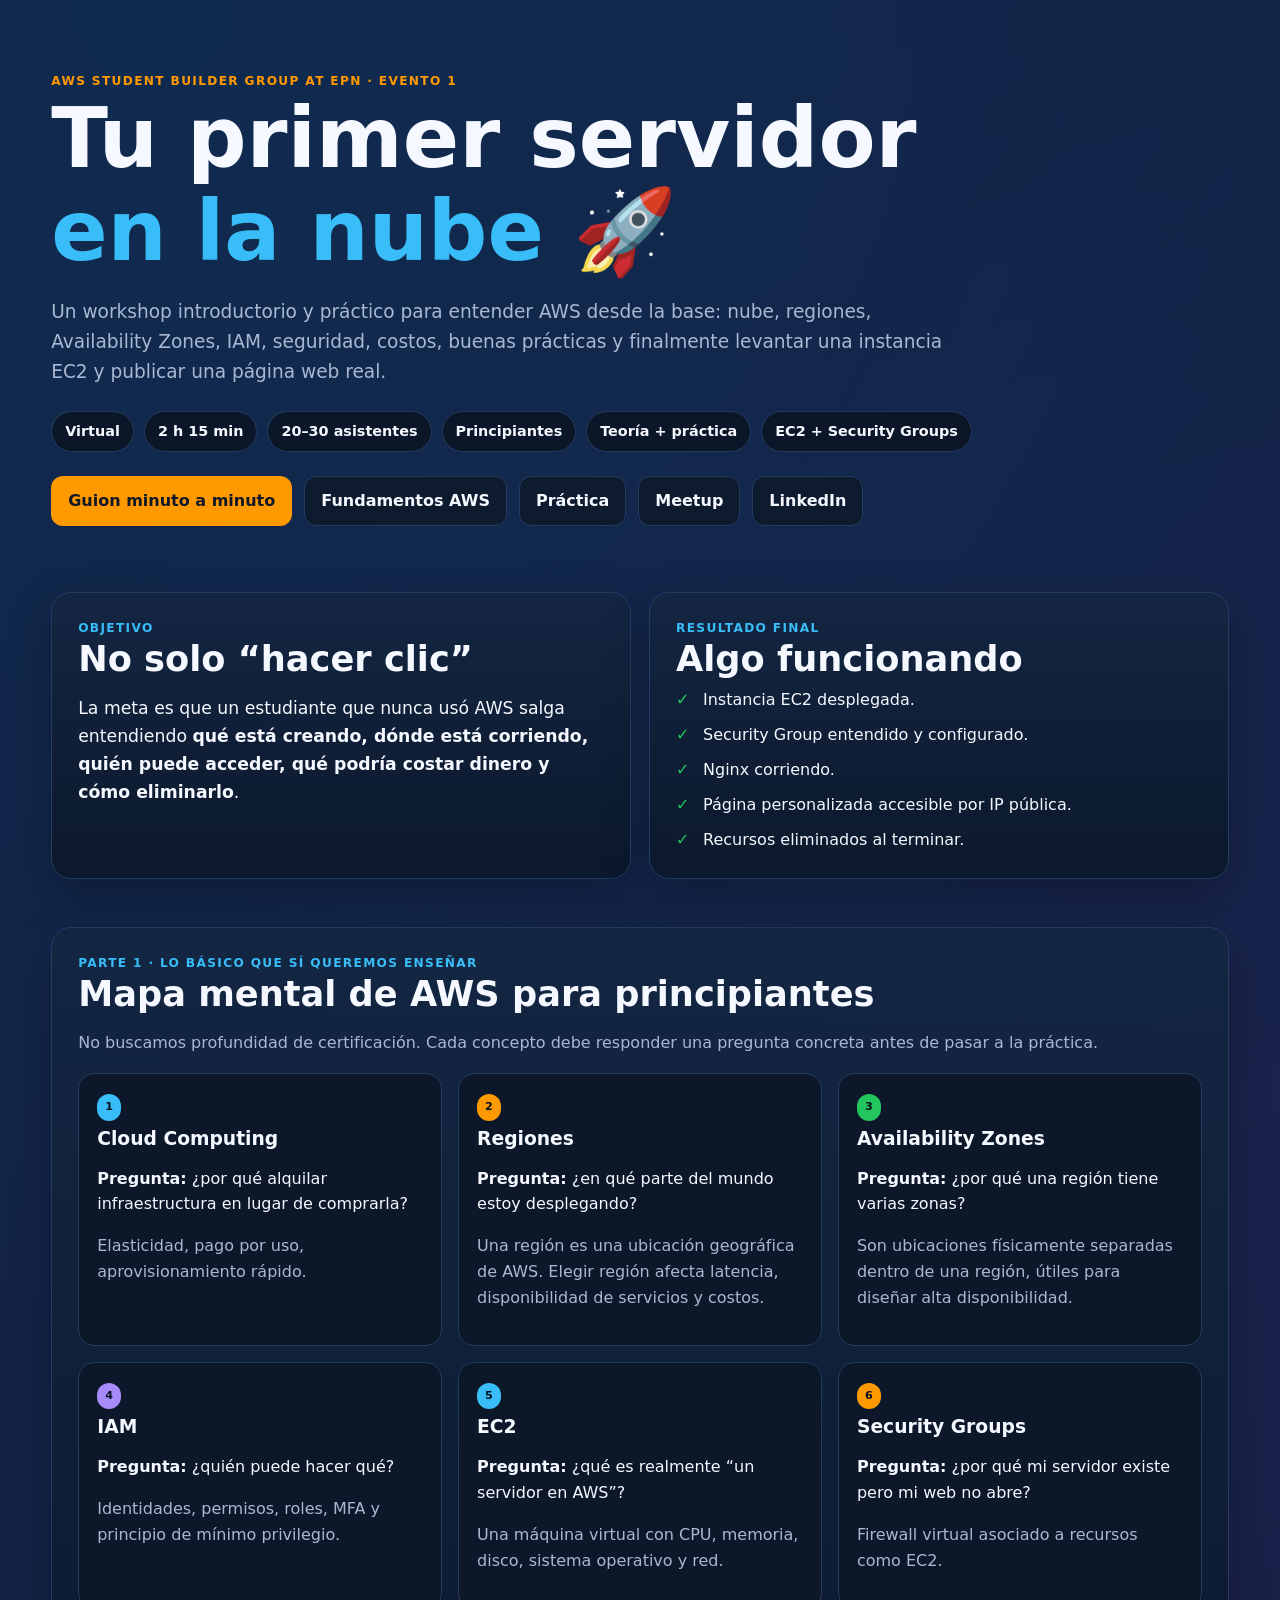
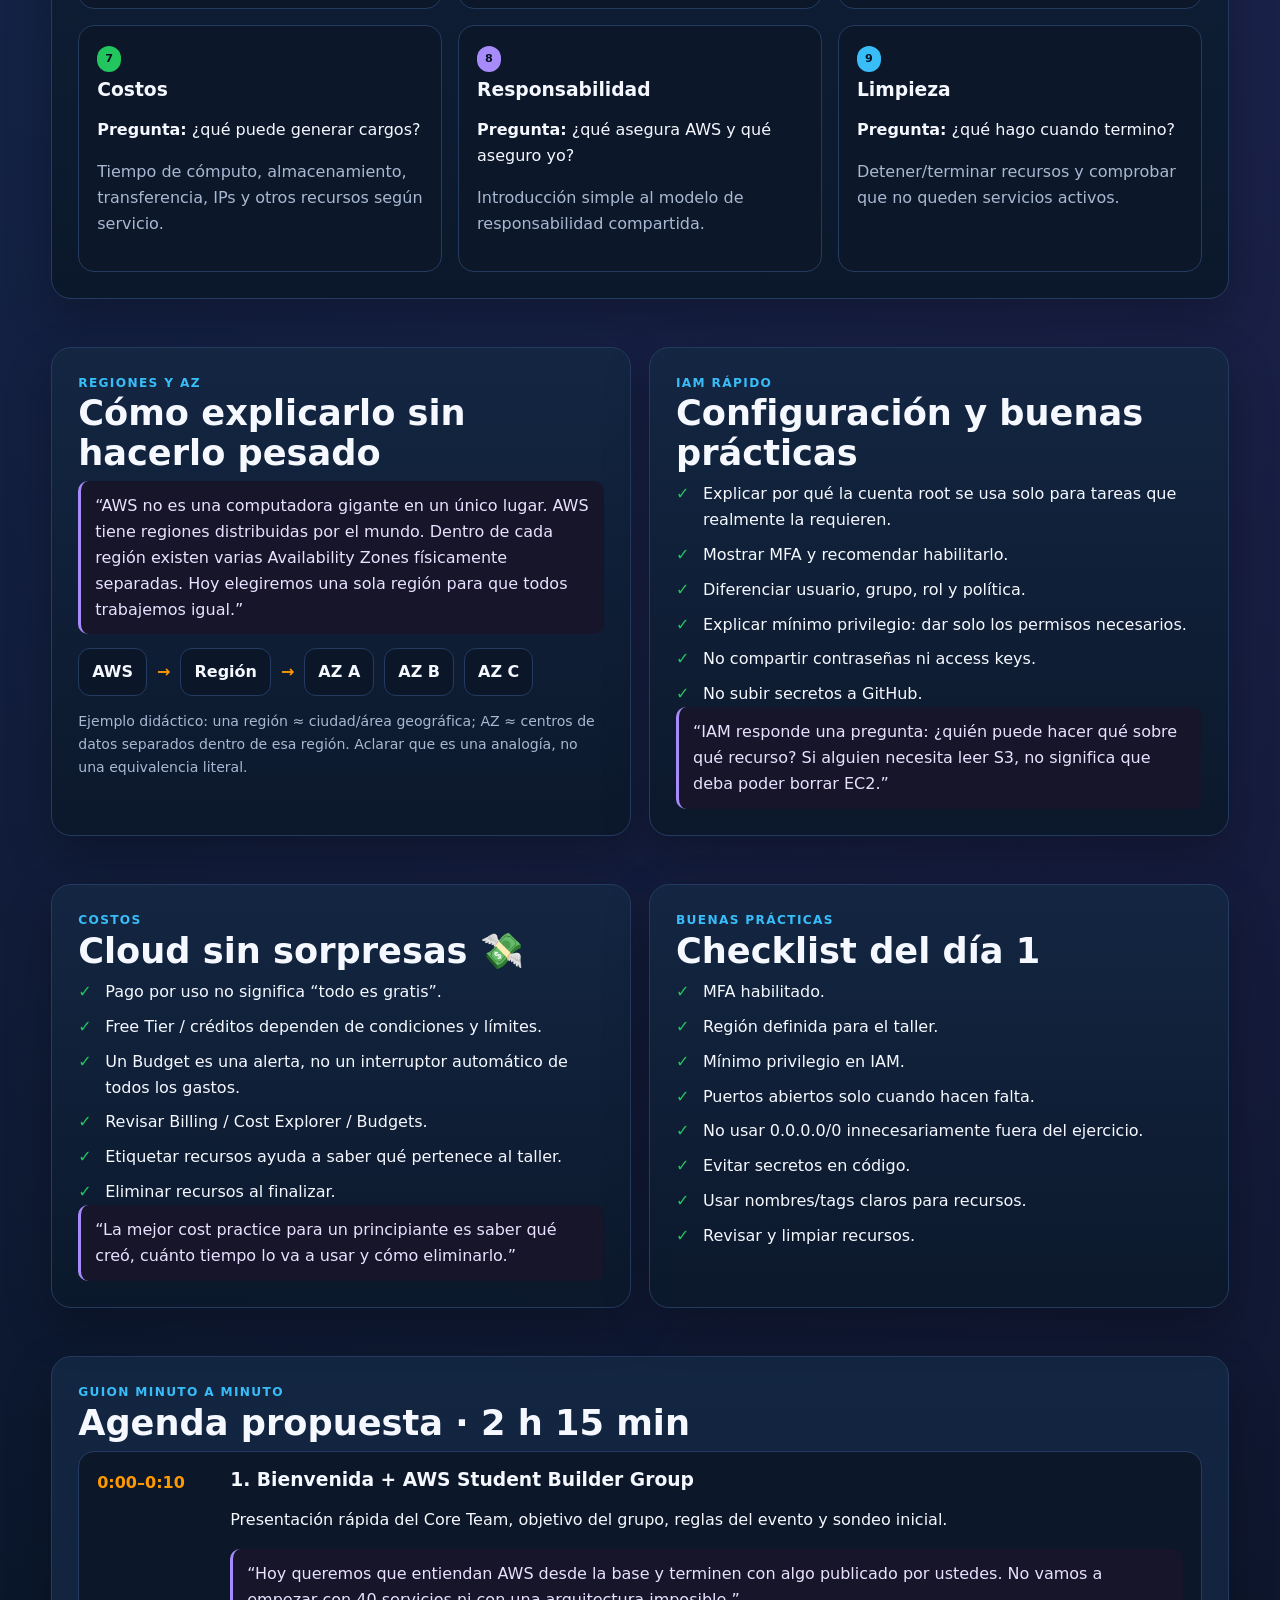
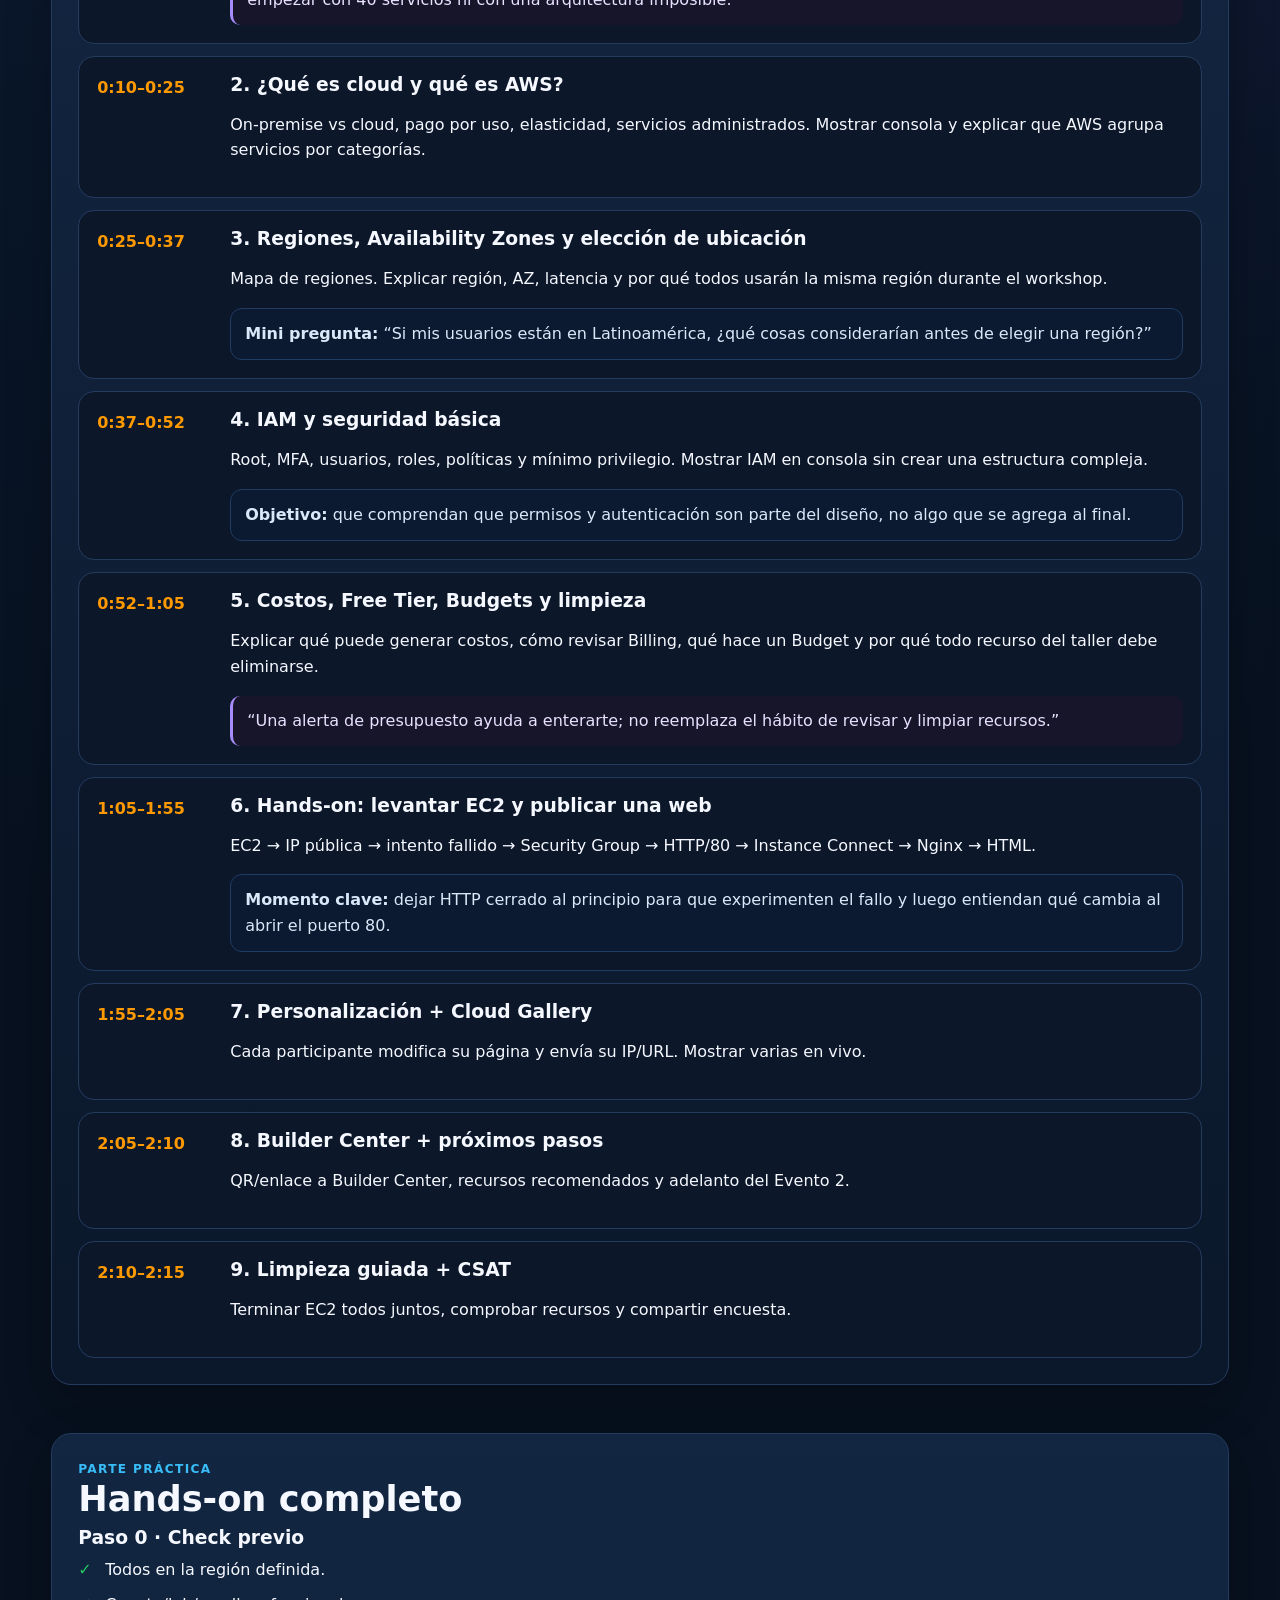
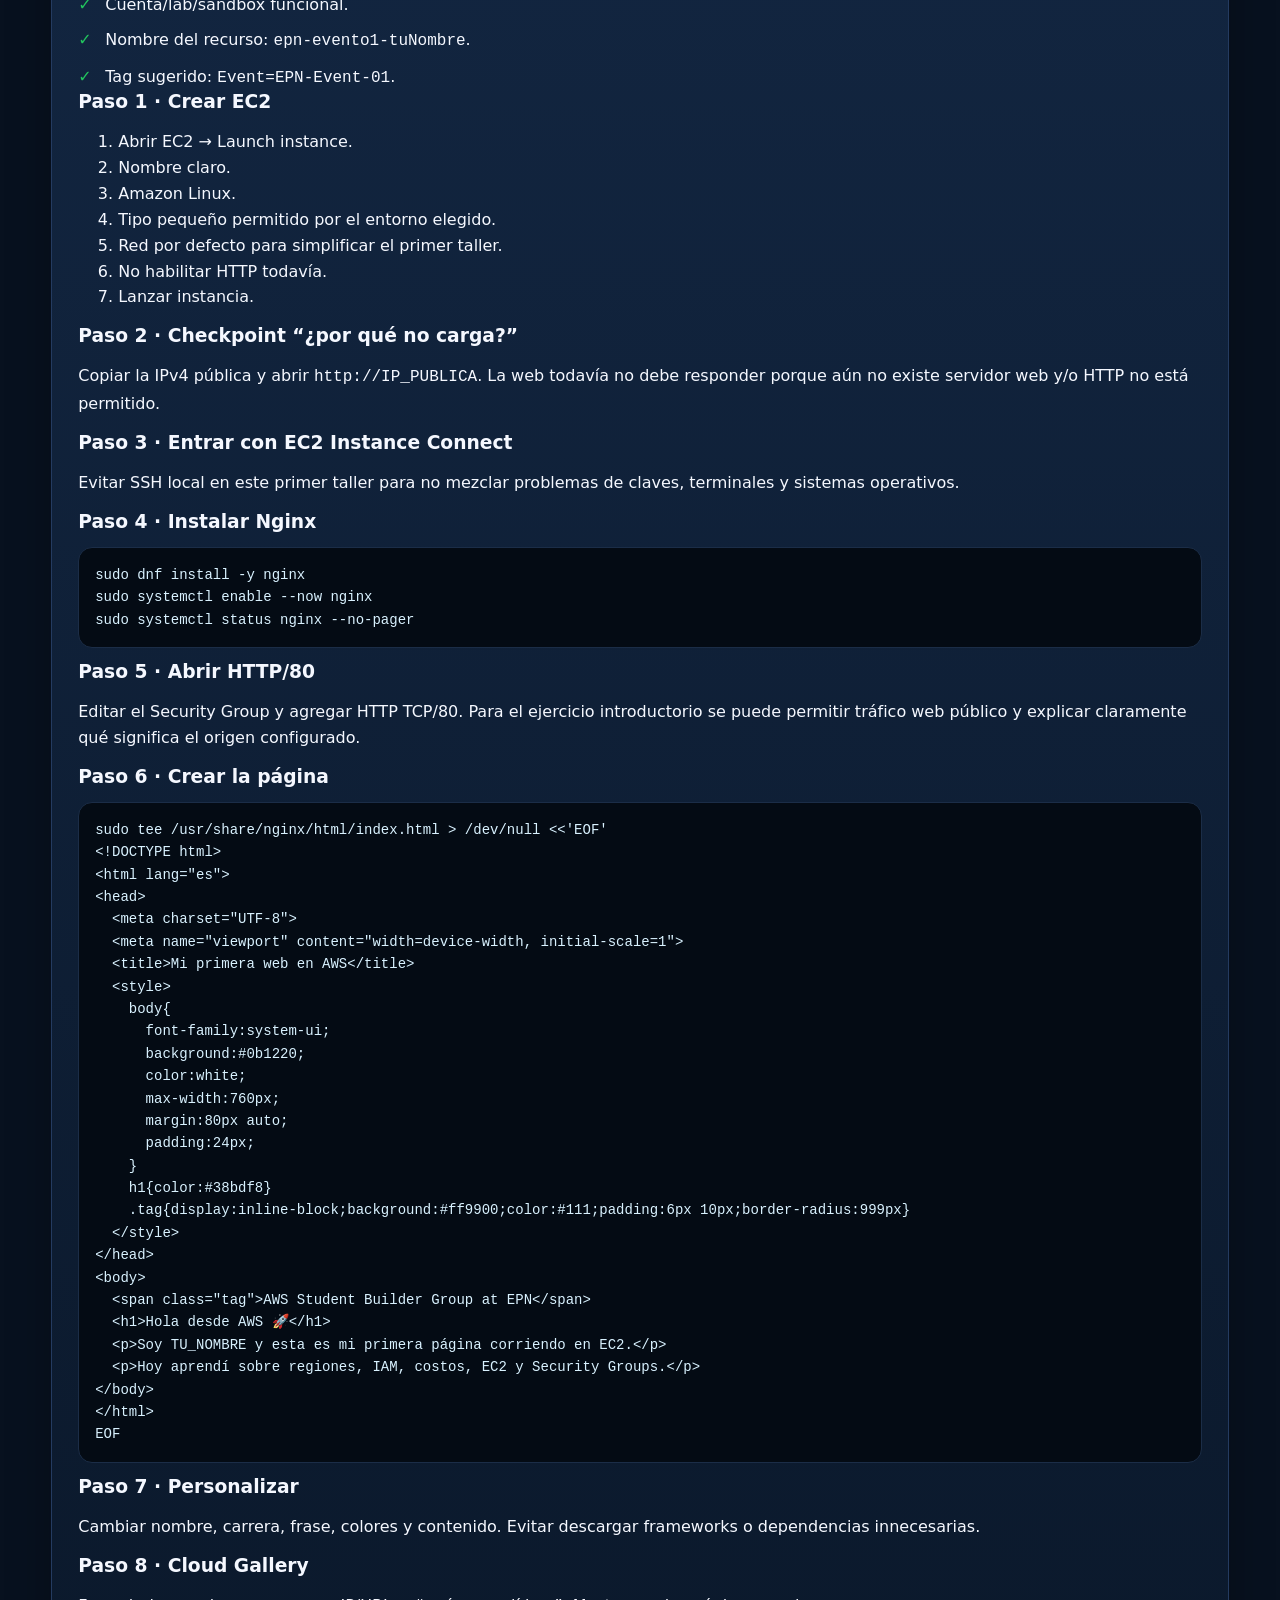
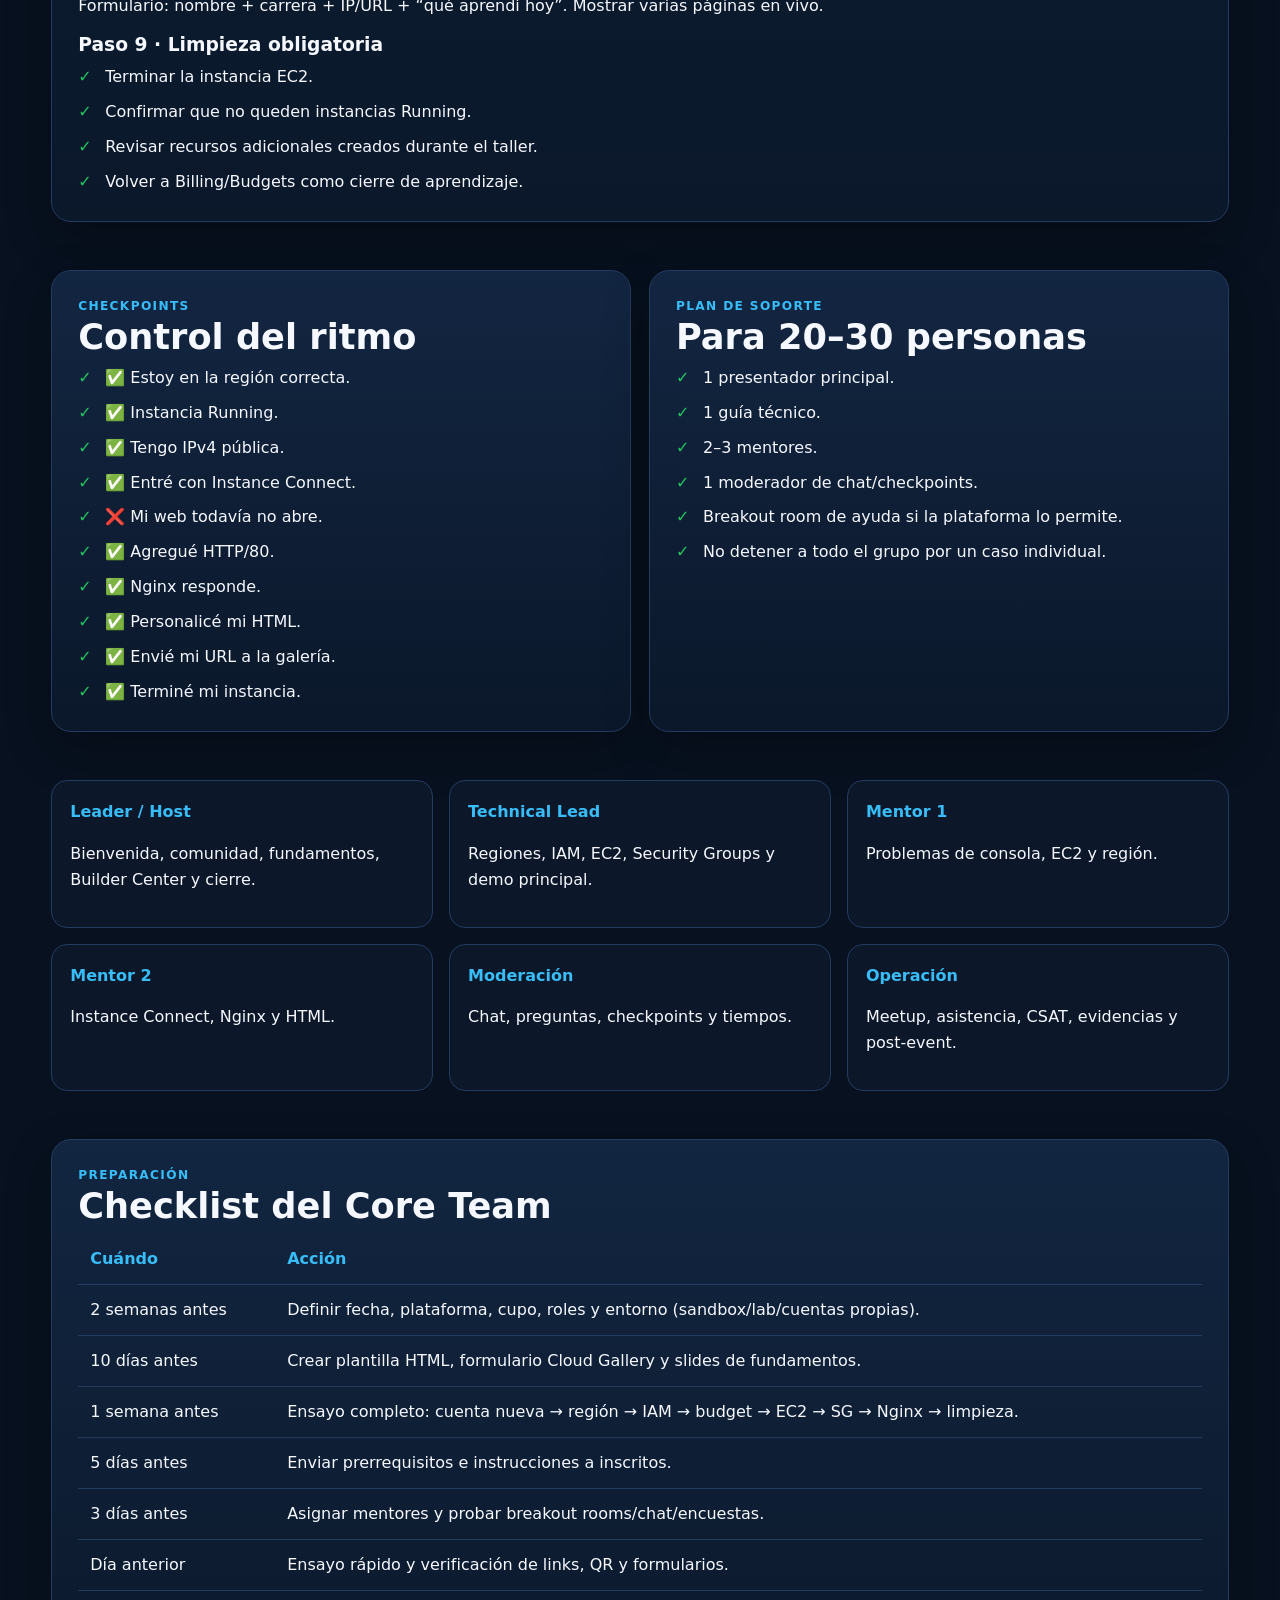
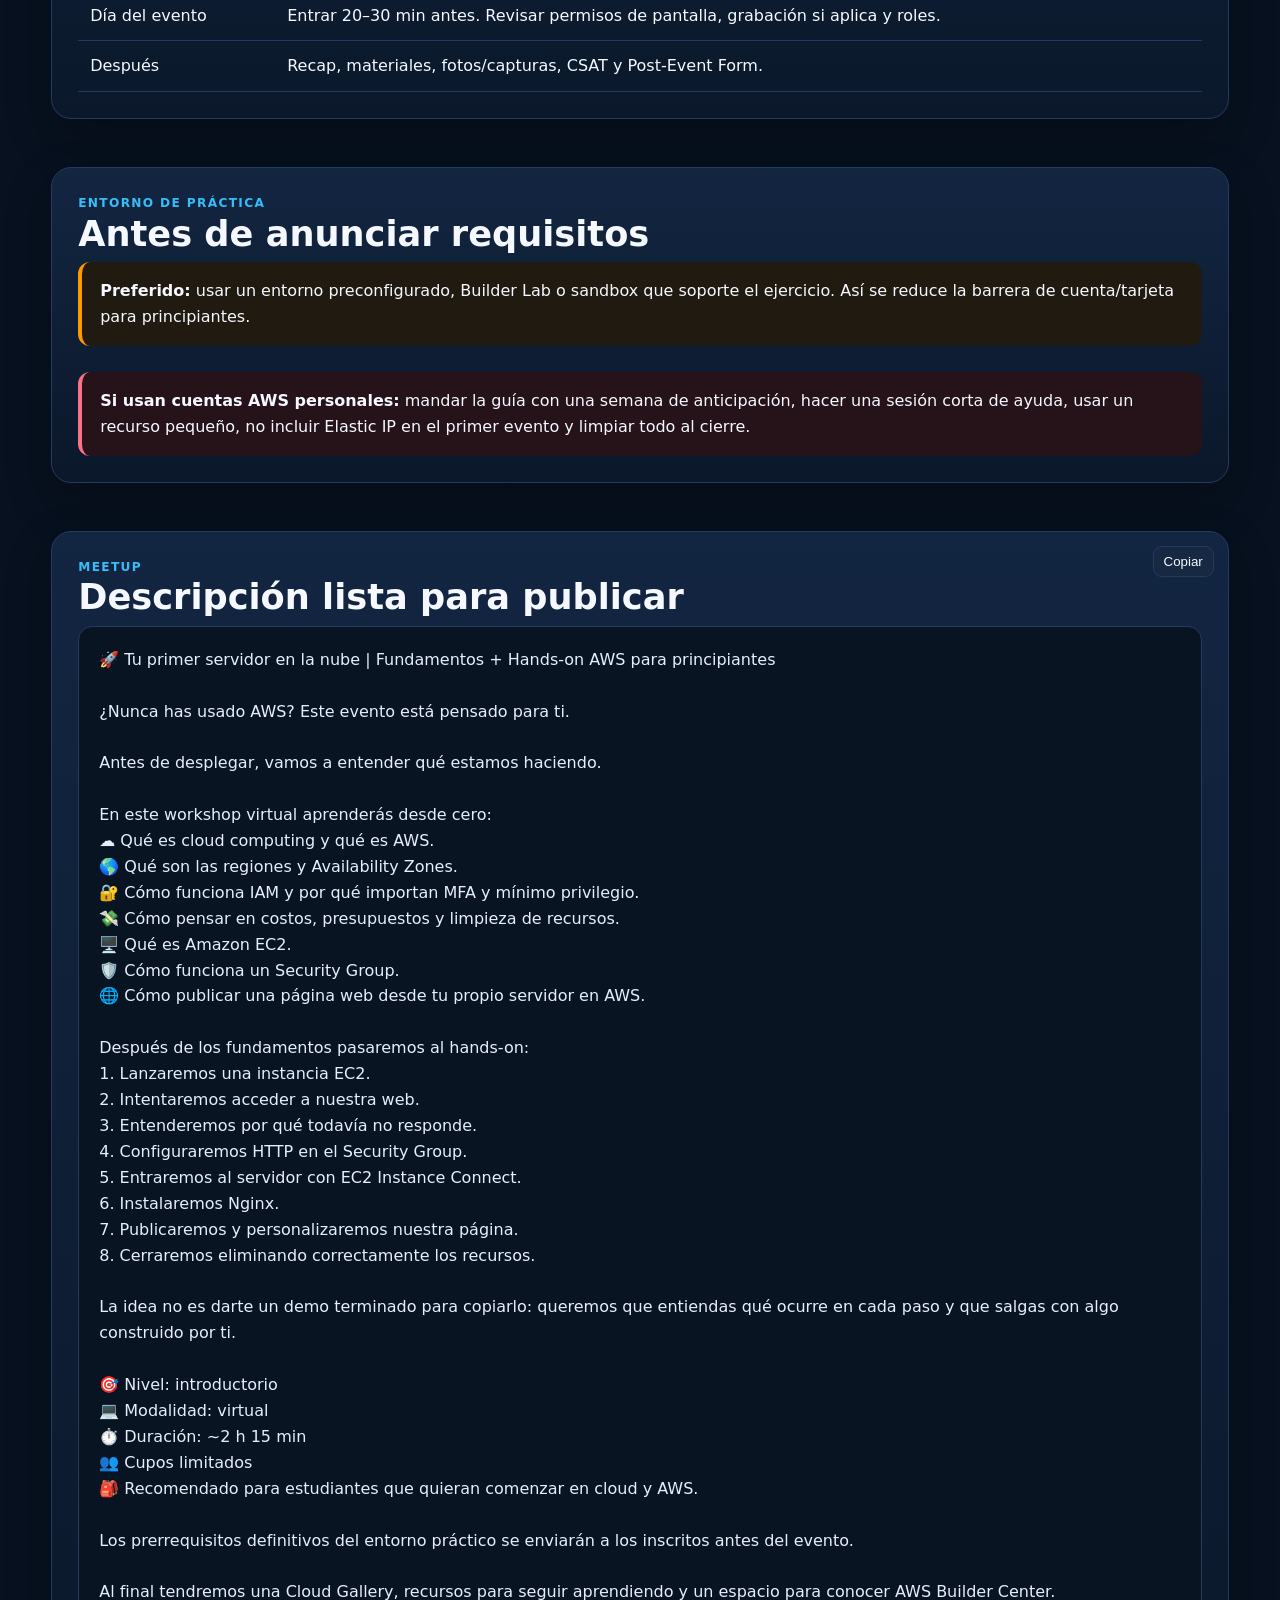
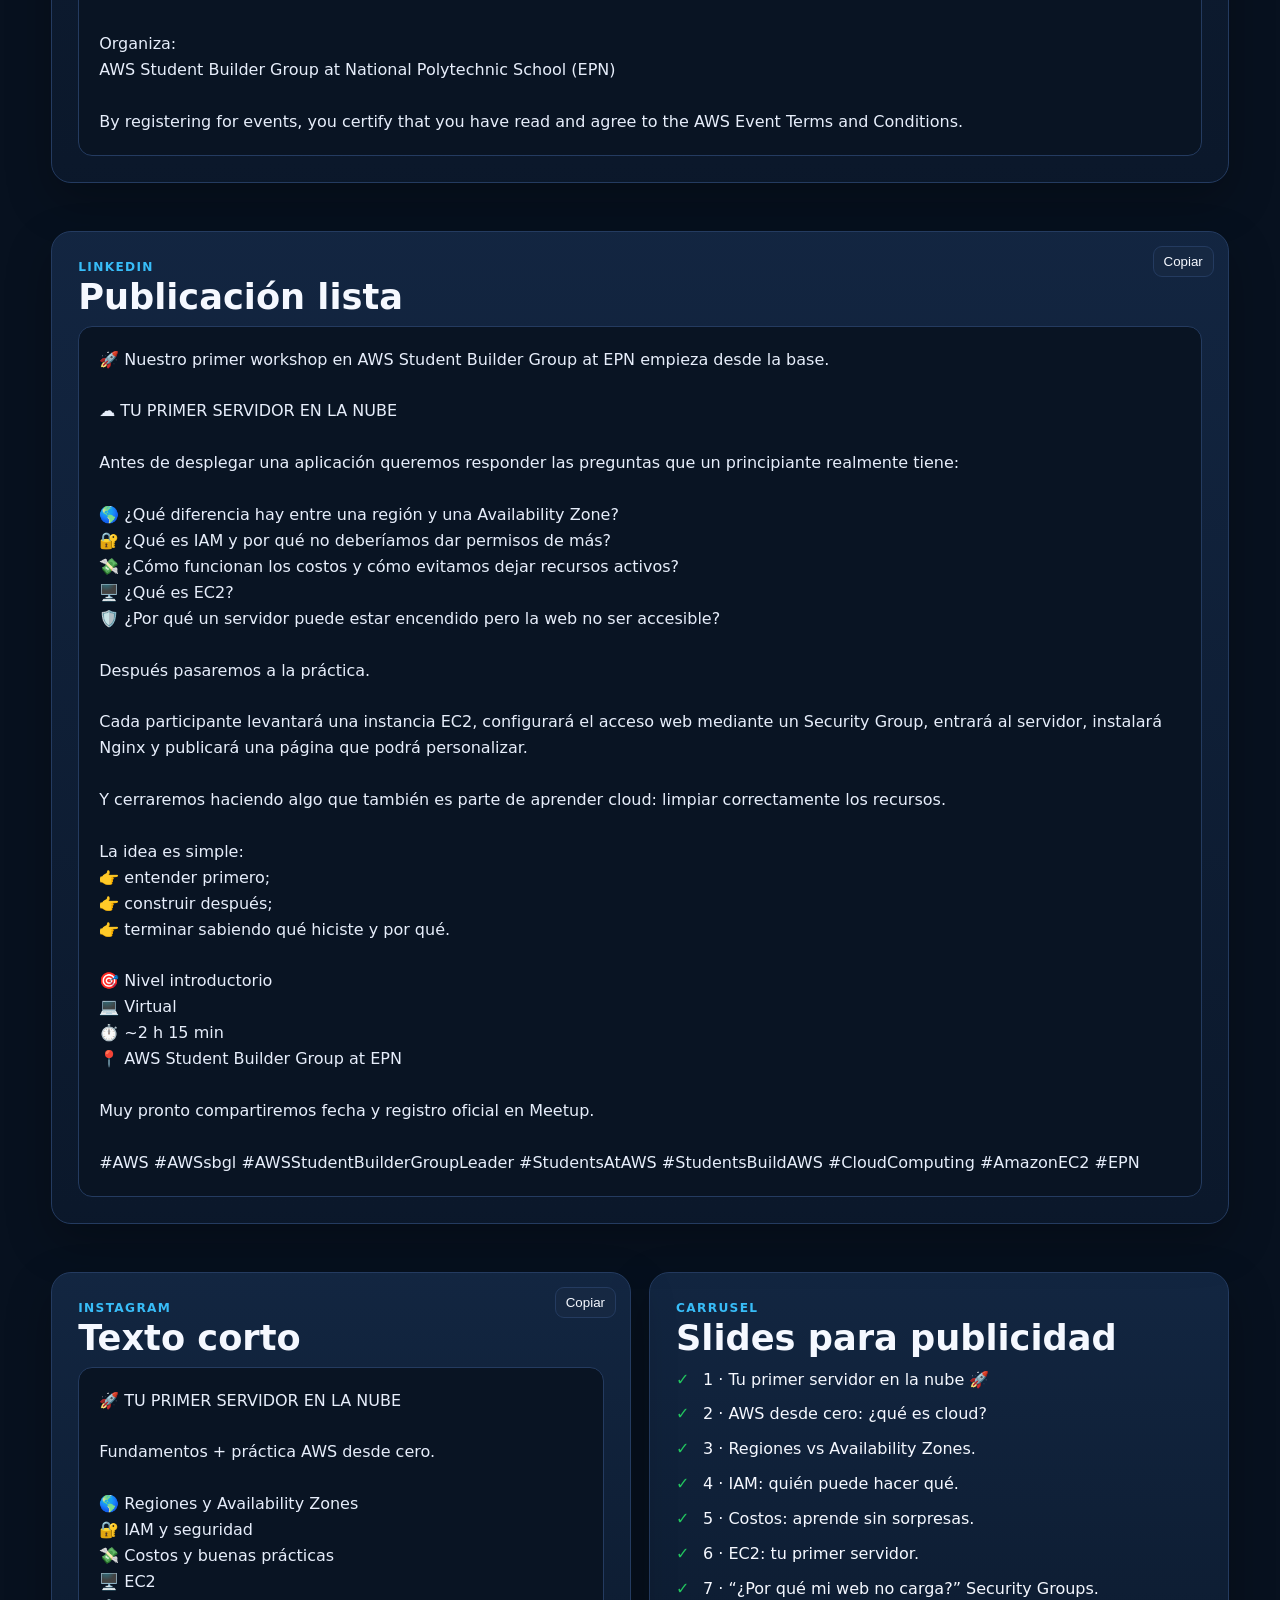
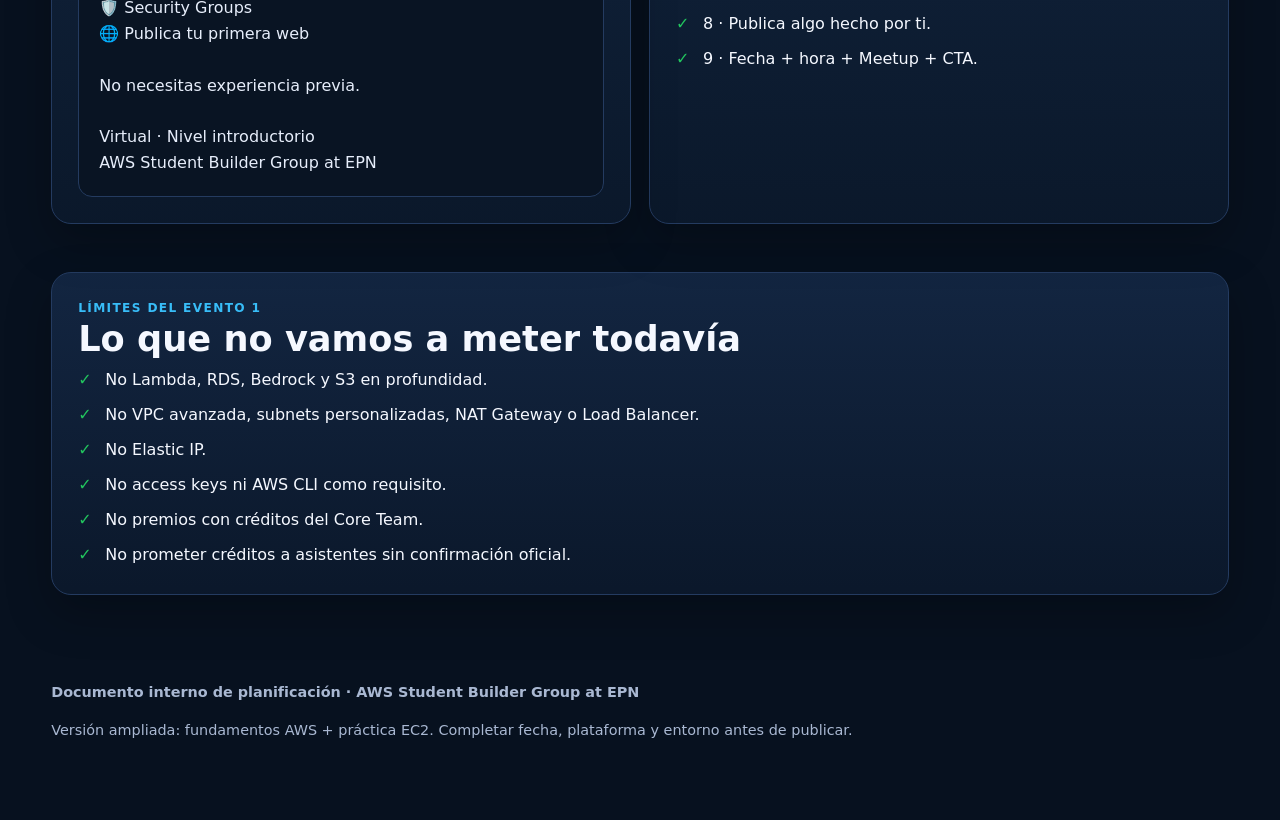
==== eventos/evento-01/index.html @ 6e0119c8 "Move Evento 1 plan into dedicated event view" ====
<!doctype html>
<html lang="es">
<head>
<meta charset="utf-8">
<meta name="viewport" content="width=device-width,initial-scale=1">
<title>Evento 1 · Tu primer servidor en la nube · AWS Student Builder Group at EPN</title>
<meta name="description" content="Plan completo del Evento 1 del AWS Student Builder Group at EPN: fundamentos de AWS, regiones, zonas, IAM, costos, seguridad y despliegue práctico en EC2.">
<style>
:root{
  --bg:#07111f;--panel:#0e1b2f;--panel2:#132642;--text:#f5f8ff;--muted:#a9b8d2;
  --blue:#38bdf8;--orange:#ff9900;--green:#22c55e;--purple:#a78bfa;--line:#243b60;
  --danger:#fb7185;--soft:#0a1628;--shadow:0 18px 45px rgba(0,0,0,.26);--r:20px
}
*{box-sizing:border-box}
html{scroll-behavior:smooth}
body{margin:0;background:
 radial-gradient(circle at 12% 0,#102b50 0,transparent 34%),
 radial-gradient(circle at 90% 10%,#2b1748 0,transparent 22%),
 var(--bg);color:var(--text);font:16px/1.62 Inter,ui-sans-serif,system-ui,-apple-system,Segoe UI,sans-serif}
a{color:var(--blue)}code{font-family:ui-monospace,SFMono-Regular,Menlo,monospace}
.wrap{width:min(1180px,92%);margin:auto}
.hero{padding:72px 0 42px}
.eyebrow,.kicker{font-weight:800;letter-spacing:.11em;text-transform:uppercase;font-size:.76rem}
.eyebrow{color:var(--orange)} .kicker{color:var(--blue)}
h1,h2,h3,h4{line-height:1.12;margin:0 0 .55rem}
h1{font-size:clamp(2.5rem,7vw,5.2rem);max-width:1000px}
h1 span{color:var(--blue)}h2{font-size:clamp(1.55rem,3vw,2.2rem)}
.lead{font-size:1.16rem;color:var(--muted);max-width:900px}
.chips{display:flex;gap:10px;flex-wrap:wrap;margin:24px 0}
.chip{border:1px solid var(--line);background:#0b1729;padding:8px 13px;border-radius:999px;font-weight:700;font-size:.9rem}
.cta{display:flex;gap:12px;flex-wrap:wrap}
.btn{display:inline-block;border:1px solid var(--line);border-radius:12px;padding:11px 16px;color:var(--text);text-decoration:none;font-weight:800;background:var(--panel)}
.btn.primary{background:var(--orange);color:#111827;border-color:transparent}
section{padding:24px 0}
.card{background:linear-gradient(180deg,rgba(19,38,66,.97),rgba(11,24,43,.97));border:1px solid var(--line);border-radius:var(--r);padding:26px;box-shadow:var(--shadow)}
.grid{display:grid;grid-template-columns:repeat(2,minmax(0,1fr));gap:18px}
.grid3{display:grid;grid-template-columns:repeat(3,minmax(0,1fr));gap:16px}
.grid4{display:grid;grid-template-columns:repeat(4,minmax(0,1fr));gap:14px}
.muted{color:var(--muted)}.small{font-size:.88rem}.big{font-size:1.08rem}
.check{list-style:none;padding:0;margin:0;display:grid;gap:9px}
.check li{padding-left:27px;position:relative}.check li:before{content:"✓";position:absolute;left:0;color:var(--green);font-weight:900}
.timeline{display:grid;gap:12px}
.slot{display:grid;grid-template-columns:115px 1fr;gap:18px;padding:18px;border:1px solid var(--line);border-radius:16px;background:#0c1729}
.time{font-weight:900;color:var(--orange);font-variant-numeric:tabular-nums}
.note{margin-top:10px;padding:12px 14px;border-radius:12px;background:#0b1a30;border:1px solid #1f3c64;color:#dbe8fa}
.speaker{border-left:3px solid var(--purple);background:#16152a;padding:12px 14px;border-radius:10px;color:#e9e1ff}
.warn{border-left:4px solid var(--orange);background:#211a10;padding:16px 18px;border-radius:12px}
.danger{border-left-color:var(--danger);background:#26131a}
.concept{border:1px solid var(--line);border-radius:16px;padding:18px;background:#0c1729}
.concept .tag{display:inline-block;color:#06111f;background:var(--blue);font-weight:900;font-size:.7rem;border-radius:999px;padding:4px 8px;margin-bottom:8px}
.concept.orange .tag{background:var(--orange)}.concept.green .tag{background:var(--green)}.concept.purple .tag{background:var(--purple)}
.flow{display:flex;gap:10px;flex-wrap:wrap;align-items:center;margin-top:14px}
.node{padding:10px 13px;border:1px solid var(--line);border-radius:12px;background:#0b1729;font-weight:800}
.arrow{color:var(--orange);font-weight:900}
.code{background:#040b14;border:1px solid #1b2d47;border-radius:14px;padding:16px;overflow:auto;color:#d9f2ff;font:14px/1.6 ui-monospace,SFMono-Regular,Menlo,monospace}
table{width:100%;border-collapse:collapse}
th,td{text-align:left;padding:12px;border-bottom:1px solid var(--line);vertical-align:top}
th{color:var(--blue)}
.role{padding:18px;border:1px solid var(--line);border-radius:16px;background:#0c1729}.role b{color:var(--blue)}
.copybox{position:relative}.copybox button{position:absolute;right:14px;top:14px;background:#162842;border:1px solid var(--line);color:var(--text);padding:7px 10px;border-radius:9px;cursor:pointer}
.copytext{white-space:pre-wrap;background:#091423;border:1px solid var(--line);border-radius:14px;padding:20px;color:#e7eefb}
footer{padding:48px 0 70px;color:var(--muted);font-size:.9rem}
@media(max-width:900px){.grid3,.grid4{grid-template-columns:repeat(2,1fr)}}
@media(max-width:760px){.grid,.grid3,.grid4{grid-template-columns:1fr}.slot{grid-template-columns:1fr}.hero{padding-top:46px}}
@media print{body{background:#fff;color:#111}.card,.slot,.role,.copytext,.concept,.note{box-shadow:none;background:#fff;color:#111;border-color:#ccc}.muted,.lead,footer{color:#444}.btn,button{display:none}}
</style>
</head>
<body>
<div class="wrap">

<header class="hero">
  <div class="eyebrow">AWS Student Builder Group at EPN · Evento 1</div>
  <h1>Tu primer servidor <span>en la nube</span> 🚀</h1>
  <p class="lead">Un workshop introductorio y práctico para entender AWS desde la base: nube, regiones, Availability Zones, IAM, seguridad, costos, buenas prácticas y finalmente levantar una instancia EC2 y publicar una página web real.</p>
  <div class="chips">
    <span class="chip">Virtual</span><span class="chip">2 h 15 min</span><span class="chip">20–30 asistentes</span>
    <span class="chip">Principiantes</span><span class="chip">Teoría + práctica</span><span class="chip">EC2 + Security Groups</span>
  </div>
  <div class="cta">
    <a class="btn primary" href="#agenda">Guion minuto a minuto</a>
    <a class="btn" href="#fundamentos">Fundamentos AWS</a>
    <a class="btn" href="#practica">Práctica</a>
    <a class="btn" href="#meetup">Meetup</a>
    <a class="btn" href="#linkedin">LinkedIn</a>
  </div>
</header>

<section>
<div class="grid">
<div class="card">
  <div class="kicker">Objetivo</div>
  <h2>No solo “hacer clic”</h2>
  <p class="big">La meta es que un estudiante que nunca usó AWS salga entendiendo <b>qué está creando, dónde está corriendo, quién puede acceder, qué podría costar dinero y cómo eliminarlo</b>.</p>
</div>
<div class="card">
  <div class="kicker">Resultado final</div>
  <h2>Algo funcionando</h2>
  <ul class="check">
    <li>Instancia EC2 desplegada.</li>
    <li>Security Group entendido y configurado.</li>
    <li>Nginx corriendo.</li>
    <li>Página personalizada accesible por IP pública.</li>
    <li>Recursos eliminados al terminar.</li>
  </ul>
</div>
</div>
</section>

<section id="fundamentos">
<div class="card">
<div class="kicker">Parte 1 · Lo básico que sí queremos enseñar</div>
<h2>Mapa mental de AWS para principiantes</h2>
<p class="muted">No buscamos profundidad de certificación. Cada concepto debe responder una pregunta concreta antes de pasar a la práctica.</p>
<div class="grid3" style="margin-top:18px">
  <div class="concept"><span class="tag">1</span><h3>Cloud Computing</h3><p><b>Pregunta:</b> ¿por qué alquilar infraestructura en lugar de comprarla?</p><p class="muted">Elasticidad, pago por uso, aprovisionamiento rápido.</p></div>
  <div class="concept orange"><span class="tag">2</span><h3>Regiones</h3><p><b>Pregunta:</b> ¿en qué parte del mundo estoy desplegando?</p><p class="muted">Una región es una ubicación geográfica de AWS. Elegir región afecta latencia, disponibilidad de servicios y costos.</p></div>
  <div class="concept green"><span class="tag">3</span><h3>Availability Zones</h3><p><b>Pregunta:</b> ¿por qué una región tiene varias zonas?</p><p class="muted">Son ubicaciones físicamente separadas dentro de una región, útiles para diseñar alta disponibilidad.</p></div>
  <div class="concept purple"><span class="tag">4</span><h3>IAM</h3><p><b>Pregunta:</b> ¿quién puede hacer qué?</p><p class="muted">Identidades, permisos, roles, MFA y principio de mínimo privilegio.</p></div>
  <div class="concept"><span class="tag">5</span><h3>EC2</h3><p><b>Pregunta:</b> ¿qué es realmente “un servidor en AWS”?</p><p class="muted">Una máquina virtual con CPU, memoria, disco, sistema operativo y red.</p></div>
  <div class="concept orange"><span class="tag">6</span><h3>Security Groups</h3><p><b>Pregunta:</b> ¿por qué mi servidor existe pero mi web no abre?</p><p class="muted">Firewall virtual asociado a recursos como EC2.</p></div>
  <div class="concept green"><span class="tag">7</span><h3>Costos</h3><p><b>Pregunta:</b> ¿qué puede generar cargos?</p><p class="muted">Tiempo de cómputo, almacenamiento, transferencia, IPs y otros recursos según servicio.</p></div>
  <div class="concept purple"><span class="tag">8</span><h3>Responsabilidad</h3><p><b>Pregunta:</b> ¿qué asegura AWS y qué aseguro yo?</p><p class="muted">Introducción simple al modelo de responsabilidad compartida.</p></div>
  <div class="concept"><span class="tag">9</span><h3>Limpieza</h3><p><b>Pregunta:</b> ¿qué hago cuando termino?</p><p class="muted">Detener/terminar recursos y comprobar que no queden servicios activos.</p></div>
</div>
</div>
</section>

<section>
<div class="grid">
<div class="card">
<div class="kicker">Regiones y AZ</div>
<h2>Cómo explicarlo sin hacerlo pesado</h2>
<div class="speaker">“AWS no es una computadora gigante en un único lugar. AWS tiene regiones distribuidas por el mundo. Dentro de cada región existen varias Availability Zones físicamente separadas. Hoy elegiremos una sola región para que todos trabajemos igual.”</div>
<div class="flow">
  <div class="node">AWS</div><span class="arrow">→</span>
  <div class="node">Región</div><span class="arrow">→</span>
  <div class="node">AZ A</div><div class="node">AZ B</div><div class="node">AZ C</div>
</div>
<p class="muted small">Ejemplo didáctico: una región ≈ ciudad/área geográfica; AZ ≈ centros de datos separados dentro de esa región. Aclarar que es una analogía, no una equivalencia literal.</p>
</div>

<div class="card">
<div class="kicker">IAM rápido</div>
<h2>Configuración y buenas prácticas</h2>
<ul class="check">
<li>Explicar por qué la cuenta root se usa solo para tareas que realmente la requieren.</li>
<li>Mostrar MFA y recomendar habilitarlo.</li>
<li>Diferenciar usuario, grupo, rol y política.</li>
<li>Explicar mínimo privilegio: dar solo los permisos necesarios.</li>
<li>No compartir contraseñas ni access keys.</li>
<li>No subir secretos a GitHub.</li>
</ul>
<div class="speaker">“IAM responde una pregunta: ¿quién puede hacer qué sobre qué recurso? Si alguien necesita leer S3, no significa que deba poder borrar EC2.”</div>
</div>
</div>
</section>

<section>
<div class="grid">
<div class="card">
<div class="kicker">Costos</div>
<h2>Cloud sin sorpresas 💸</h2>
<ul class="check">
<li>Pago por uso no significa “todo es gratis”.</li>
<li>Free Tier / créditos dependen de condiciones y límites.</li>
<li>Un Budget es una alerta, no un interruptor automático de todos los gastos.</li>
<li>Revisar Billing / Cost Explorer / Budgets.</li>
<li>Etiquetar recursos ayuda a saber qué pertenece al taller.</li>
<li>Eliminar recursos al finalizar.</li>
</ul>
<div class="speaker">“La mejor cost practice para un principiante es saber qué creó, cuánto tiempo lo va a usar y cómo eliminarlo.”</div>
</div>

<div class="card">
<div class="kicker">Buenas prácticas</div>
<h2>Checklist del día 1</h2>
<ul class="check">
<li>MFA habilitado.</li>
<li>Región definida para el taller.</li>
<li>Mínimo privilegio en IAM.</li>
<li>Puertos abiertos solo cuando hacen falta.</li>
<li>No usar 0.0.0.0/0 innecesariamente fuera del ejercicio.</li>
<li>Evitar secretos en código.</li>
<li>Usar nombres/tags claros para recursos.</li>
<li>Revisar y limpiar recursos.</li>
</ul>
</div>
</div>
</section>

<section id="agenda">
<div class="card">
<div class="kicker">Guion minuto a minuto</div>
<h2>Agenda propuesta · 2 h 15 min</h2>
<div class="timeline">

<div class="slot"><div class="time">0:00–0:10</div><div><h3>1. Bienvenida + AWS Student Builder Group</h3>
<p>Presentación rápida del Core Team, objetivo del grupo, reglas del evento y sondeo inicial.</p>
<div class="speaker">“Hoy queremos que entiendan AWS desde la base y terminen con algo publicado por ustedes. No vamos a empezar con 40 servicios ni con una arquitectura imposible.”</div>
</div></div>

<div class="slot"><div class="time">0:10–0:25</div><div><h3>2. ¿Qué es cloud y qué es AWS?</h3>
<p>On-premise vs cloud, pago por uso, elasticidad, servicios administrados. Mostrar consola y explicar que AWS agrupa servicios por categorías.</p>
</div></div>

<div class="slot"><div class="time">0:25–0:37</div><div><h3>3. Regiones, Availability Zones y elección de ubicación</h3>
<p>Mapa de regiones. Explicar región, AZ, latencia y por qué todos usarán la misma región durante el workshop.</p>
<div class="note"><b>Mini pregunta:</b> “Si mis usuarios están en Latinoamérica, ¿qué cosas considerarían antes de elegir una región?”</div>
</div></div>

<div class="slot"><div class="time">0:37–0:52</div><div><h3>4. IAM y seguridad básica</h3>
<p>Root, MFA, usuarios, roles, políticas y mínimo privilegio. Mostrar IAM en consola sin crear una estructura compleja.</p>
<div class="note"><b>Objetivo:</b> que comprendan que permisos y autenticación son parte del diseño, no algo que se agrega al final.</div>
</div></div>

<div class="slot"><div class="time">0:52–1:05</div><div><h3>5. Costos, Free Tier, Budgets y limpieza</h3>
<p>Explicar qué puede generar costos, cómo revisar Billing, qué hace un Budget y por qué todo recurso del taller debe eliminarse.</p>
<div class="speaker">“Una alerta de presupuesto ayuda a enterarte; no reemplaza el hábito de revisar y limpiar recursos.”</div>
</div></div>

<div class="slot"><div class="time">1:05–1:55</div><div><h3>6. Hands-on: levantar EC2 y publicar una web</h3>
<p>EC2 → IP pública → intento fallido → Security Group → HTTP/80 → Instance Connect → Nginx → HTML.</p>
<div class="note"><b>Momento clave:</b> dejar HTTP cerrado al principio para que experimenten el fallo y luego entiendan qué cambia al abrir el puerto 80.</div>
</div></div>

<div class="slot"><div class="time">1:55–2:05</div><div><h3>7. Personalización + Cloud Gallery</h3>
<p>Cada participante modifica su página y envía su IP/URL. Mostrar varias en vivo.</p>
</div></div>

<div class="slot"><div class="time">2:05–2:10</div><div><h3>8. Builder Center + próximos pasos</h3>
<p>QR/enlace a Builder Center, recursos recomendados y adelanto del Evento 2.</p>
</div></div>

<div class="slot"><div class="time">2:10–2:15</div><div><h3>9. Limpieza guiada + CSAT</h3>
<p>Terminar EC2 todos juntos, comprobar recursos y compartir encuesta.</p>
</div></div>

</div>
</div>
</section>

<section id="practica">
<div class="card">
<div class="kicker">Parte práctica</div>
<h2>Hands-on completo</h2>

<h3>Paso 0 · Check previo</h3>
<ul class="check">
<li>Todos en la región definida.</li>
<li>Cuenta/lab/sandbox funcional.</li>
<li>Nombre del recurso: <code>epn-evento1-tuNombre</code>.</li>
<li>Tag sugerido: <code>Event=EPN-Event-01</code>.</li>
</ul>

<h3>Paso 1 · Crear EC2</h3>
<ol>
<li>Abrir EC2 → Launch instance.</li>
<li>Nombre claro.</li>
<li>Amazon Linux.</li>
<li>Tipo pequeño permitido por el entorno elegido.</li>
<li>Red por defecto para simplificar el primer taller.</li>
<li>No habilitar HTTP todavía.</li>
<li>Lanzar instancia.</li>
</ol>

<h3>Paso 2 · Checkpoint “¿por qué no carga?”</h3>
<p>Copiar la IPv4 pública y abrir <code>http://IP_PUBLICA</code>. La web todavía no debe responder porque aún no existe servidor web y/o HTTP no está permitido.</p>

<h3>Paso 3 · Entrar con EC2 Instance Connect</h3>
<p>Evitar SSH local en este primer taller para no mezclar problemas de claves, terminales y sistemas operativos.</p>

<h3>Paso 4 · Instalar Nginx</h3>
<pre class="code">sudo dnf install -y nginx
sudo systemctl enable --now nginx
sudo systemctl status nginx --no-pager</pre>

<h3>Paso 5 · Abrir HTTP/80</h3>
<p>Editar el Security Group y agregar HTTP TCP/80. Para el ejercicio introductorio se puede permitir tráfico web público y explicar claramente qué significa el origen configurado.</p>

<h3>Paso 6 · Crear la página</h3>
<pre class="code">sudo tee /usr/share/nginx/html/index.html &gt; /dev/null &lt;&lt;'EOF'
&lt;!DOCTYPE html&gt;
&lt;html lang="es"&gt;
&lt;head&gt;
  &lt;meta charset="UTF-8"&gt;
  &lt;meta name="viewport" content="width=device-width, initial-scale=1"&gt;
  &lt;title&gt;Mi primera web en AWS&lt;/title&gt;
  &lt;style&gt;
    body{
      font-family:system-ui;
      background:#0b1220;
      color:white;
      max-width:760px;
      margin:80px auto;
      padding:24px;
    }
    h1{color:#38bdf8}
    .tag{display:inline-block;background:#ff9900;color:#111;padding:6px 10px;border-radius:999px}
  &lt;/style&gt;
&lt;/head&gt;
&lt;body&gt;
  &lt;span class="tag"&gt;AWS Student Builder Group at EPN&lt;/span&gt;
  &lt;h1&gt;Hola desde AWS 🚀&lt;/h1&gt;
  &lt;p&gt;Soy TU_NOMBRE y esta es mi primera página corriendo en EC2.&lt;/p&gt;
  &lt;p&gt;Hoy aprendí sobre regiones, IAM, costos, EC2 y Security Groups.&lt;/p&gt;
&lt;/body&gt;
&lt;/html&gt;
EOF</pre>

<h3>Paso 7 · Personalizar</h3>
<p>Cambiar nombre, carrera, frase, colores y contenido. Evitar descargar frameworks o dependencias innecesarias.</p>

<h3>Paso 8 · Cloud Gallery</h3>
<p>Formulario: nombre + carrera + IP/URL + “qué aprendí hoy”. Mostrar varias páginas en vivo.</p>

<h3>Paso 9 · Limpieza obligatoria</h3>
<ul class="check">
<li>Terminar la instancia EC2.</li>
<li>Confirmar que no queden instancias Running.</li>
<li>Revisar recursos adicionales creados durante el taller.</li>
<li>Volver a Billing/Budgets como cierre de aprendizaje.</li>
</ul>
</div>
</section>

<section>
<div class="grid">
<div class="card">
<div class="kicker">Checkpoints</div>
<h2>Control del ritmo</h2>
<ul class="check">
<li>✅ Estoy en la región correcta.</li>
<li>✅ Instancia Running.</li>
<li>✅ Tengo IPv4 pública.</li>
<li>✅ Entré con Instance Connect.</li>
<li>❌ Mi web todavía no abre.</li>
<li>✅ Agregué HTTP/80.</li>
<li>✅ Nginx responde.</li>
<li>✅ Personalicé mi HTML.</li>
<li>✅ Envié mi URL a la galería.</li>
<li>✅ Terminé mi instancia.</li>
</ul>
</div>

<div class="card">
<div class="kicker">Plan de soporte</div>
<h2>Para 20–30 personas</h2>
<ul class="check">
<li>1 presentador principal.</li>
<li>1 guía técnico.</li>
<li>2–3 mentores.</li>
<li>1 moderador de chat/checkpoints.</li>
<li>Breakout room de ayuda si la plataforma lo permite.</li>
<li>No detener a todo el grupo por un caso individual.</li>
</ul>
</div>
</div>
</section>

<section>
<div class="grid3">
<div class="role"><b>Leader / Host</b><p>Bienvenida, comunidad, fundamentos, Builder Center y cierre.</p></div>
<div class="role"><b>Technical Lead</b><p>Regiones, IAM, EC2, Security Groups y demo principal.</p></div>
<div class="role"><b>Mentor 1</b><p>Problemas de consola, EC2 y región.</p></div>
<div class="role"><b>Mentor 2</b><p>Instance Connect, Nginx y HTML.</p></div>
<div class="role"><b>Moderación</b><p>Chat, preguntas, checkpoints y tiempos.</p></div>
<div class="role"><b>Operación</b><p>Meetup, asistencia, CSAT, evidencias y post-event.</p></div>
</div>
</section>

<section>
<div class="card">
<div class="kicker">Preparación</div>
<h2>Checklist del Core Team</h2>
<table>
<thead><tr><th>Cuándo</th><th>Acción</th></tr></thead>
<tbody>
<tr><td>2 semanas antes</td><td>Definir fecha, plataforma, cupo, roles y entorno (sandbox/lab/cuentas propias).</td></tr>
<tr><td>10 días antes</td><td>Crear plantilla HTML, formulario Cloud Gallery y slides de fundamentos.</td></tr>
<tr><td>1 semana antes</td><td>Ensayo completo: cuenta nueva → región → IAM → budget → EC2 → SG → Nginx → limpieza.</td></tr>
<tr><td>5 días antes</td><td>Enviar prerrequisitos e instrucciones a inscritos.</td></tr>
<tr><td>3 días antes</td><td>Asignar mentores y probar breakout rooms/chat/encuestas.</td></tr>
<tr><td>Día anterior</td><td>Ensayo rápido y verificación de links, QR y formularios.</td></tr>
<tr><td>Día del evento</td><td>Entrar 20–30 min antes. Revisar permisos de pantalla, grabación si aplica y roles.</td></tr>
<tr><td>Después</td><td>Recap, materiales, fotos/capturas, CSAT y Post-Event Form.</td></tr>
</tbody>
</table>
</div>
</section>

<section>
<div class="card">
<div class="kicker">Entorno de práctica</div>
<h2>Antes de anunciar requisitos</h2>
<div class="warn">
<b>Preferido:</b> usar un entorno preconfigurado, Builder Lab o sandbox que soporte el ejercicio. Así se reduce la barrera de cuenta/tarjeta para principiantes.
</div><br>
<div class="warn danger">
<b>Si usan cuentas AWS personales:</b> mandar la guía con una semana de anticipación, hacer una sesión corta de ayuda, usar un recurso pequeño, no incluir Elastic IP en el primer evento y limpiar todo al cierre.
</div>
</div>
</section>

<section id="meetup">
<div class="card copybox">
<button onclick="copyBlock('meetupText',this)">Copiar</button>
<div class="kicker">Meetup</div>
<h2>Descripción lista para publicar</h2>
<div id="meetupText" class="copytext">🚀 Tu primer servidor en la nube | Fundamentos + Hands-on AWS para principiantes

¿Nunca has usado AWS? Este evento está pensado para ti.

Antes de desplegar, vamos a entender qué estamos haciendo.

En este workshop virtual aprenderás desde cero:
☁️ Qué es cloud computing y qué es AWS.
🌎 Qué son las regiones y Availability Zones.
🔐 Cómo funciona IAM y por qué importan MFA y mínimo privilegio.
💸 Cómo pensar en costos, presupuestos y limpieza de recursos.
🖥️ Qué es Amazon EC2.
🛡️ Cómo funciona un Security Group.
🌐 Cómo publicar una página web desde tu propio servidor en AWS.

Después de los fundamentos pasaremos al hands-on:
1. Lanzaremos una instancia EC2.
2. Intentaremos acceder a nuestra web.
3. Entenderemos por qué todavía no responde.
4. Configuraremos HTTP en el Security Group.
5. Entraremos al servidor con EC2 Instance Connect.
6. Instalaremos Nginx.
7. Publicaremos y personalizaremos nuestra página.
8. Cerraremos eliminando correctamente los recursos.

La idea no es darte un demo terminado para copiarlo: queremos que entiendas qué ocurre en cada paso y que salgas con algo construido por ti.

🎯 Nivel: introductorio
💻 Modalidad: virtual
⏱️ Duración: ~2 h 15 min
👥 Cupos limitados
🎒 Recomendado para estudiantes que quieran comenzar en cloud y AWS.

Los prerrequisitos definitivos del entorno práctico se enviarán a los inscritos antes del evento.

Al final tendremos una Cloud Gallery, recursos para seguir aprendiendo y un espacio para conocer AWS Builder Center.

Organiza:
AWS Student Builder Group at National Polytechnic School (EPN)

By registering for events, you certify that you have read and agree to the AWS Event Terms and Conditions.</div>
</div>
</section>

<section id="linkedin">
<div class="card copybox">
<button onclick="copyBlock('linkedinText',this)">Copiar</button>
<div class="kicker">LinkedIn</div>
<h2>Publicación lista</h2>
<div id="linkedinText" class="copytext">🚀 Nuestro primer workshop en AWS Student Builder Group at EPN empieza desde la base.

☁️ TU PRIMER SERVIDOR EN LA NUBE

Antes de desplegar una aplicación queremos responder las preguntas que un principiante realmente tiene:

🌎 ¿Qué diferencia hay entre una región y una Availability Zone?
🔐 ¿Qué es IAM y por qué no deberíamos dar permisos de más?
💸 ¿Cómo funcionan los costos y cómo evitamos dejar recursos activos?
🖥️ ¿Qué es EC2?
🛡️ ¿Por qué un servidor puede estar encendido pero la web no ser accesible?

Después pasaremos a la práctica.

Cada participante levantará una instancia EC2, configurará el acceso web mediante un Security Group, entrará al servidor, instalará Nginx y publicará una página que podrá personalizar.

Y cerraremos haciendo algo que también es parte de aprender cloud: limpiar correctamente los recursos.

La idea es simple:
👉 entender primero;
👉 construir después;
👉 terminar sabiendo qué hiciste y por qué.

🎯 Nivel introductorio
💻 Virtual
⏱️ ~2 h 15 min
📍 AWS Student Builder Group at EPN

Muy pronto compartiremos fecha y registro oficial en Meetup.

#AWS #AWSsbgl #AWSStudentBuilderGroupLeader #StudentsAtAWS #StudentsBuildAWS #CloudComputing #AmazonEC2 #EPN</div>
</div>
</section>

<section>
<div class="grid">
<div class="card copybox">
<button onclick="copyBlock('shortText',this)">Copiar</button>
<div class="kicker">Instagram</div>
<h2>Texto corto</h2>
<div id="shortText" class="copytext">🚀 TU PRIMER SERVIDOR EN LA NUBE

Fundamentos + práctica AWS desde cero.

🌎 Regiones y Availability Zones
🔐 IAM y seguridad
💸 Costos y buenas prácticas
🖥️ EC2
🛡️ Security Groups
🌐 Publica tu primera web

No necesitas experiencia previa.

Virtual · Nivel introductorio
AWS Student Builder Group at EPN</div>
</div>

<div class="card">
<div class="kicker">Carrusel</div>
<h2>Slides para publicidad</h2>
<ul class="check">
<li>1 · Tu primer servidor en la nube 🚀</li>
<li>2 · AWS desde cero: ¿qué es cloud?</li>
<li>3 · Regiones vs Availability Zones.</li>
<li>4 · IAM: quién puede hacer qué.</li>
<li>5 · Costos: aprende sin sorpresas.</li>
<li>6 · EC2: tu primer servidor.</li>
<li>7 · “¿Por qué mi web no carga?” Security Groups.</li>
<li>8 · Publica algo hecho por ti.</li>
<li>9 · Fecha + hora + Meetup + CTA.</li>
</ul>
</div>
</div>
</section>

<section>
<div class="card">
<div class="kicker">Límites del Evento 1</div>
<h2>Lo que no vamos a meter todavía</h2>
<ul class="check">
<li>No Lambda, RDS, Bedrock y S3 en profundidad.</li>
<li>No VPC avanzada, subnets personalizadas, NAT Gateway o Load Balancer.</li>
<li>No Elastic IP.</li>
<li>No access keys ni AWS CLI como requisito.</li>
<li>No premios con créditos del Core Team.</li>
<li>No prometer créditos a asistentes sin confirmación oficial.</li>
</ul>
</div>
</section>

<footer>
<p><b>Documento interno de planificación · AWS Student Builder Group at EPN</b></p>
<p>Versión ampliada: fundamentos AWS + práctica EC2. Completar fecha, plataforma y entorno antes de publicar.</p>
</footer>
</div>

<script>
function copyBlock(id,btn){
  const t=document.getElementById(id).innerText;
  navigator.clipboard.writeText(t).then(()=>{
    const old=btn.textContent;btn.textContent="Copiado ✓";
    setTimeout(()=>btn.textContent=old,1600)
  });
}
</script>
</body>
</html>
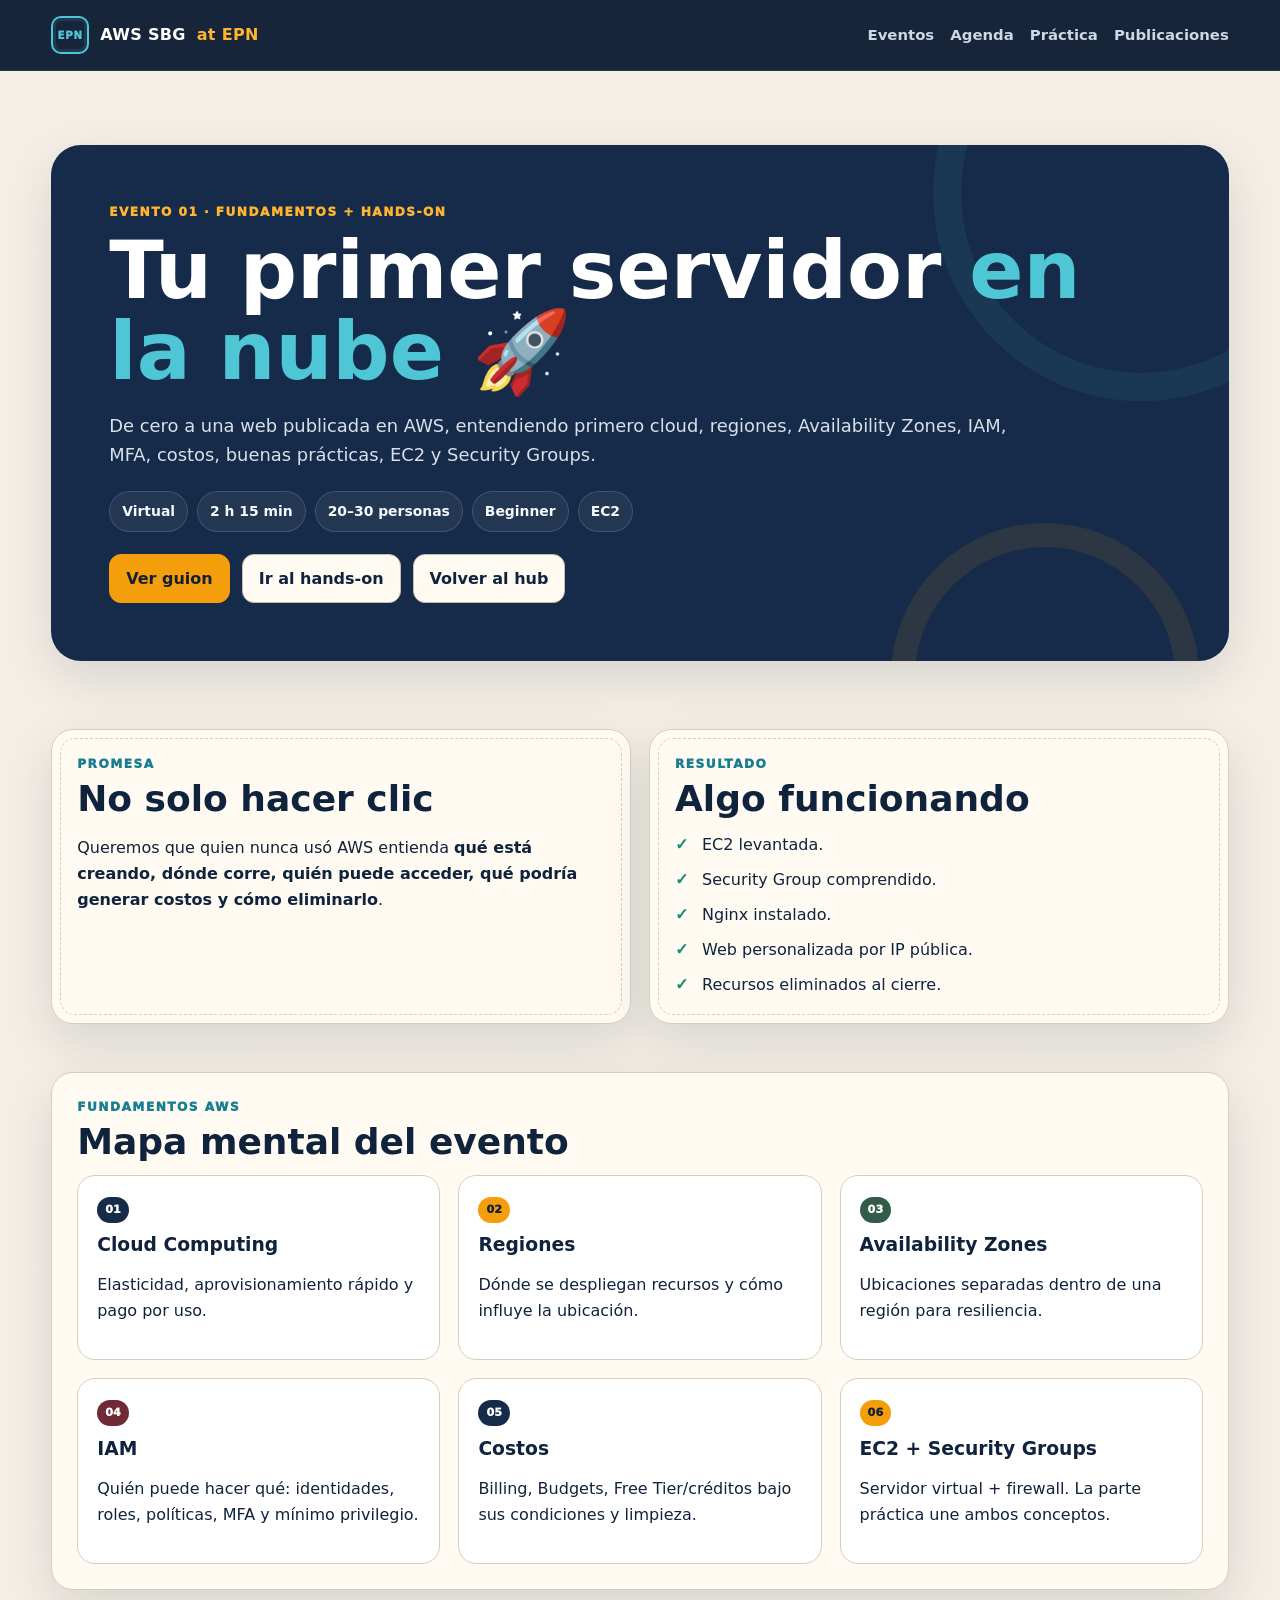
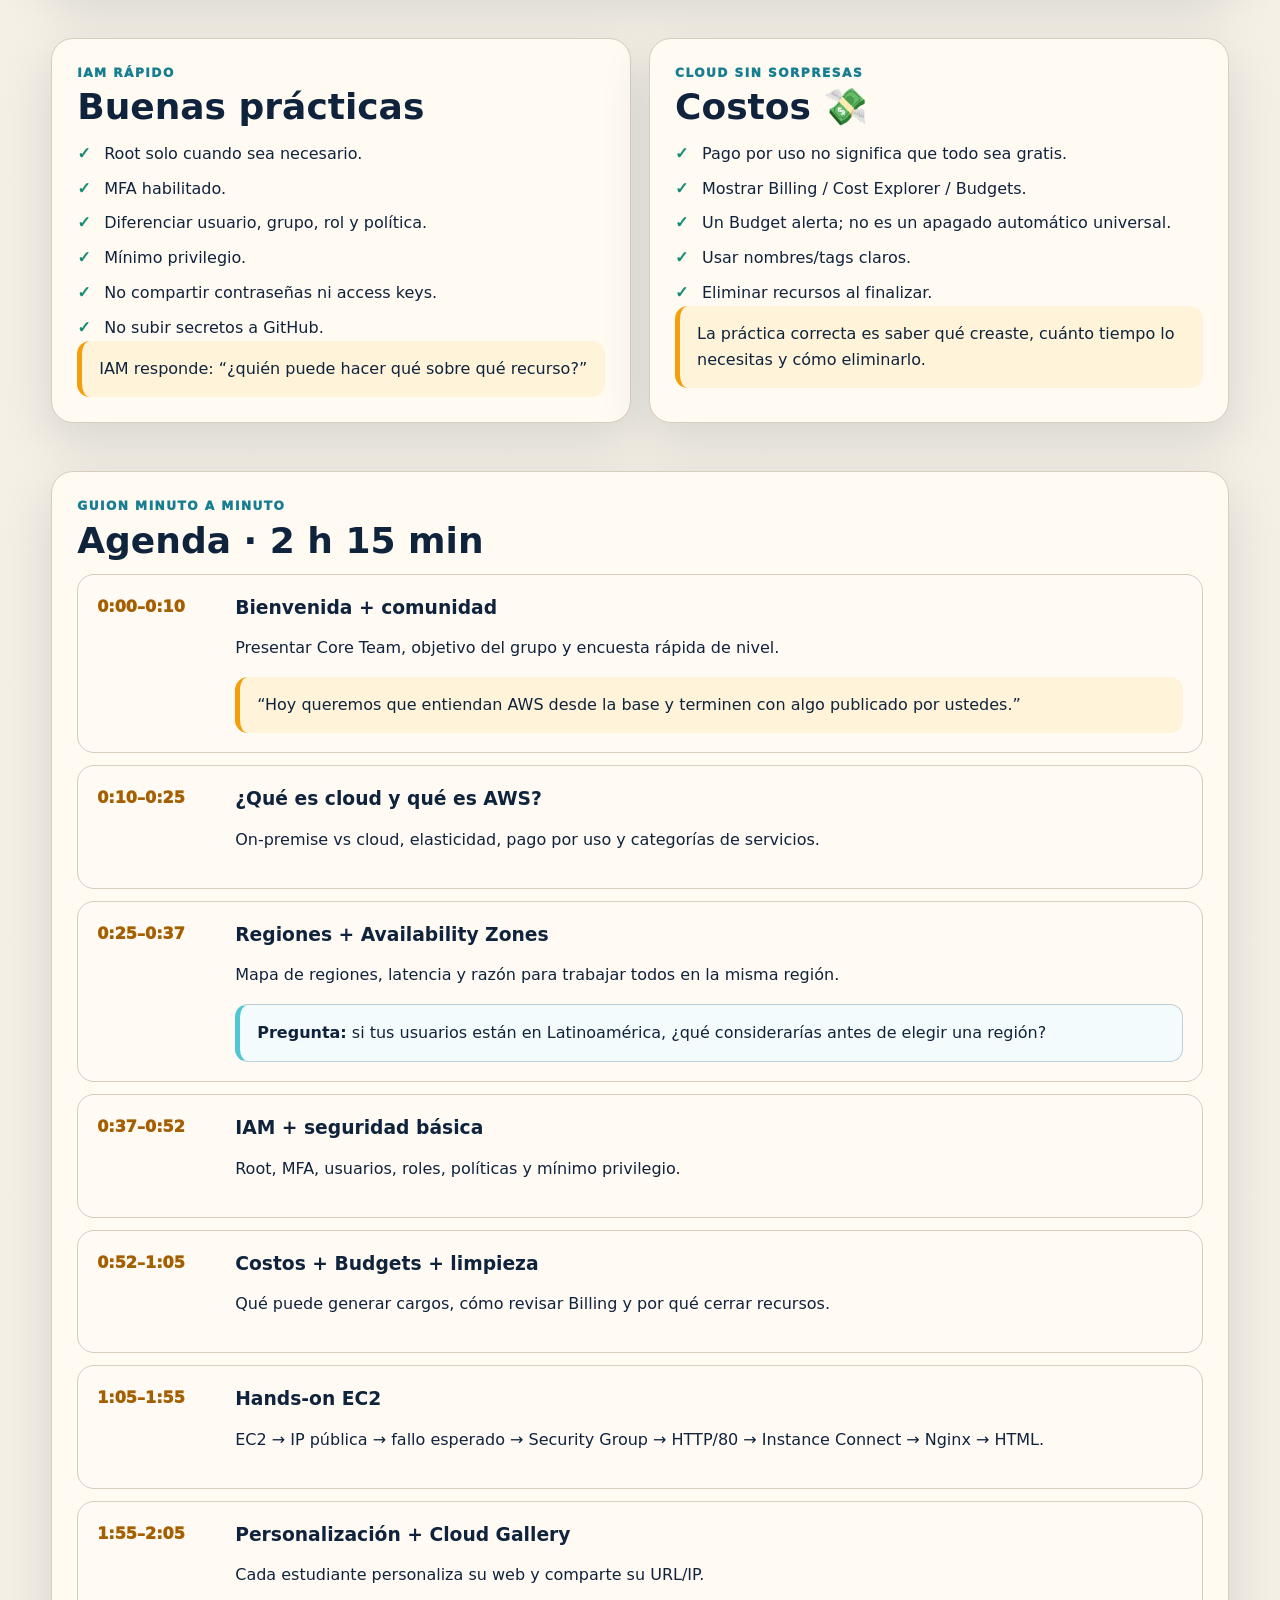
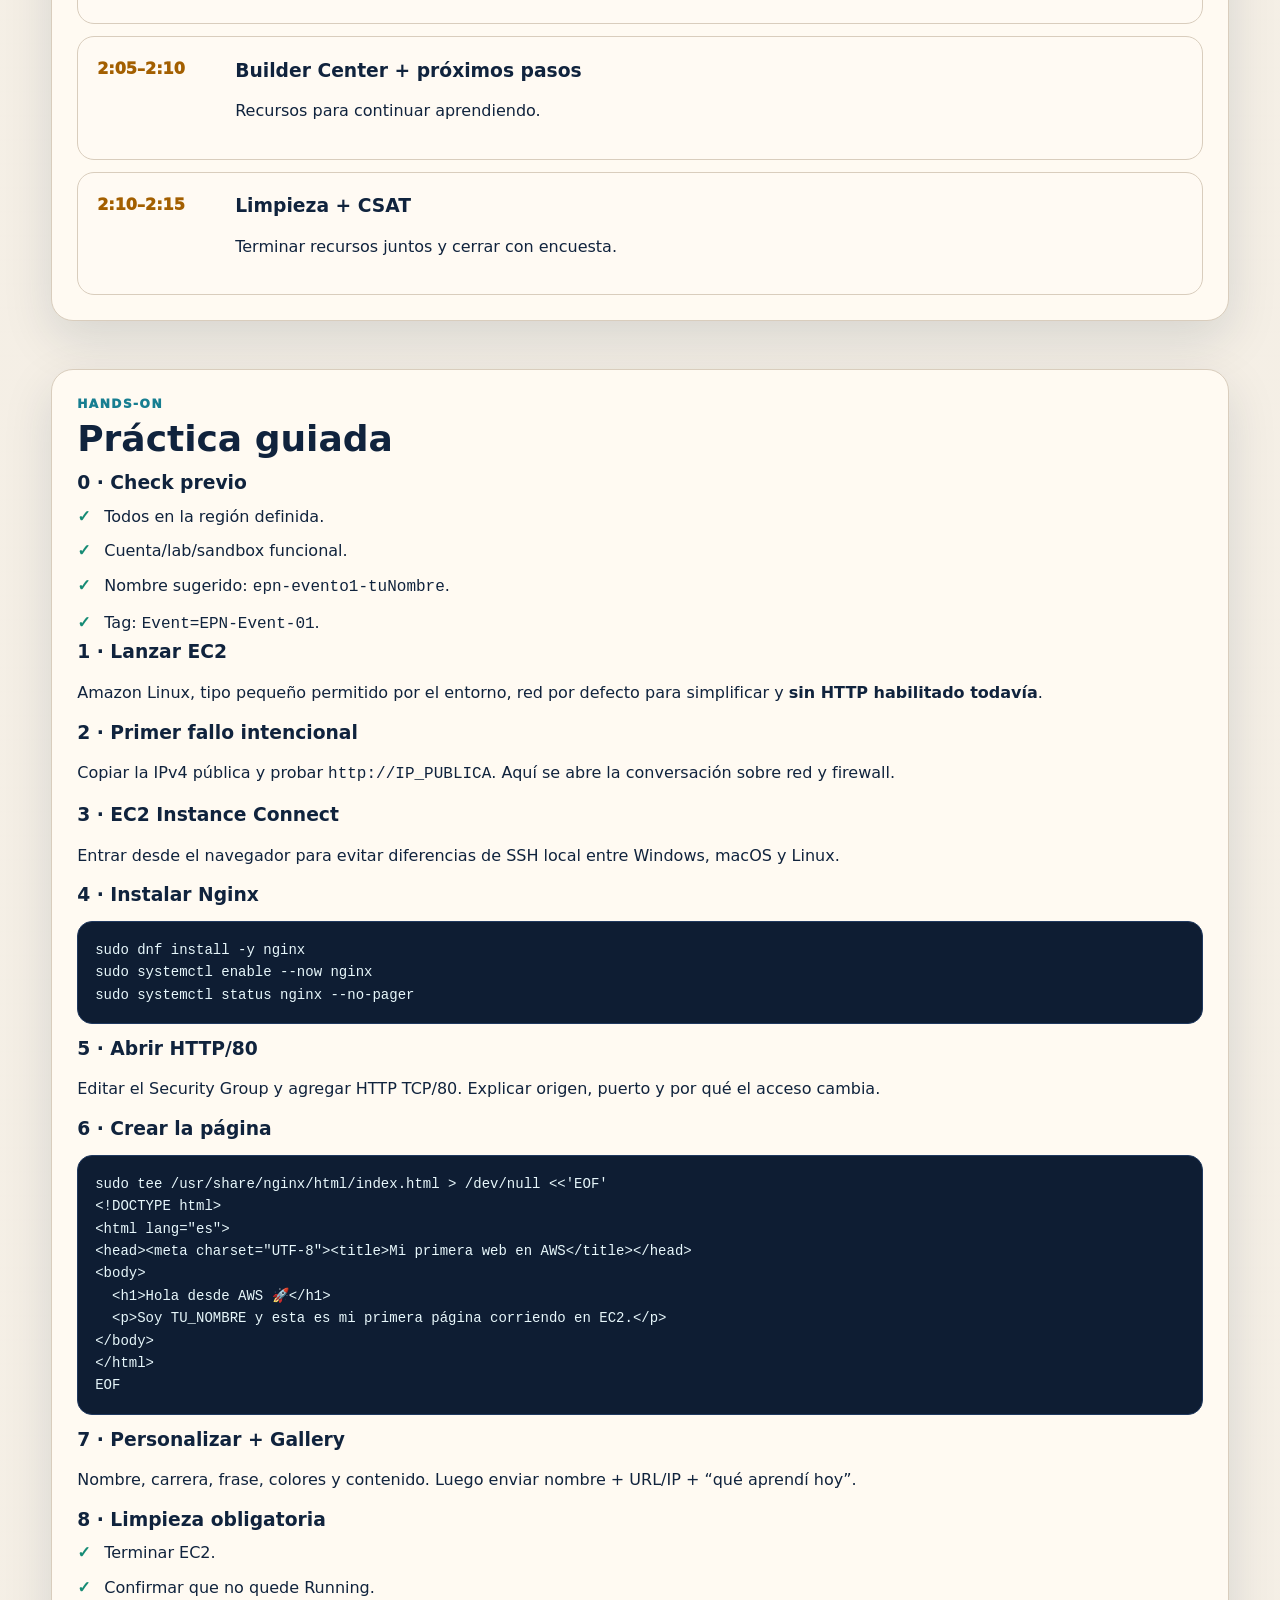
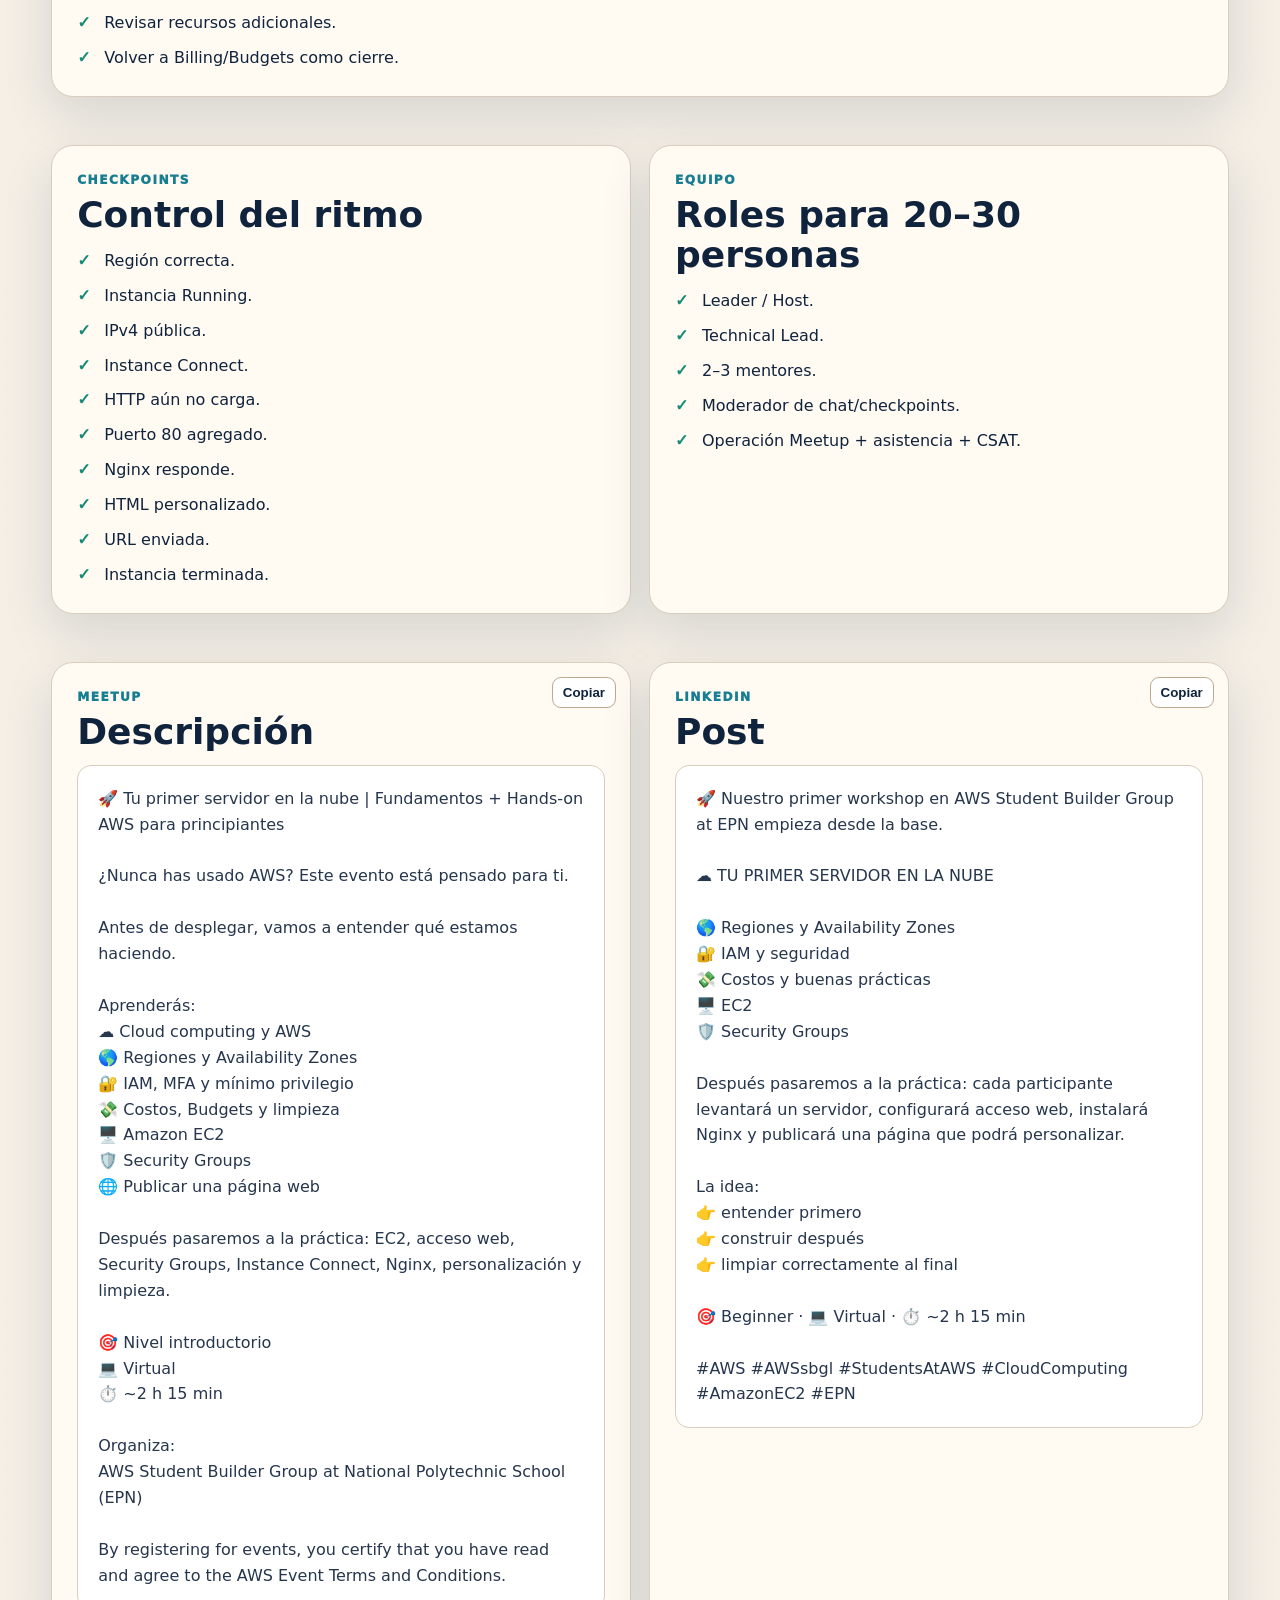
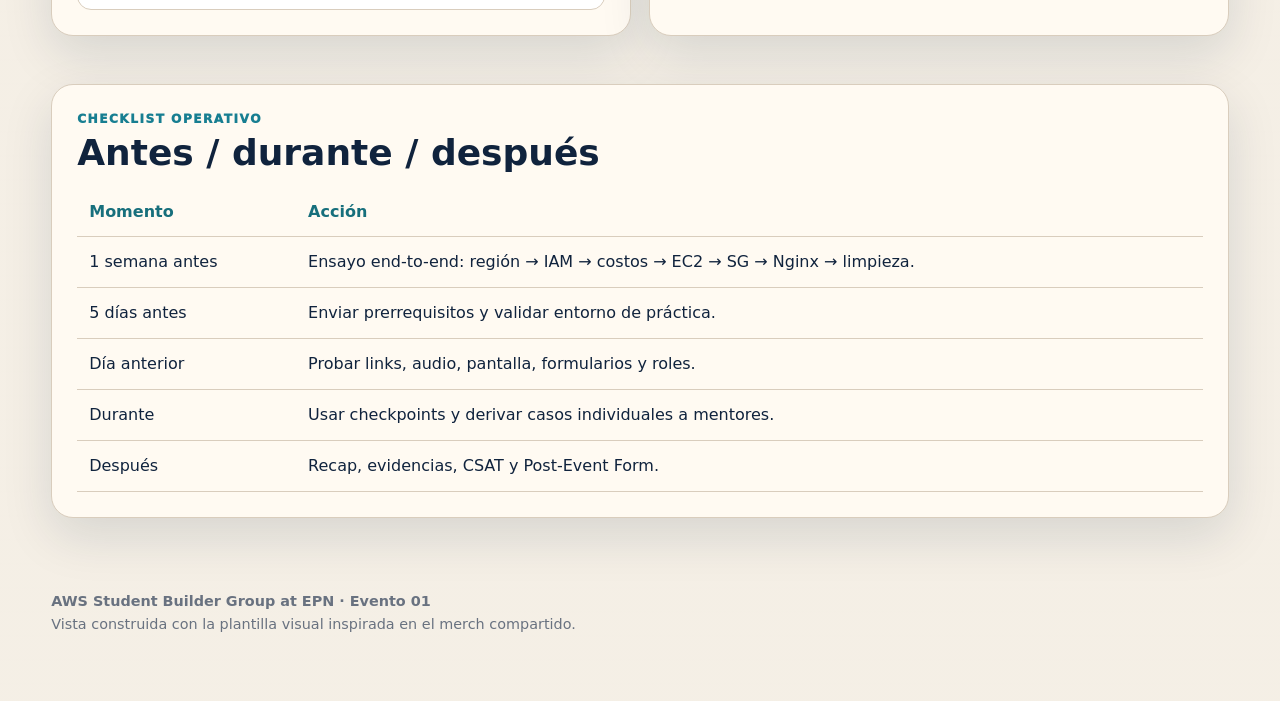
==== commit 5bacd155: "Restyle Evento 1 with merch-inspired event template" ====
--- a/eventos/evento-01/index.html
+++ b/eventos/evento-01/index.html
@@ -1,564 +1,138 @@
-<!doctype html>
-<html lang="es">
-<head>
-<meta charset="utf-8">
-<meta name="viewport" content="width=device-width,initial-scale=1">
-<title>Evento 1 · Tu primer servidor en la nube · AWS Student Builder Group at EPN</title>
-<meta name="description" content="Plan completo del Evento 1 del AWS Student Builder Group at EPN: fundamentos de AWS, regiones, zonas, IAM, costos, seguridad y despliegue práctico en EC2.">
-<style>
-:root{
-  --bg:#07111f;--panel:#0e1b2f;--panel2:#132642;--text:#f5f8ff;--muted:#a9b8d2;
-  --blue:#38bdf8;--orange:#ff9900;--green:#22c55e;--purple:#a78bfa;--line:#243b60;
-  --danger:#fb7185;--soft:#0a1628;--shadow:0 18px 45px rgba(0,0,0,.26);--r:20px
-}
-*{box-sizing:border-box}
-html{scroll-behavior:smooth}
-body{margin:0;background:
- radial-gradient(circle at 12% 0,#102b50 0,transparent 34%),
- radial-gradient(circle at 90% 10%,#2b1748 0,transparent 22%),
- var(--bg);color:var(--text);font:16px/1.62 Inter,ui-sans-serif,system-ui,-apple-system,Segoe UI,sans-serif}
-a{color:var(--blue)}code{font-family:ui-monospace,SFMono-Regular,Menlo,monospace}
-.wrap{width:min(1180px,92%);margin:auto}
-.hero{padding:72px 0 42px}
-.eyebrow,.kicker{font-weight:800;letter-spacing:.11em;text-transform:uppercase;font-size:.76rem}
-.eyebrow{color:var(--orange)} .kicker{color:var(--blue)}
-h1,h2,h3,h4{line-height:1.12;margin:0 0 .55rem}
-h1{font-size:clamp(2.5rem,7vw,5.2rem);max-width:1000px}
-h1 span{color:var(--blue)}h2{font-size:clamp(1.55rem,3vw,2.2rem)}
-.lead{font-size:1.16rem;color:var(--muted);max-width:900px}
-.chips{display:flex;gap:10px;flex-wrap:wrap;margin:24px 0}
-.chip{border:1px solid var(--line);background:#0b1729;padding:8px 13px;border-radius:999px;font-weight:700;font-size:.9rem}
-.cta{display:flex;gap:12px;flex-wrap:wrap}
-.btn{display:inline-block;border:1px solid var(--line);border-radius:12px;padding:11px 16px;color:var(--text);text-decoration:none;font-weight:800;background:var(--panel)}
-.btn.primary{background:var(--orange);color:#111827;border-color:transparent}
-section{padding:24px 0}
-.card{background:linear-gradient(180deg,rgba(19,38,66,.97),rgba(11,24,43,.97));border:1px solid var(--line);border-radius:var(--r);padding:26px;box-shadow:var(--shadow)}
-.grid{display:grid;grid-template-columns:repeat(2,minmax(0,1fr));gap:18px}
-.grid3{display:grid;grid-template-columns:repeat(3,minmax(0,1fr));gap:16px}
-.grid4{display:grid;grid-template-columns:repeat(4,minmax(0,1fr));gap:14px}
-.muted{color:var(--muted)}.small{font-size:.88rem}.big{font-size:1.08rem}
-.check{list-style:none;padding:0;margin:0;display:grid;gap:9px}
-.check li{padding-left:27px;position:relative}.check li:before{content:"✓";position:absolute;left:0;color:var(--green);font-weight:900}
-.timeline{display:grid;gap:12px}
-.slot{display:grid;grid-template-columns:115px 1fr;gap:18px;padding:18px;border:1px solid var(--line);border-radius:16px;background:#0c1729}
-.time{font-weight:900;color:var(--orange);font-variant-numeric:tabular-nums}
-.note{margin-top:10px;padding:12px 14px;border-radius:12px;background:#0b1a30;border:1px solid #1f3c64;color:#dbe8fa}
-.speaker{border-left:3px solid var(--purple);background:#16152a;padding:12px 14px;border-radius:10px;color:#e9e1ff}
-.warn{border-left:4px solid var(--orange);background:#211a10;padding:16px 18px;border-radius:12px}
-.danger{border-left-color:var(--danger);background:#26131a}
-.concept{border:1px solid var(--line);border-radius:16px;padding:18px;background:#0c1729}
-.concept .tag{display:inline-block;color:#06111f;background:var(--blue);font-weight:900;font-size:.7rem;border-radius:999px;padding:4px 8px;margin-bottom:8px}
-.concept.orange .tag{background:var(--orange)}.concept.green .tag{background:var(--green)}.concept.purple .tag{background:var(--purple)}
-.flow{display:flex;gap:10px;flex-wrap:wrap;align-items:center;margin-top:14px}
-.node{padding:10px 13px;border:1px solid var(--line);border-radius:12px;background:#0b1729;font-weight:800}
-.arrow{color:var(--orange);font-weight:900}
-.code{background:#040b14;border:1px solid #1b2d47;border-radius:14px;padding:16px;overflow:auto;color:#d9f2ff;font:14px/1.6 ui-monospace,SFMono-Regular,Menlo,monospace}
-table{width:100%;border-collapse:collapse}
-th,td{text-align:left;padding:12px;border-bottom:1px solid var(--line);vertical-align:top}
-th{color:var(--blue)}
-.role{padding:18px;border:1px solid var(--line);border-radius:16px;background:#0c1729}.role b{color:var(--blue)}
-.copybox{position:relative}.copybox button{position:absolute;right:14px;top:14px;background:#162842;border:1px solid var(--line);color:var(--text);padding:7px 10px;border-radius:9px;cursor:pointer}
-.copytext{white-space:pre-wrap;background:#091423;border:1px solid var(--line);border-radius:14px;padding:20px;color:#e7eefb}
-footer{padding:48px 0 70px;color:var(--muted);font-size:.9rem}
-@media(max-width:900px){.grid3,.grid4{grid-template-columns:repeat(2,1fr)}}
-@media(max-width:760px){.grid,.grid3,.grid4{grid-template-columns:1fr}.slot{grid-template-columns:1fr}.hero{padding-top:46px}}
-@media print{body{background:#fff;color:#111}.card,.slot,.role,.copytext,.concept,.note{box-shadow:none;background:#fff;color:#111;border-color:#ccc}.muted,.lead,footer{color:#444}.btn,button{display:none}}
-</style>
-</head>
-<body>
-<div class="wrap">
+<!doctype html><html lang="es"><head><meta charset="utf-8"><meta name="viewport" content="width=device-width,initial-scale=1">
+<title>Evento 01 · Tu primer servidor en la nube</title>
+<meta name="description" content="Plan completo del Evento 1 del AWS Student Builder Group at EPN.">
+<link rel="stylesheet" href="../../assets/styles.css"></head><body>
+<header class="topbar"><div class="wrap nav"><a class="brand" href="../../"><span class="brand-mark"></span>AWS SBG <span>at EPN</span></a><nav class="navlinks"><a href="../../">Eventos</a><a href="#agenda">Agenda</a><a href="#practica">Práctica</a><a href="#publicaciones">Publicaciones</a></nav></div></header>
 
-<header class="hero">
-  <div class="eyebrow">AWS Student Builder Group at EPN · Evento 1</div>
-  <h1>Tu primer servidor <span>en la nube</span> 🚀</h1>
-  <p class="lead">Un workshop introductorio y práctico para entender AWS desde la base: nube, regiones, Availability Zones, IAM, seguridad, costos, buenas prácticas y finalmente levantar una instancia EC2 y publicar una página web real.</p>
-  <div class="chips">
-    <span class="chip">Virtual</span><span class="chip">2 h 15 min</span><span class="chip">20–30 asistentes</span>
-    <span class="chip">Principiantes</span><span class="chip">Teoría + práctica</span><span class="chip">EC2 + Security Groups</span>
-  </div>
-  <div class="cta">
-    <a class="btn primary" href="#agenda">Guion minuto a minuto</a>
-    <a class="btn" href="#fundamentos">Fundamentos AWS</a>
-    <a class="btn" href="#practica">Práctica</a>
-    <a class="btn" href="#meetup">Meetup</a>
-    <a class="btn" href="#linkedin">LinkedIn</a>
-  </div>
-</header>
+<main class="wrap">
+<section class="hero"><div class="hero-panel">
+<div class="eyebrow">Evento 01 · Fundamentos + Hands-on</div>
+<h1>Tu primer servidor <span>en la nube</span> 🚀</h1>
+<p class="lead">De cero a una web publicada en AWS, entendiendo primero cloud, regiones, Availability Zones, IAM, MFA, costos, buenas prácticas, EC2 y Security Groups.</p>
+<div class="chips"><span class="chip">Virtual</span><span class="chip">2 h 15 min</span><span class="chip">20–30 personas</span><span class="chip">Beginner</span><span class="chip">EC2</span></div>
+<div class="btns"><a class="btn primary" href="#agenda">Ver guion</a><a class="btn" href="#practica">Ir al hands-on</a><a class="btn" href="../../">Volver al hub</a></div>
+</div></section>
 
-<section>
+<section><div class="two">
+<div class="card stitched"><div class="kicker">Promesa</div><h2>No solo hacer clic</h2><p>Queremos que quien nunca usó AWS entienda <b>qué está creando, dónde corre, quién puede acceder, qué podría generar costos y cómo eliminarlo</b>.</p></div>
+<div class="card stitched"><div class="kicker">Resultado</div><h2>Algo funcionando</h2><ul class="check"><li>EC2 levantada.</li><li>Security Group comprendido.</li><li>Nginx instalado.</li><li>Web personalizada por IP pública.</li><li>Recursos eliminados al cierre.</li></ul></div>
+</div></section>
+
+<section id="fundamentos"><div class="card"><div class="kicker">Fundamentos AWS</div><h2>Mapa mental del evento</h2>
 <div class="grid">
-<div class="card">
-  <div class="kicker">Objetivo</div>
-  <h2>No solo “hacer clic”</h2>
-  <p class="big">La meta es que un estudiante que nunca usó AWS salga entendiendo <b>qué está creando, dónde está corriendo, quién puede acceder, qué podría costar dinero y cómo eliminarlo</b>.</p>
-</div>
-<div class="card">
-  <div class="kicker">Resultado final</div>
-  <h2>Algo funcionando</h2>
-  <ul class="check">
-    <li>Instancia EC2 desplegada.</li>
-    <li>Security Group entendido y configurado.</li>
-    <li>Nginx corriendo.</li>
-    <li>Página personalizada accesible por IP pública.</li>
-    <li>Recursos eliminados al terminar.</li>
-  </ul>
-</div>
-</div>
-</section>
+<div class="concept"><span class="tag">01</span><h3>Cloud Computing</h3><p>Elasticidad, aprovisionamiento rápido y pago por uso.</p></div>
+<div class="concept orange"><span class="tag">02</span><h3>Regiones</h3><p>Dónde se despliegan recursos y cómo influye la ubicación.</p></div>
+<div class="concept green"><span class="tag">03</span><h3>Availability Zones</h3><p>Ubicaciones separadas dentro de una región para resiliencia.</p></div>
+<div class="concept purple"><span class="tag">04</span><h3>IAM</h3><p>Quién puede hacer qué: identidades, roles, políticas, MFA y mínimo privilegio.</p></div>
+<div class="concept"><span class="tag">05</span><h3>Costos</h3><p>Billing, Budgets, Free Tier/créditos bajo sus condiciones y limpieza.</p></div>
+<div class="concept orange"><span class="tag">06</span><h3>EC2 + Security Groups</h3><p>Servidor virtual + firewall. La parte práctica une ambos conceptos.</p></div>
+</div></div></section>
 
-<section id="fundamentos">
-<div class="card">
-<div class="kicker">Parte 1 · Lo básico que sí queremos enseñar</div>
-<h2>Mapa mental de AWS para principiantes</h2>
-<p class="muted">No buscamos profundidad de certificación. Cada concepto debe responder una pregunta concreta antes de pasar a la práctica.</p>
-<div class="grid3" style="margin-top:18px">
-  <div class="concept"><span class="tag">1</span><h3>Cloud Computing</h3><p><b>Pregunta:</b> ¿por qué alquilar infraestructura en lugar de comprarla?</p><p class="muted">Elasticidad, pago por uso, aprovisionamiento rápido.</p></div>
-  <div class="concept orange"><span class="tag">2</span><h3>Regiones</h3><p><b>Pregunta:</b> ¿en qué parte del mundo estoy desplegando?</p><p class="muted">Una región es una ubicación geográfica de AWS. Elegir región afecta latencia, disponibilidad de servicios y costos.</p></div>
-  <div class="concept green"><span class="tag">3</span><h3>Availability Zones</h3><p><b>Pregunta:</b> ¿por qué una región tiene varias zonas?</p><p class="muted">Son ubicaciones físicamente separadas dentro de una región, útiles para diseñar alta disponibilidad.</p></div>
-  <div class="concept purple"><span class="tag">4</span><h3>IAM</h3><p><b>Pregunta:</b> ¿quién puede hacer qué?</p><p class="muted">Identidades, permisos, roles, MFA y principio de mínimo privilegio.</p></div>
-  <div class="concept"><span class="tag">5</span><h3>EC2</h3><p><b>Pregunta:</b> ¿qué es realmente “un servidor en AWS”?</p><p class="muted">Una máquina virtual con CPU, memoria, disco, sistema operativo y red.</p></div>
-  <div class="concept orange"><span class="tag">6</span><h3>Security Groups</h3><p><b>Pregunta:</b> ¿por qué mi servidor existe pero mi web no abre?</p><p class="muted">Firewall virtual asociado a recursos como EC2.</p></div>
-  <div class="concept green"><span class="tag">7</span><h3>Costos</h3><p><b>Pregunta:</b> ¿qué puede generar cargos?</p><p class="muted">Tiempo de cómputo, almacenamiento, transferencia, IPs y otros recursos según servicio.</p></div>
-  <div class="concept purple"><span class="tag">8</span><h3>Responsabilidad</h3><p><b>Pregunta:</b> ¿qué asegura AWS y qué aseguro yo?</p><p class="muted">Introducción simple al modelo de responsabilidad compartida.</p></div>
-  <div class="concept"><span class="tag">9</span><h3>Limpieza</h3><p><b>Pregunta:</b> ¿qué hago cuando termino?</p><p class="muted">Detener/terminar recursos y comprobar que no queden servicios activos.</p></div>
-</div>
-</div>
-</section>
+<section><div class="two">
+<div class="card"><div class="kicker">IAM rápido</div><h2>Buenas prácticas</h2><ul class="check"><li>Root solo cuando sea necesario.</li><li>MFA habilitado.</li><li>Diferenciar usuario, grupo, rol y política.</li><li>Mínimo privilegio.</li><li>No compartir contraseñas ni access keys.</li><li>No subir secretos a GitHub.</li></ul><div class="speaker">IAM responde: “¿quién puede hacer qué sobre qué recurso?”</div></div>
+<div class="card"><div class="kicker">Cloud sin sorpresas</div><h2>Costos 💸</h2><ul class="check"><li>Pago por uso no significa que todo sea gratis.</li><li>Mostrar Billing / Cost Explorer / Budgets.</li><li>Un Budget alerta; no es un apagado automático universal.</li><li>Usar nombres/tags claros.</li><li>Eliminar recursos al finalizar.</li></ul><div class="speaker">La práctica correcta es saber qué creaste, cuánto tiempo lo necesitas y cómo eliminarlo.</div></div>
+</div></section>
 
-<section>
-<div class="grid">
-<div class="card">
-<div class="kicker">Regiones y AZ</div>
-<h2>Cómo explicarlo sin hacerlo pesado</h2>
-<div class="speaker">“AWS no es una computadora gigante en un único lugar. AWS tiene regiones distribuidas por el mundo. Dentro de cada región existen varias Availability Zones físicamente separadas. Hoy elegiremos una sola región para que todos trabajemos igual.”</div>
-<div class="flow">
-  <div class="node">AWS</div><span class="arrow">→</span>
-  <div class="node">Región</div><span class="arrow">→</span>
-  <div class="node">AZ A</div><div class="node">AZ B</div><div class="node">AZ C</div>
-</div>
-<p class="muted small">Ejemplo didáctico: una región ≈ ciudad/área geográfica; AZ ≈ centros de datos separados dentro de esa región. Aclarar que es una analogía, no una equivalencia literal.</p>
-</div>
+<section id="agenda"><div class="card"><div class="kicker">Guion minuto a minuto</div><h2>Agenda · 2 h 15 min</h2><div class="timeline">
+<div class="slot"><div class="time">0:00–0:10</div><div><h3>Bienvenida + comunidad</h3><p>Presentar Core Team, objetivo del grupo y encuesta rápida de nivel.</p><div class="speaker">“Hoy queremos que entiendan AWS desde la base y terminen con algo publicado por ustedes.”</div></div></div>
+<div class="slot"><div class="time">0:10–0:25</div><div><h3>¿Qué es cloud y qué es AWS?</h3><p>On-premise vs cloud, elasticidad, pago por uso y categorías de servicios.</p></div></div>
+<div class="slot"><div class="time">0:25–0:37</div><div><h3>Regiones + Availability Zones</h3><p>Mapa de regiones, latencia y razón para trabajar todos en la misma región.</p><div class="note"><b>Pregunta:</b> si tus usuarios están en Latinoamérica, ¿qué considerarías antes de elegir una región?</div></div></div>
+<div class="slot"><div class="time">0:37–0:52</div><div><h3>IAM + seguridad básica</h3><p>Root, MFA, usuarios, roles, políticas y mínimo privilegio.</p></div></div>
+<div class="slot"><div class="time">0:52–1:05</div><div><h3>Costos + Budgets + limpieza</h3><p>Qué puede generar cargos, cómo revisar Billing y por qué cerrar recursos.</p></div></div>
+<div class="slot"><div class="time">1:05–1:55</div><div><h3>Hands-on EC2</h3><p>EC2 → IP pública → fallo esperado → Security Group → HTTP/80 → Instance Connect → Nginx → HTML.</p></div></div>
+<div class="slot"><div class="time">1:55–2:05</div><div><h3>Personalización + Cloud Gallery</h3><p>Cada estudiante personaliza su web y comparte su URL/IP.</p></div></div>
+<div class="slot"><div class="time">2:05–2:10</div><div><h3>Builder Center + próximos pasos</h3><p>Recursos para continuar aprendiendo.</p></div></div>
+<div class="slot"><div class="time">2:10–2:15</div><div><h3>Limpieza + CSAT</h3><p>Terminar recursos juntos y cerrar con encuesta.</p></div></div>
+</div></div></section>
 
-<div class="card">
-<div class="kicker">IAM rápido</div>
-<h2>Configuración y buenas prácticas</h2>
-<ul class="check">
-<li>Explicar por qué la cuenta root se usa solo para tareas que realmente la requieren.</li>
-<li>Mostrar MFA y recomendar habilitarlo.</li>
-<li>Diferenciar usuario, grupo, rol y política.</li>
-<li>Explicar mínimo privilegio: dar solo los permisos necesarios.</li>
-<li>No compartir contraseñas ni access keys.</li>
-<li>No subir secretos a GitHub.</li>
-</ul>
-<div class="speaker">“IAM responde una pregunta: ¿quién puede hacer qué sobre qué recurso? Si alguien necesita leer S3, no significa que deba poder borrar EC2.”</div>
-</div>
-</div>
-</section>
-
-<section>
-<div class="grid">
-<div class="card">
-<div class="kicker">Costos</div>
-<h2>Cloud sin sorpresas 💸</h2>
-<ul class="check">
-<li>Pago por uso no significa “todo es gratis”.</li>
-<li>Free Tier / créditos dependen de condiciones y límites.</li>
-<li>Un Budget es una alerta, no un interruptor automático de todos los gastos.</li>
-<li>Revisar Billing / Cost Explorer / Budgets.</li>
-<li>Etiquetar recursos ayuda a saber qué pertenece al taller.</li>
-<li>Eliminar recursos al finalizar.</li>
-</ul>
-<div class="speaker">“La mejor cost practice para un principiante es saber qué creó, cuánto tiempo lo va a usar y cómo eliminarlo.”</div>
-</div>
-
-<div class="card">
-<div class="kicker">Buenas prácticas</div>
-<h2>Checklist del día 1</h2>
-<ul class="check">
-<li>MFA habilitado.</li>
-<li>Región definida para el taller.</li>
-<li>Mínimo privilegio en IAM.</li>
-<li>Puertos abiertos solo cuando hacen falta.</li>
-<li>No usar 0.0.0.0/0 innecesariamente fuera del ejercicio.</li>
-<li>Evitar secretos en código.</li>
-<li>Usar nombres/tags claros para recursos.</li>
-<li>Revisar y limpiar recursos.</li>
-</ul>
-</div>
-</div>
-</section>
-
-<section id="agenda">
-<div class="card">
-<div class="kicker">Guion minuto a minuto</div>
-<h2>Agenda propuesta · 2 h 15 min</h2>
-<div class="timeline">
-
-<div class="slot"><div class="time">0:00–0:10</div><div><h3>1. Bienvenida + AWS Student Builder Group</h3>
-<p>Presentación rápida del Core Team, objetivo del grupo, reglas del evento y sondeo inicial.</p>
-<div class="speaker">“Hoy queremos que entiendan AWS desde la base y terminen con algo publicado por ustedes. No vamos a empezar con 40 servicios ni con una arquitectura imposible.”</div>
-</div></div>
-
-<div class="slot"><div class="time">0:10–0:25</div><div><h3>2. ¿Qué es cloud y qué es AWS?</h3>
-<p>On-premise vs cloud, pago por uso, elasticidad, servicios administrados. Mostrar consola y explicar que AWS agrupa servicios por categorías.</p>
-</div></div>
-
-<div class="slot"><div class="time">0:25–0:37</div><div><h3>3. Regiones, Availability Zones y elección de ubicación</h3>
-<p>Mapa de regiones. Explicar región, AZ, latencia y por qué todos usarán la misma región durante el workshop.</p>
-<div class="note"><b>Mini pregunta:</b> “Si mis usuarios están en Latinoamérica, ¿qué cosas considerarían antes de elegir una región?”</div>
-</div></div>
-
-<div class="slot"><div class="time">0:37–0:52</div><div><h3>4. IAM y seguridad básica</h3>
-<p>Root, MFA, usuarios, roles, políticas y mínimo privilegio. Mostrar IAM en consola sin crear una estructura compleja.</p>
-<div class="note"><b>Objetivo:</b> que comprendan que permisos y autenticación son parte del diseño, no algo que se agrega al final.</div>
-</div></div>
-
-<div class="slot"><div class="time">0:52–1:05</div><div><h3>5. Costos, Free Tier, Budgets y limpieza</h3>
-<p>Explicar qué puede generar costos, cómo revisar Billing, qué hace un Budget y por qué todo recurso del taller debe eliminarse.</p>
-<div class="speaker">“Una alerta de presupuesto ayuda a enterarte; no reemplaza el hábito de revisar y limpiar recursos.”</div>
-</div></div>
-
-<div class="slot"><div class="time">1:05–1:55</div><div><h3>6. Hands-on: levantar EC2 y publicar una web</h3>
-<p>EC2 → IP pública → intento fallido → Security Group → HTTP/80 → Instance Connect → Nginx → HTML.</p>
-<div class="note"><b>Momento clave:</b> dejar HTTP cerrado al principio para que experimenten el fallo y luego entiendan qué cambia al abrir el puerto 80.</div>
-</div></div>
-
-<div class="slot"><div class="time">1:55–2:05</div><div><h3>7. Personalización + Cloud Gallery</h3>
-<p>Cada participante modifica su página y envía su IP/URL. Mostrar varias en vivo.</p>
-</div></div>
-
-<div class="slot"><div class="time">2:05–2:10</div><div><h3>8. Builder Center + próximos pasos</h3>
-<p>QR/enlace a Builder Center, recursos recomendados y adelanto del Evento 2.</p>
-</div></div>
-
-<div class="slot"><div class="time">2:10–2:15</div><div><h3>9. Limpieza guiada + CSAT</h3>
-<p>Terminar EC2 todos juntos, comprobar recursos y compartir encuesta.</p>
-</div></div>
-
-</div>
-</div>
-</section>
-
-<section id="practica">
-<div class="card">
-<div class="kicker">Parte práctica</div>
-<h2>Hands-on completo</h2>
-
-<h3>Paso 0 · Check previo</h3>
-<ul class="check">
-<li>Todos en la región definida.</li>
-<li>Cuenta/lab/sandbox funcional.</li>
-<li>Nombre del recurso: <code>epn-evento1-tuNombre</code>.</li>
-<li>Tag sugerido: <code>Event=EPN-Event-01</code>.</li>
-</ul>
-
-<h3>Paso 1 · Crear EC2</h3>
-<ol>
-<li>Abrir EC2 → Launch instance.</li>
-<li>Nombre claro.</li>
-<li>Amazon Linux.</li>
-<li>Tipo pequeño permitido por el entorno elegido.</li>
-<li>Red por defecto para simplificar el primer taller.</li>
-<li>No habilitar HTTP todavía.</li>
-<li>Lanzar instancia.</li>
-</ol>
-
-<h3>Paso 2 · Checkpoint “¿por qué no carga?”</h3>
-<p>Copiar la IPv4 pública y abrir <code>http://IP_PUBLICA</code>. La web todavía no debe responder porque aún no existe servidor web y/o HTTP no está permitido.</p>
-
-<h3>Paso 3 · Entrar con EC2 Instance Connect</h3>
-<p>Evitar SSH local en este primer taller para no mezclar problemas de claves, terminales y sistemas operativos.</p>
-
-<h3>Paso 4 · Instalar Nginx</h3>
+<section id="practica"><div class="card"><div class="kicker">Hands-on</div><h2>Práctica guiada</h2>
+<h3>0 · Check previo</h3><ul class="check"><li>Todos en la región definida.</li><li>Cuenta/lab/sandbox funcional.</li><li>Nombre sugerido: <code>epn-evento1-tuNombre</code>.</li><li>Tag: <code>Event=EPN-Event-01</code>.</li></ul>
+<h3>1 · Lanzar EC2</h3><p>Amazon Linux, tipo pequeño permitido por el entorno, red por defecto para simplificar y <b>sin HTTP habilitado todavía</b>.</p>
+<h3>2 · Primer fallo intencional</h3><p>Copiar la IPv4 pública y probar <code>http://IP_PUBLICA</code>. Aquí se abre la conversación sobre red y firewall.</p>
+<h3>3 · EC2 Instance Connect</h3><p>Entrar desde el navegador para evitar diferencias de SSH local entre Windows, macOS y Linux.</p>
+<h3>4 · Instalar Nginx</h3>
 <pre class="code">sudo dnf install -y nginx
 sudo systemctl enable --now nginx
 sudo systemctl status nginx --no-pager</pre>
-
-<h3>Paso 5 · Abrir HTTP/80</h3>
-<p>Editar el Security Group y agregar HTTP TCP/80. Para el ejercicio introductorio se puede permitir tráfico web público y explicar claramente qué significa el origen configurado.</p>
-
-<h3>Paso 6 · Crear la página</h3>
+<h3>5 · Abrir HTTP/80</h3><p>Editar el Security Group y agregar HTTP TCP/80. Explicar origen, puerto y por qué el acceso cambia.</p>
+<h3>6 · Crear la página</h3>
 <pre class="code">sudo tee /usr/share/nginx/html/index.html &gt; /dev/null &lt;&lt;'EOF'
 &lt;!DOCTYPE html&gt;
 &lt;html lang="es"&gt;
-&lt;head&gt;
-  &lt;meta charset="UTF-8"&gt;
-  &lt;meta name="viewport" content="width=device-width, initial-scale=1"&gt;
-  &lt;title&gt;Mi primera web en AWS&lt;/title&gt;
-  &lt;style&gt;
-    body{
-      font-family:system-ui;
-      background:#0b1220;
-      color:white;
-      max-width:760px;
-      margin:80px auto;
-      padding:24px;
-    }
-    h1{color:#38bdf8}
-    .tag{display:inline-block;background:#ff9900;color:#111;padding:6px 10px;border-radius:999px}
-  &lt;/style&gt;
-&lt;/head&gt;
+&lt;head&gt;&lt;meta charset="UTF-8"&gt;&lt;title&gt;Mi primera web en AWS&lt;/title&gt;&lt;/head&gt;
 &lt;body&gt;
-  &lt;span class="tag"&gt;AWS Student Builder Group at EPN&lt;/span&gt;
   &lt;h1&gt;Hola desde AWS 🚀&lt;/h1&gt;
   &lt;p&gt;Soy TU_NOMBRE y esta es mi primera página corriendo en EC2.&lt;/p&gt;
-  &lt;p&gt;Hoy aprendí sobre regiones, IAM, costos, EC2 y Security Groups.&lt;/p&gt;
 &lt;/body&gt;
 &lt;/html&gt;
 EOF</pre>
+<h3>7 · Personalizar + Gallery</h3><p>Nombre, carrera, frase, colores y contenido. Luego enviar nombre + URL/IP + “qué aprendí hoy”.</p>
+<h3>8 · Limpieza obligatoria</h3><ul class="check"><li>Terminar EC2.</li><li>Confirmar que no quede Running.</li><li>Revisar recursos adicionales.</li><li>Volver a Billing/Budgets como cierre.</li></ul>
+</div></section>
 
-<h3>Paso 7 · Personalizar</h3>
-<p>Cambiar nombre, carrera, frase, colores y contenido. Evitar descargar frameworks o dependencias innecesarias.</p>
+<section><div class="two">
+<div class="card"><div class="kicker">Checkpoints</div><h2>Control del ritmo</h2><ul class="check"><li>Región correcta.</li><li>Instancia Running.</li><li>IPv4 pública.</li><li>Instance Connect.</li><li>HTTP aún no carga.</li><li>Puerto 80 agregado.</li><li>Nginx responde.</li><li>HTML personalizado.</li><li>URL enviada.</li><li>Instancia terminada.</li></ul></div>
+<div class="card"><div class="kicker">Equipo</div><h2>Roles para 20–30 personas</h2><ul class="check"><li>Leader / Host.</li><li>Technical Lead.</li><li>2–3 mentores.</li><li>Moderador de chat/checkpoints.</li><li>Operación Meetup + asistencia + CSAT.</li></ul></div>
+</div></section>
 
-<h3>Paso 8 · Cloud Gallery</h3>
-<p>Formulario: nombre + carrera + IP/URL + “qué aprendí hoy”. Mostrar varias páginas en vivo.</p>
-
-<h3>Paso 9 · Limpieza obligatoria</h3>
-<ul class="check">
-<li>Terminar la instancia EC2.</li>
-<li>Confirmar que no queden instancias Running.</li>
-<li>Revisar recursos adicionales creados durante el taller.</li>
-<li>Volver a Billing/Budgets como cierre de aprendizaje.</li>
-</ul>
-</div>
-</section>
-
-<section>
-<div class="grid">
-<div class="card">
-<div class="kicker">Checkpoints</div>
-<h2>Control del ritmo</h2>
-<ul class="check">
-<li>✅ Estoy en la región correcta.</li>
-<li>✅ Instancia Running.</li>
-<li>✅ Tengo IPv4 pública.</li>
-<li>✅ Entré con Instance Connect.</li>
-<li>❌ Mi web todavía no abre.</li>
-<li>✅ Agregué HTTP/80.</li>
-<li>✅ Nginx responde.</li>
-<li>✅ Personalicé mi HTML.</li>
-<li>✅ Envié mi URL a la galería.</li>
-<li>✅ Terminé mi instancia.</li>
-</ul>
-</div>
-
-<div class="card">
-<div class="kicker">Plan de soporte</div>
-<h2>Para 20–30 personas</h2>
-<ul class="check">
-<li>1 presentador principal.</li>
-<li>1 guía técnico.</li>
-<li>2–3 mentores.</li>
-<li>1 moderador de chat/checkpoints.</li>
-<li>Breakout room de ayuda si la plataforma lo permite.</li>
-<li>No detener a todo el grupo por un caso individual.</li>
-</ul>
-</div>
-</div>
-</section>
-
-<section>
-<div class="grid3">
-<div class="role"><b>Leader / Host</b><p>Bienvenida, comunidad, fundamentos, Builder Center y cierre.</p></div>
-<div class="role"><b>Technical Lead</b><p>Regiones, IAM, EC2, Security Groups y demo principal.</p></div>
-<div class="role"><b>Mentor 1</b><p>Problemas de consola, EC2 y región.</p></div>
-<div class="role"><b>Mentor 2</b><p>Instance Connect, Nginx y HTML.</p></div>
-<div class="role"><b>Moderación</b><p>Chat, preguntas, checkpoints y tiempos.</p></div>
-<div class="role"><b>Operación</b><p>Meetup, asistencia, CSAT, evidencias y post-event.</p></div>
-</div>
-</section>
-
-<section>
-<div class="card">
-<div class="kicker">Preparación</div>
-<h2>Checklist del Core Team</h2>
-<table>
-<thead><tr><th>Cuándo</th><th>Acción</th></tr></thead>
-<tbody>
-<tr><td>2 semanas antes</td><td>Definir fecha, plataforma, cupo, roles y entorno (sandbox/lab/cuentas propias).</td></tr>
-<tr><td>10 días antes</td><td>Crear plantilla HTML, formulario Cloud Gallery y slides de fundamentos.</td></tr>
-<tr><td>1 semana antes</td><td>Ensayo completo: cuenta nueva → región → IAM → budget → EC2 → SG → Nginx → limpieza.</td></tr>
-<tr><td>5 días antes</td><td>Enviar prerrequisitos e instrucciones a inscritos.</td></tr>
-<tr><td>3 días antes</td><td>Asignar mentores y probar breakout rooms/chat/encuestas.</td></tr>
-<tr><td>Día anterior</td><td>Ensayo rápido y verificación de links, QR y formularios.</td></tr>
-<tr><td>Día del evento</td><td>Entrar 20–30 min antes. Revisar permisos de pantalla, grabación si aplica y roles.</td></tr>
-<tr><td>Después</td><td>Recap, materiales, fotos/capturas, CSAT y Post-Event Form.</td></tr>
-</tbody>
-</table>
-</div>
-</section>
-
-<section>
-<div class="card">
-<div class="kicker">Entorno de práctica</div>
-<h2>Antes de anunciar requisitos</h2>
-<div class="warn">
-<b>Preferido:</b> usar un entorno preconfigurado, Builder Lab o sandbox que soporte el ejercicio. Así se reduce la barrera de cuenta/tarjeta para principiantes.
-</div><br>
-<div class="warn danger">
-<b>Si usan cuentas AWS personales:</b> mandar la guía con una semana de anticipación, hacer una sesión corta de ayuda, usar un recurso pequeño, no incluir Elastic IP en el primer evento y limpiar todo al cierre.
-</div>
-</div>
-</section>
-
-<section id="meetup">
-<div class="card copybox">
-<button onclick="copyBlock('meetupText',this)">Copiar</button>
-<div class="kicker">Meetup</div>
-<h2>Descripción lista para publicar</h2>
-<div id="meetupText" class="copytext">🚀 Tu primer servidor en la nube | Fundamentos + Hands-on AWS para principiantes
+<section id="publicaciones"><div class="two">
+<div class="card copybox"><button onclick="copyBlock('meetupText',this)">Copiar</button><div class="kicker">Meetup</div><h2>Descripción</h2><div id="meetupText" class="copytext">🚀 Tu primer servidor en la nube | Fundamentos + Hands-on AWS para principiantes
 
 ¿Nunca has usado AWS? Este evento está pensado para ti.
 
 Antes de desplegar, vamos a entender qué estamos haciendo.
 
-En este workshop virtual aprenderás desde cero:
-☁️ Qué es cloud computing y qué es AWS.
-🌎 Qué son las regiones y Availability Zones.
-🔐 Cómo funciona IAM y por qué importan MFA y mínimo privilegio.
-💸 Cómo pensar en costos, presupuestos y limpieza de recursos.
-🖥️ Qué es Amazon EC2.
-🛡️ Cómo funciona un Security Group.
-🌐 Cómo publicar una página web desde tu propio servidor en AWS.
+Aprenderás:
+☁️ Cloud computing y AWS
+🌎 Regiones y Availability Zones
+🔐 IAM, MFA y mínimo privilegio
+💸 Costos, Budgets y limpieza
+🖥️ Amazon EC2
+🛡️ Security Groups
+🌐 Publicar una página web
 
-Después de los fundamentos pasaremos al hands-on:
-1. Lanzaremos una instancia EC2.
-2. Intentaremos acceder a nuestra web.
-3. Entenderemos por qué todavía no responde.
-4. Configuraremos HTTP en el Security Group.
-5. Entraremos al servidor con EC2 Instance Connect.
-6. Instalaremos Nginx.
-7. Publicaremos y personalizaremos nuestra página.
-8. Cerraremos eliminando correctamente los recursos.
+Después pasaremos a la práctica: EC2, acceso web, Security Groups, Instance Connect, Nginx, personalización y limpieza.
 
-La idea no es darte un demo terminado para copiarlo: queremos que entiendas qué ocurre en cada paso y que salgas con algo construido por ti.
-
-🎯 Nivel: introductorio
-💻 Modalidad: virtual
-⏱️ Duración: ~2 h 15 min
-👥 Cupos limitados
-🎒 Recomendado para estudiantes que quieran comenzar en cloud y AWS.
-
-Los prerrequisitos definitivos del entorno práctico se enviarán a los inscritos antes del evento.
-
-Al final tendremos una Cloud Gallery, recursos para seguir aprendiendo y un espacio para conocer AWS Builder Center.
+🎯 Nivel introductorio
+💻 Virtual
+⏱️ ~2 h 15 min
 
 Organiza:
 AWS Student Builder Group at National Polytechnic School (EPN)
 
-By registering for events, you certify that you have read and agree to the AWS Event Terms and Conditions.</div>
-</div>
-</section>
+By registering for events, you certify that you have read and agree to the AWS Event Terms and Conditions.</div></div>
 
-<section id="linkedin">
-<div class="card copybox">
-<button onclick="copyBlock('linkedinText',this)">Copiar</button>
-<div class="kicker">LinkedIn</div>
-<h2>Publicación lista</h2>
-<div id="linkedinText" class="copytext">🚀 Nuestro primer workshop en AWS Student Builder Group at EPN empieza desde la base.
+<div class="card copybox"><button onclick="copyBlock('linkedinText',this)">Copiar</button><div class="kicker">LinkedIn</div><h2>Post</h2><div id="linkedinText" class="copytext">🚀 Nuestro primer workshop en AWS Student Builder Group at EPN empieza desde la base.
 
 ☁️ TU PRIMER SERVIDOR EN LA NUBE
-
-Antes de desplegar una aplicación queremos responder las preguntas que un principiante realmente tiene:
-
-🌎 ¿Qué diferencia hay entre una región y una Availability Zone?
-🔐 ¿Qué es IAM y por qué no deberíamos dar permisos de más?
-💸 ¿Cómo funcionan los costos y cómo evitamos dejar recursos activos?
-🖥️ ¿Qué es EC2?
-🛡️ ¿Por qué un servidor puede estar encendido pero la web no ser accesible?
-
-Después pasaremos a la práctica.
-
-Cada participante levantará una instancia EC2, configurará el acceso web mediante un Security Group, entrará al servidor, instalará Nginx y publicará una página que podrá personalizar.
-
-Y cerraremos haciendo algo que también es parte de aprender cloud: limpiar correctamente los recursos.
-
-La idea es simple:
-👉 entender primero;
-👉 construir después;
-👉 terminar sabiendo qué hiciste y por qué.
-
-🎯 Nivel introductorio
-💻 Virtual
-⏱️ ~2 h 15 min
-📍 AWS Student Builder Group at EPN
-
-Muy pronto compartiremos fecha y registro oficial en Meetup.
-
-#AWS #AWSsbgl #AWSStudentBuilderGroupLeader #StudentsAtAWS #StudentsBuildAWS #CloudComputing #AmazonEC2 #EPN</div>
-</div>
-</section>
-
-<section>
-<div class="grid">
-<div class="card copybox">
-<button onclick="copyBlock('shortText',this)">Copiar</button>
-<div class="kicker">Instagram</div>
-<h2>Texto corto</h2>
-<div id="shortText" class="copytext">🚀 TU PRIMER SERVIDOR EN LA NUBE
-
-Fundamentos + práctica AWS desde cero.
 
 🌎 Regiones y Availability Zones
 🔐 IAM y seguridad
 💸 Costos y buenas prácticas
 🖥️ EC2
 🛡️ Security Groups
-🌐 Publica tu primera web
 
-No necesitas experiencia previa.
+Después pasaremos a la práctica: cada participante levantará un servidor, configurará acceso web, instalará Nginx y publicará una página que podrá personalizar.
 
-Virtual · Nivel introductorio
-AWS Student Builder Group at EPN</div>
-</div>
+La idea:
+👉 entender primero
+👉 construir después
+👉 limpiar correctamente al final
 
-<div class="card">
-<div class="kicker">Carrusel</div>
-<h2>Slides para publicidad</h2>
-<ul class="check">
-<li>1 · Tu primer servidor en la nube 🚀</li>
-<li>2 · AWS desde cero: ¿qué es cloud?</li>
-<li>3 · Regiones vs Availability Zones.</li>
-<li>4 · IAM: quién puede hacer qué.</li>
-<li>5 · Costos: aprende sin sorpresas.</li>
-<li>6 · EC2: tu primer servidor.</li>
-<li>7 · “¿Por qué mi web no carga?” Security Groups.</li>
-<li>8 · Publica algo hecho por ti.</li>
-<li>9 · Fecha + hora + Meetup + CTA.</li>
-</ul>
-</div>
-</div>
-</section>
+🎯 Beginner · 💻 Virtual · ⏱️ ~2 h 15 min
 
-<section>
-<div class="card">
-<div class="kicker">Límites del Evento 1</div>
-<h2>Lo que no vamos a meter todavía</h2>
-<ul class="check">
-<li>No Lambda, RDS, Bedrock y S3 en profundidad.</li>
-<li>No VPC avanzada, subnets personalizadas, NAT Gateway o Load Balancer.</li>
-<li>No Elastic IP.</li>
-<li>No access keys ni AWS CLI como requisito.</li>
-<li>No premios con créditos del Core Team.</li>
-<li>No prometer créditos a asistentes sin confirmación oficial.</li>
-</ul>
-</div>
-</section>
+#AWS #AWSsbgl #StudentsAtAWS #CloudComputing #AmazonEC2 #EPN</div></div>
+</div></section>
 
-<footer>
-<p><b>Documento interno de planificación · AWS Student Builder Group at EPN</b></p>
-<p>Versión ampliada: fundamentos AWS + práctica EC2. Completar fecha, plataforma y entorno antes de publicar.</p>
-</footer>
-</div>
+<section><div class="card"><div class="kicker">Checklist operativo</div><h2>Antes / durante / después</h2><table><thead><tr><th>Momento</th><th>Acción</th></tr></thead><tbody>
+<tr><td>1 semana antes</td><td>Ensayo end-to-end: región → IAM → costos → EC2 → SG → Nginx → limpieza.</td></tr>
+<tr><td>5 días antes</td><td>Enviar prerrequisitos y validar entorno de práctica.</td></tr>
+<tr><td>Día anterior</td><td>Probar links, audio, pantalla, formularios y roles.</td></tr>
+<tr><td>Durante</td><td>Usar checkpoints y derivar casos individuales a mentores.</td></tr>
+<tr><td>Después</td><td>Recap, evidencias, CSAT y Post-Event Form.</td></tr>
+</tbody></table></div></section>
 
-<script>
-function copyBlock(id,btn){
-  const t=document.getElementById(id).innerText;
-  navigator.clipboard.writeText(t).then(()=>{
-    const old=btn.textContent;btn.textContent="Copiado ✓";
-    setTimeout(()=>btn.textContent=old,1600)
-  });
-}
-</script>
-</body>
-</html>+<footer class="footer"><b>AWS Student Builder Group at EPN · Evento 01</b><br>Vista construida con la plantilla visual inspirada en el merch compartido.</footer>
+</main>
+<script>function copyBlock(id,btn){navigator.clipboard.writeText(document.getElementById(id).innerText).then(()=>{const x=btn.textContent;btn.textContent="Copiado ✓";setTimeout(()=>btn.textContent=x,1500)})}</script>
+</body></html>
--- a/assets/styles.css
+++ b/assets/styles.css
@@ -0,0 +1,99 @@
+:root{
+  --ink:#10233d;
+  --navy:#162b49;
+  --navy-2:#0e1d33;
+  --cream:#f4eee4;
+  --paper:#fffaf2;
+  --orange:#f59e0b;
+  --orange-2:#ffb52e;
+  --cyan:#4ec6d6;
+  --cyan-2:#83dce7;
+  --wine:#6f2a36;
+  --forest:#335b4a;
+  --line:#d9cdbd;
+  --muted:#6f7783;
+  --white:#ffffff;
+  --shadow:0 18px 50px rgba(16,35,61,.13);
+  --r:22px;
+}
+*{box-sizing:border-box}
+html{scroll-behavior:smooth}
+body{
+  margin:0;
+  color:var(--ink);
+  background:
+    linear-gradient(rgba(244,238,228,.94),rgba(244,238,228,.94)),
+    repeating-linear-gradient(0deg,transparent 0 22px,rgba(16,35,61,.025) 23px 24px);
+  font:16px/1.62 Inter,ui-sans-serif,system-ui,-apple-system,"Segoe UI",sans-serif;
+}
+a{color:inherit}
+.wrap{width:min(1180px,92%);margin:auto}
+.topbar{position:sticky;top:0;z-index:30;background:rgba(14,29,51,.96);border-bottom:1px solid rgba(255,255,255,.08);backdrop-filter:blur(12px)}
+.nav{min-height:70px;display:flex;align-items:center;justify-content:space-between;gap:18px}
+.brand{display:flex;align-items:center;gap:11px;color:#fff;text-decoration:none;font-weight:900;letter-spacing:.02em}
+.brand-mark{width:38px;height:38px;border:2px solid var(--cyan);border-radius:10px;display:grid;place-items:center;position:relative;box-shadow:inset 0 0 0 3px rgba(78,198,214,.12)}
+.brand-mark:after{content:"EPN";font-size:.64rem;letter-spacing:.08em;color:var(--cyan);font-weight:1000}
+.brand span{color:var(--orange-2)}
+.navlinks{display:flex;gap:16px;flex-wrap:wrap}
+.navlinks a{text-decoration:none;color:#ced7e4;font-weight:750;font-size:.93rem}
+.navlinks a:hover{color:#fff}
+.hero{padding:74px 0 44px}
+.hero-panel{background:var(--navy);color:#fff;border-radius:30px;padding:clamp(28px,5vw,58px);position:relative;overflow:hidden;box-shadow:var(--shadow)}
+.hero-panel:before,.hero-panel:after{content:"";position:absolute;border-radius:999px;pointer-events:none}
+.hero-panel:before{width:360px;height:360px;right:-120px;top:-160px;border:28px solid rgba(78,198,214,.08)}
+.hero-panel:after{width:260px;height:260px;right:30px;bottom:-170px;border:24px solid rgba(245,158,11,.10)}
+.eyebrow,.kicker{text-transform:uppercase;letter-spacing:.12em;font-size:.76rem;font-weight:950}
+.eyebrow{color:var(--orange-2)}
+.kicker{color:#177e91}
+.hero h1,h1{font-size:clamp(2.5rem,6.5vw,5rem);line-height:1.02;margin:.45rem 0 1rem}
+.hero h1 span,h1 span{color:var(--cyan)}
+h2{font-size:clamp(1.6rem,3vw,2.25rem);line-height:1.12;margin:.25rem 0 .8rem}
+h3{line-height:1.2;margin:.2rem 0 .55rem}
+.lead{max-width:900px;color:#d8e0ea;font-size:1.12rem}
+.hero .lead{color:#d8e0ea}
+.chips{display:flex;gap:9px;flex-wrap:wrap;margin:22px 0}
+.chip{display:inline-flex;align-items:center;gap:7px;padding:8px 12px;border:1px solid rgba(255,255,255,.14);border-radius:999px;background:rgba(255,255,255,.06);color:#f6f8fb;font-weight:800;font-size:.87rem}
+.btns{display:flex;gap:12px;flex-wrap:wrap}
+.btn{display:inline-flex;align-items:center;justify-content:center;gap:8px;text-decoration:none;border:1px solid #c9bcaa;border-radius:12px;padding:11px 16px;font-weight:900;background:var(--paper);color:var(--ink)}
+.btn.primary{background:var(--orange);border-color:var(--orange);color:#172033}
+.btn.dark{background:var(--navy);border-color:var(--navy);color:#fff}
+section{padding:24px 0}
+.card{background:var(--paper);border:1px solid var(--line);border-radius:var(--r);padding:25px;box-shadow:var(--shadow);position:relative}
+.card.stitched:before{content:"";position:absolute;inset:8px;border:1px dashed rgba(16,35,61,.20);border-radius:15px;pointer-events:none}
+.grid{display:grid;grid-template-columns:repeat(3,minmax(0,1fr));gap:18px}
+.two{display:grid;grid-template-columns:repeat(2,minmax(0,1fr));gap:18px}
+.four{display:grid;grid-template-columns:repeat(4,minmax(0,1fr));gap:16px}
+.event-card{display:flex;flex-direction:column;min-height:315px;overflow:hidden}
+.event-card:after{content:"";height:7px;position:absolute;left:0;right:0;bottom:0;background:linear-gradient(90deg,var(--cyan) 0 34%,var(--orange) 34% 67%,var(--navy) 67%)}
+.event-card .num{font-size:.76rem;font-weight:950;color:#9a5b00;text-transform:uppercase;letter-spacing:.13em}
+.event-card p,.muted{color:var(--muted)}
+.event-card .spacer{flex:1}
+.status{display:inline-flex;align-items:center;gap:7px;font-size:.76rem;font-weight:950;border:1px solid #c8bca9;padding:6px 10px;border-radius:999px;width:max-content;margin-bottom:14px;background:#fff}
+.status.live{border-color:#9fc7ba;color:#205b48;background:#edf8f4}
+.status.soon{border-color:#dfc28b;color:#7b550b;background:#fff7e8}
+.patch{display:inline-block;border:2px solid var(--navy);border-radius:12px;padding:7px 10px;background:#fff;color:var(--navy);font-weight:950;box-shadow:3px 3px 0 var(--cyan)}
+.palette{display:flex;gap:10px;flex-wrap:wrap;margin:14px 0 0}
+.swatch{width:74px;height:74px;border-radius:16px;border:1px solid rgba(0,0,0,.09);display:flex;align-items:flex-end;padding:7px;color:#fff;font-size:.65rem;font-weight:900}
+.swatch.cream{background:var(--cream);color:var(--ink)}.swatch.navy{background:var(--navy)}.swatch.orange{background:var(--orange);color:#172033}.swatch.cyan{background:var(--cyan);color:#10233d}.swatch.wine{background:var(--wine)}.swatch.forest{background:var(--forest)}
+.check{list-style:none;padding:0;margin:0;display:grid;gap:9px}
+.check li{padding-left:27px;position:relative}
+.check li:before{content:"✓";position:absolute;left:0;color:#168b75;font-weight:1000}
+.timeline{display:grid;gap:12px}
+.slot{display:grid;grid-template-columns:120px 1fr;gap:18px;padding:19px;border:1px solid var(--line);border-radius:17px;background:#fffaf3}
+.time{font-weight:1000;color:#a35f00;font-variant-numeric:tabular-nums}
+.note{padding:15px 17px;border:1px solid #bfcfda;border-left:5px solid var(--cyan);border-radius:13px;background:#f4fbfc}
+.speaker{padding:15px 17px;border-left:5px solid var(--orange);border-radius:13px;background:#fff3da}
+.concept{border:1px solid var(--line);border-radius:18px;padding:19px;background:#fff}
+.concept .tag{display:inline-block;border-radius:999px;padding:4px 8px;background:var(--navy);color:#fff;font-size:.7rem;font-weight:950;margin-bottom:8px}
+.concept.orange .tag{background:var(--orange);color:#172033}.concept.green .tag{background:var(--forest)}.concept.purple .tag{background:var(--wine)}
+.code{background:#0e1d33;color:#e7f7fb;border-radius:15px;padding:17px;overflow:auto;font:14px/1.6 ui-monospace,SFMono-Regular,Menlo,monospace;border:1px solid #20395f}
+table{width:100%;border-collapse:collapse}th,td{text-align:left;padding:12px;border-bottom:1px solid var(--line);vertical-align:top}th{color:#176f7c}
+.copybox{position:relative}.copybox button{position:absolute;right:14px;top:14px;border:1px solid #bda98b;background:#fff;color:var(--ink);padding:7px 10px;border-radius:9px;font-weight:800;cursor:pointer}
+.copytext{white-space:pre-wrap;border:1px solid var(--line);border-radius:14px;background:#fff;padding:20px;color:#26364d}
+.template-strip{display:grid;grid-template-columns:repeat(6,1fr);gap:7px;margin:22px 0}
+.template-strip span{height:8px;border-radius:999px}.template-strip span:nth-child(1),.template-strip span:nth-child(4){background:var(--navy)}.template-strip span:nth-child(2),.template-strip span:nth-child(5){background:var(--cyan)}.template-strip span:nth-child(3),.template-strip span:nth-child(6){background:var(--orange)}
+.footer{padding:48px 0 70px;color:#697280;font-size:.9rem}
+.small{font-size:.88rem}
+@media(max-width:960px){.grid,.four{grid-template-columns:repeat(2,1fr)}}
+@media(max-width:720px){.grid,.two,.four{grid-template-columns:1fr}.slot{grid-template-columns:1fr}.navlinks{display:none}.hero{padding-top:38px}.hero-panel{border-radius:22px}.copybox button{position:static;margin-bottom:12px}}
+@media print{.topbar,.btns,.copybox button{display:none}body{background:#fff}.card,.slot,.concept{box-shadow:none}}
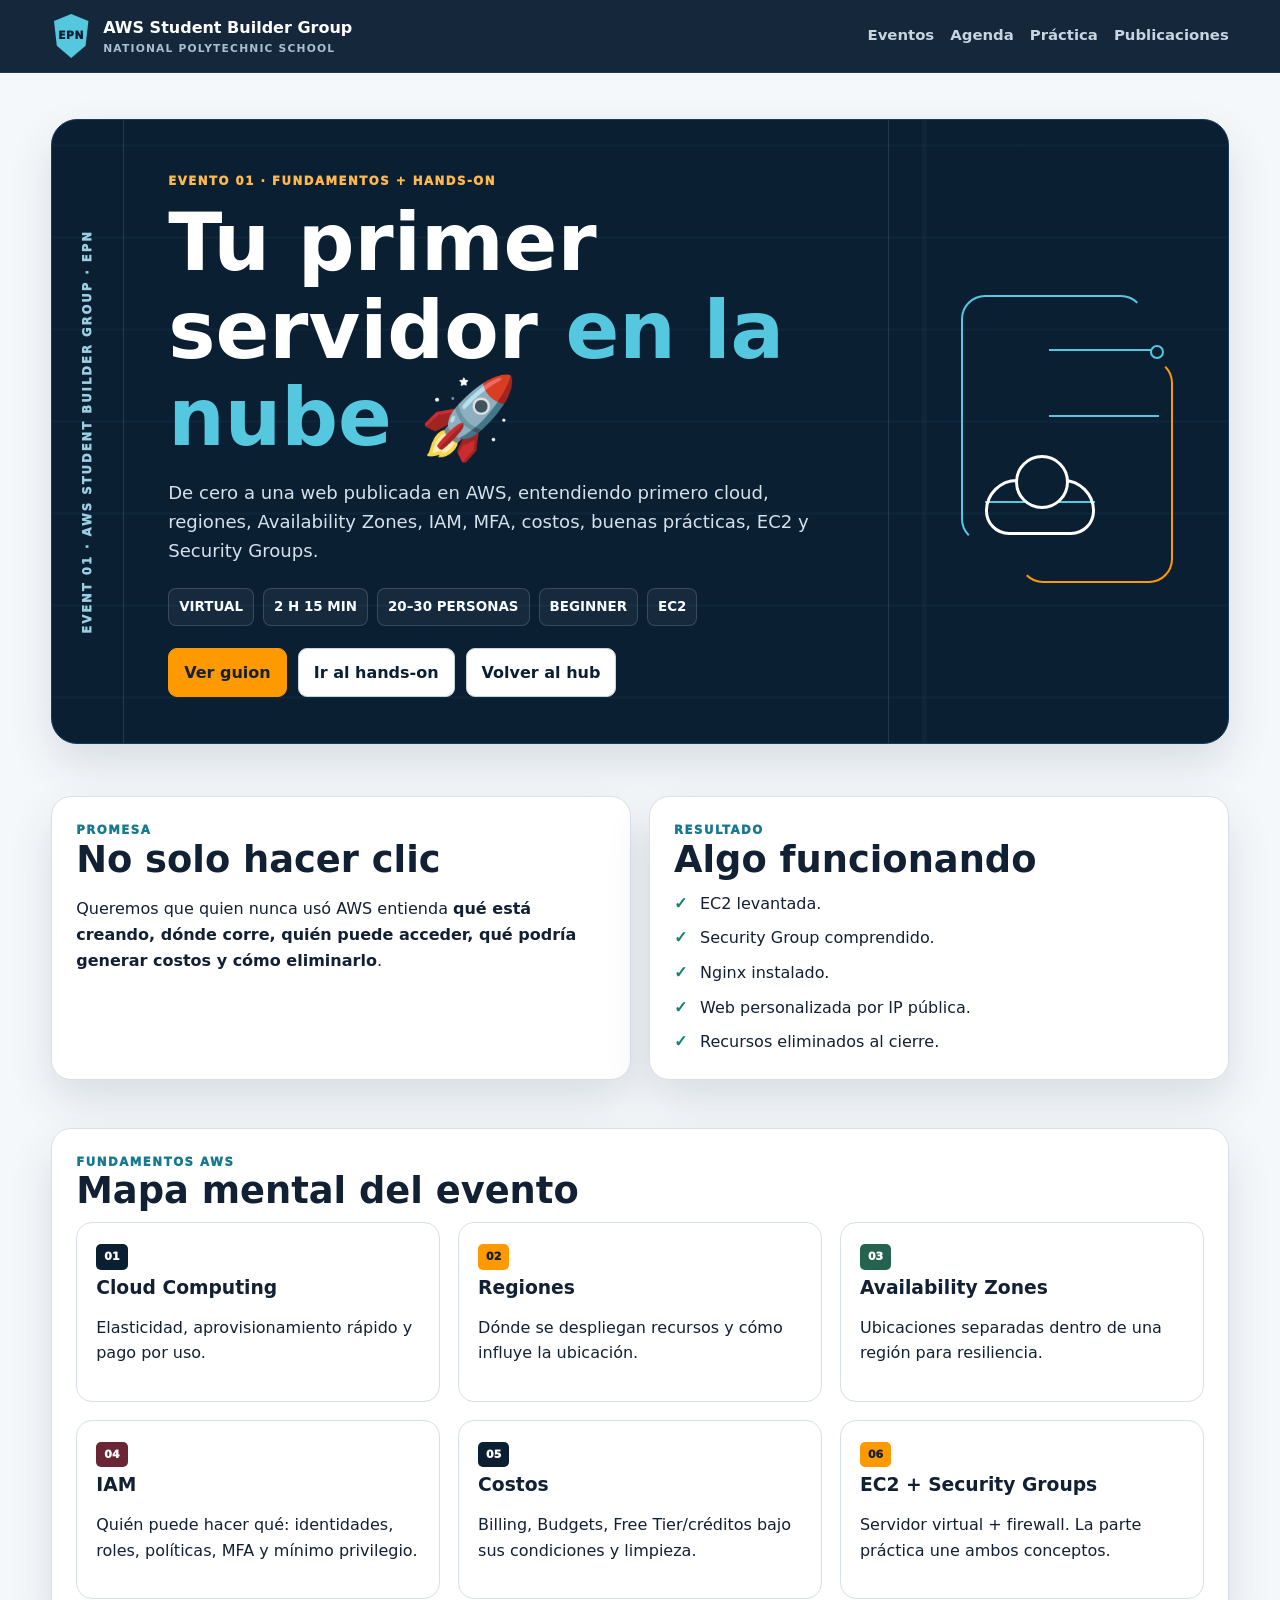
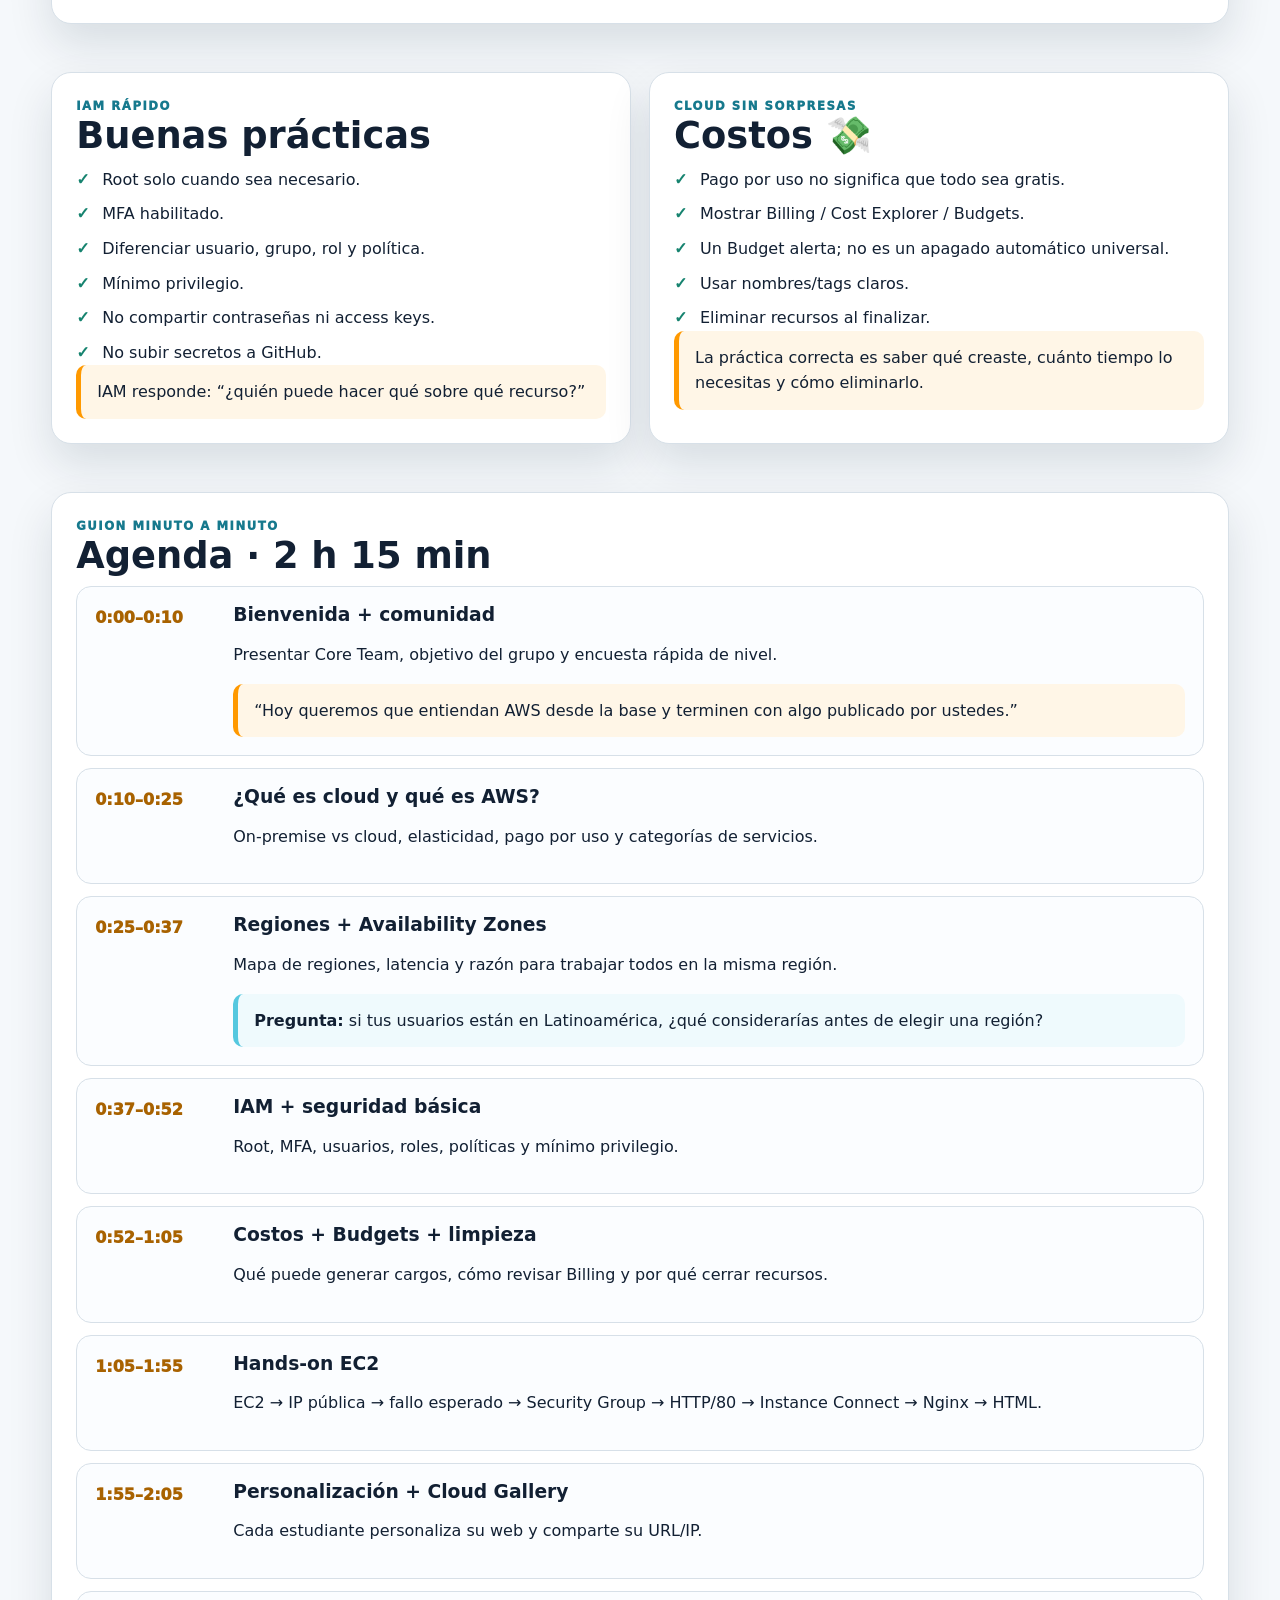
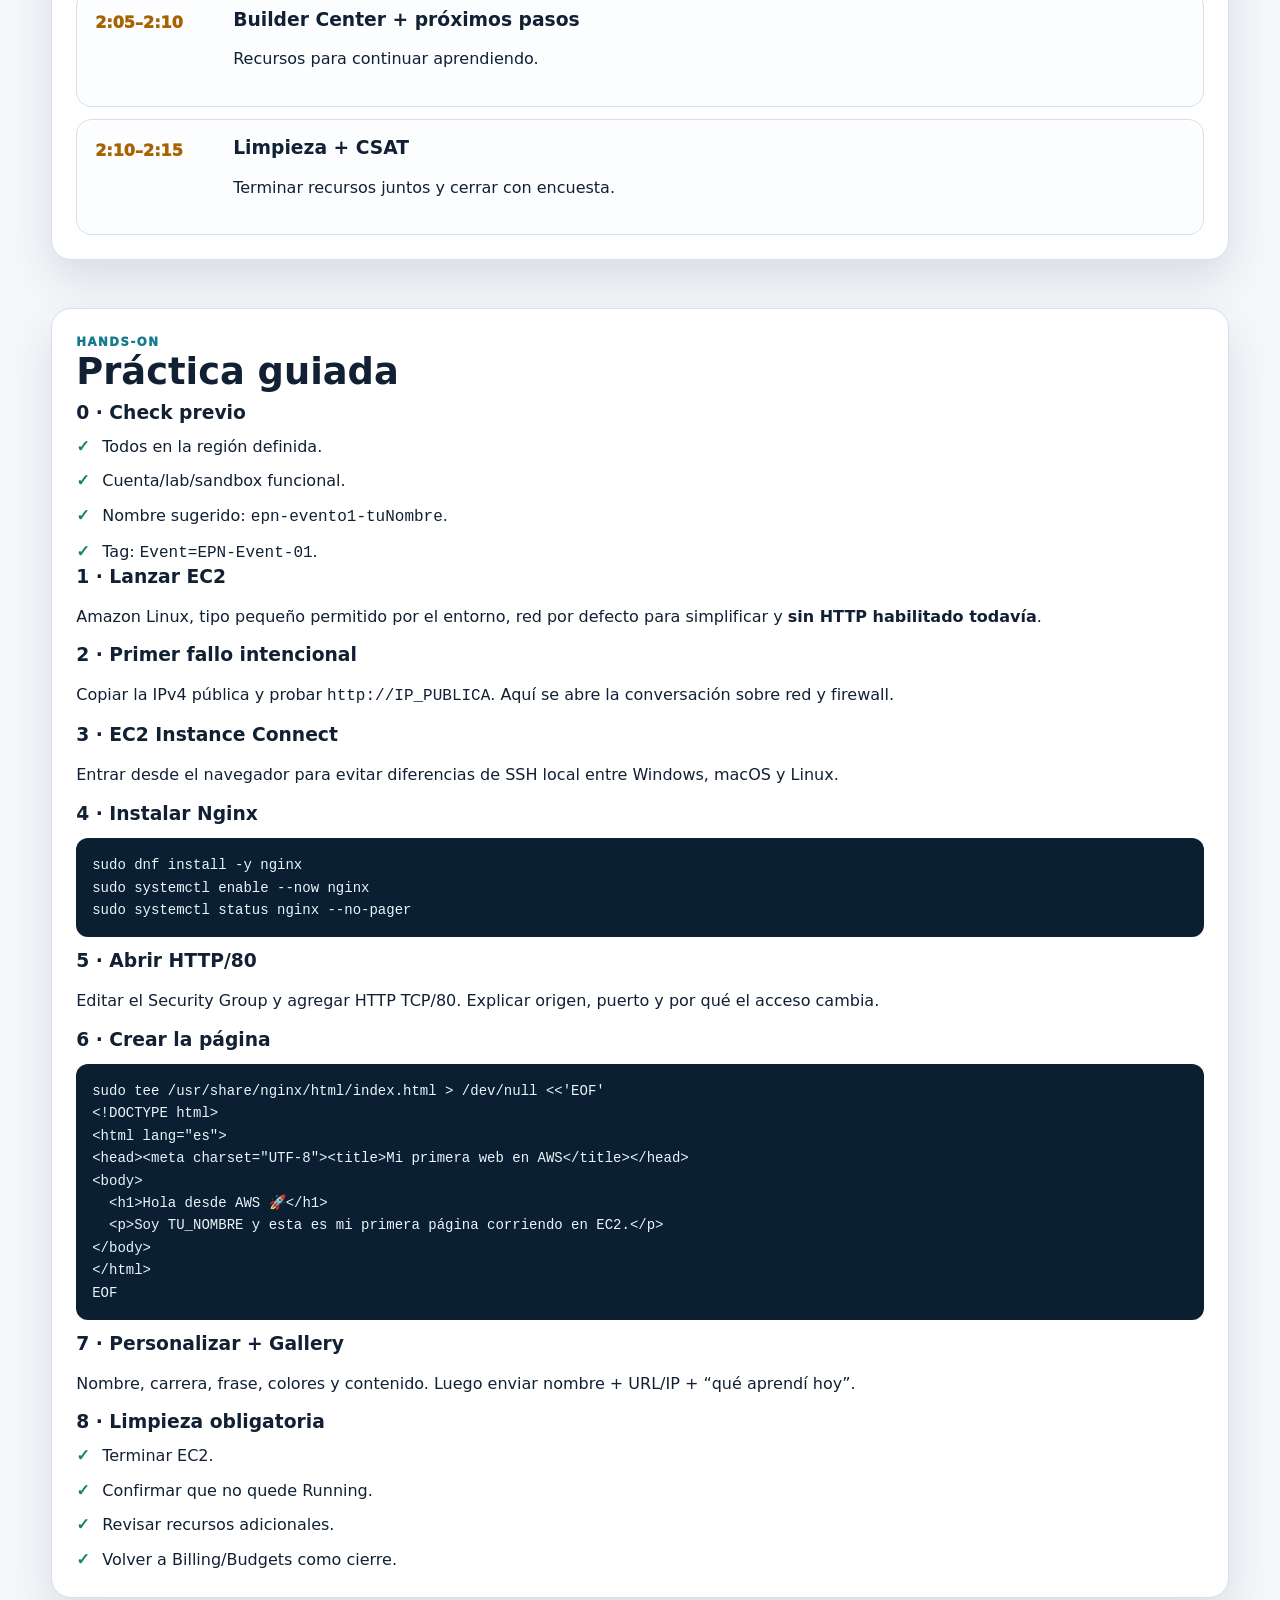
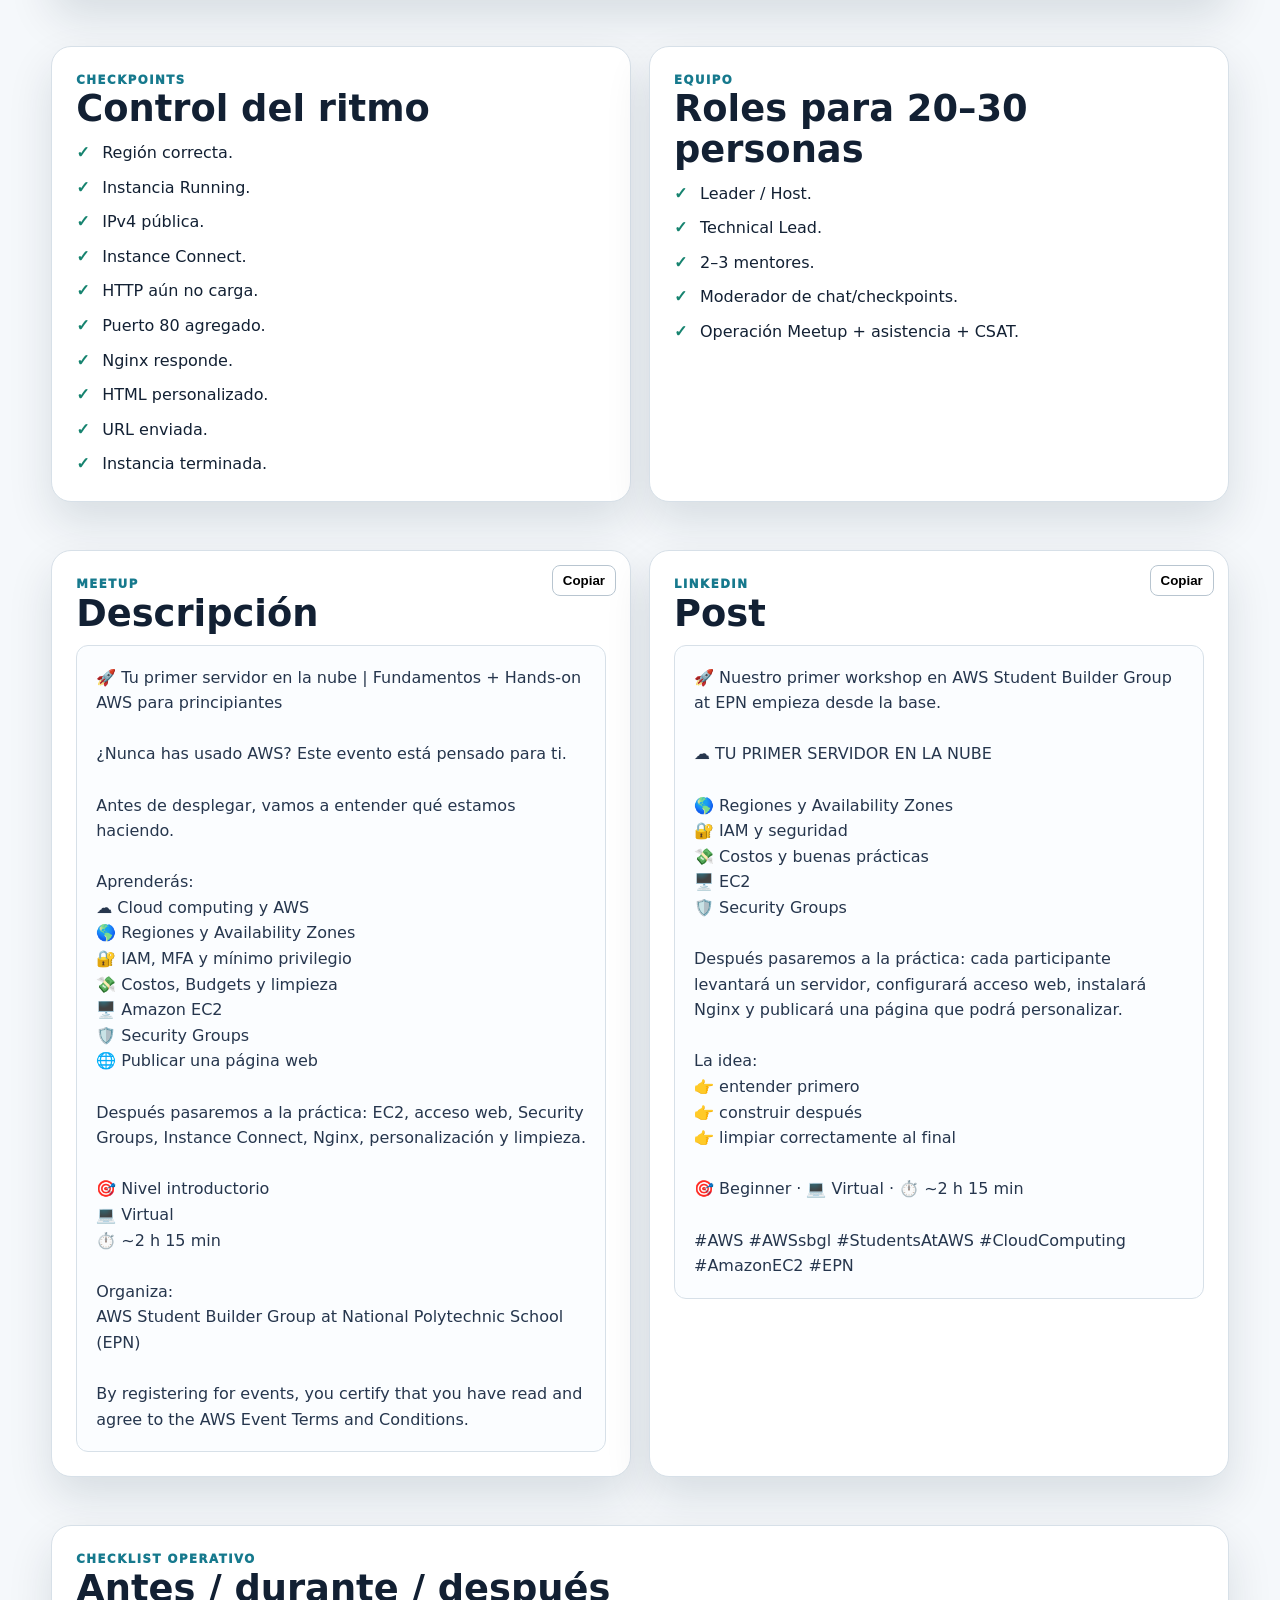
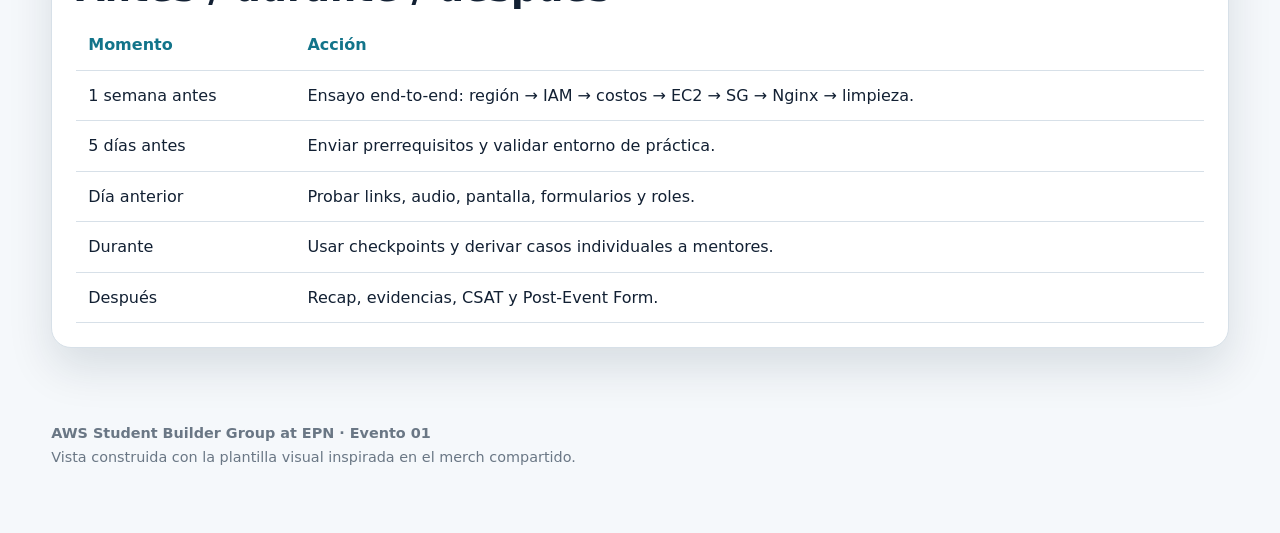
==== commit d45e2802: "Align Evento 1 with merch-derived visual system" ====
--- a/eventos/evento-01/index.html
+++ b/eventos/evento-01/index.html
@@ -2,15 +2,19 @@
 <title>Evento 01 · Tu primer servidor en la nube</title>
 <meta name="description" content="Plan completo del Evento 1 del AWS Student Builder Group at EPN.">
 <link rel="stylesheet" href="../../assets/styles.css"></head><body>
-<header class="topbar"><div class="wrap nav"><a class="brand" href="../../"><span class="brand-mark"></span>AWS SBG <span>at EPN</span></a><nav class="navlinks"><a href="../../">Eventos</a><a href="#agenda">Agenda</a><a href="#practica">Práctica</a><a href="#publicaciones">Publicaciones</a></nav></div></header>
+<header class="topbar"><div class="wrap nav"><a class="brand" href="../../"><span class="brand-shield">EPN</span><span><span class="brand-main">AWS Student Builder Group</span><span class="brand-sub">National Polytechnic School</span></span></a><nav class="navlinks"><a href="../../">Eventos</a><a href="#agenda">Agenda</a><a href="#practica">Práctica</a><a href="#publicaciones">Publicaciones</a></nav></div></header>
 
 <main class="wrap">
-<section class="hero"><div class="hero-panel">
+<section class="hero"><div class="hero-shell">
+<div class="hero-rail"><span>EVENT 01 · AWS STUDENT BUILDER GROUP · EPN</span></div>
+<div class="hero-copy">
 <div class="eyebrow">Evento 01 · Fundamentos + Hands-on</div>
 <h1>Tu primer servidor <span>en la nube</span> 🚀</h1>
 <p class="lead">De cero a una web publicada en AWS, entendiendo primero cloud, regiones, Availability Zones, IAM, MFA, costos, buenas prácticas, EC2 y Security Groups.</p>
-<div class="chips"><span class="chip">Virtual</span><span class="chip">2 h 15 min</span><span class="chip">20–30 personas</span><span class="chip">Beginner</span><span class="chip">EC2</span></div>
+<div class="chips"><span class="chip">VIRTUAL</span><span class="chip">2 H 15 MIN</span><span class="chip">20–30 PERSONAS</span><span class="chip">BEGINNER</span><span class="chip">EC2</span></div>
 <div class="btns"><a class="btn primary" href="#agenda">Ver guion</a><a class="btn" href="#practica">Ir al hands-on</a><a class="btn" href="../../">Volver al hub</a></div>
+</div>
+<div class="hero-art"><div class="circuit"><div class="trace"></div><div class="cloud-mark"></div></div></div>
 </div></section>
 
 <section><div class="two">
--- a/assets/styles.css
+++ b/assets/styles.css
@@ -1,99 +1,65 @@
 :root{
-  --ink:#10233d;
-  --navy:#162b49;
-  --navy-2:#0e1d33;
-  --cream:#f4eee4;
-  --paper:#fffaf2;
-  --orange:#f59e0b;
-  --orange-2:#ffb52e;
-  --cyan:#4ec6d6;
-  --cyan-2:#83dce7;
-  --wine:#6f2a36;
-  --forest:#335b4a;
-  --line:#d9cdbd;
-  --muted:#6f7783;
+  --navy:#0b1f33;
+  --navy2:#102a45;
+  --navy3:#173958;
+  --sky:#55c8df;
+  --sky2:#9fe6f2;
+  --orange:#ff9900;
+  --orange2:#ffb84d;
   --white:#ffffff;
-  --shadow:0 18px 50px rgba(16,35,61,.13);
-  --r:22px;
+  --ice:#f5f8fb;
+  --line:#d7e0e8;
+  --ink:#122033;
+  --muted:#607084;
+  --green:#24644f;
+  --burgundy:#6a2635;
+  --shadow:0 20px 45px rgba(11,31,51,.12);
+  --r:20px;
 }
 *{box-sizing:border-box}
 html{scroll-behavior:smooth}
-body{
-  margin:0;
-  color:var(--ink);
-  background:
-    linear-gradient(rgba(244,238,228,.94),rgba(244,238,228,.94)),
-    repeating-linear-gradient(0deg,transparent 0 22px,rgba(16,35,61,.025) 23px 24px);
-  font:16px/1.62 Inter,ui-sans-serif,system-ui,-apple-system,"Segoe UI",sans-serif;
-}
-a{color:inherit}
-.wrap{width:min(1180px,92%);margin:auto}
-.topbar{position:sticky;top:0;z-index:30;background:rgba(14,29,51,.96);border-bottom:1px solid rgba(255,255,255,.08);backdrop-filter:blur(12px)}
-.nav{min-height:70px;display:flex;align-items:center;justify-content:space-between;gap:18px}
-.brand{display:flex;align-items:center;gap:11px;color:#fff;text-decoration:none;font-weight:900;letter-spacing:.02em}
-.brand-mark{width:38px;height:38px;border:2px solid var(--cyan);border-radius:10px;display:grid;place-items:center;position:relative;box-shadow:inset 0 0 0 3px rgba(78,198,214,.12)}
-.brand-mark:after{content:"EPN";font-size:.64rem;letter-spacing:.08em;color:var(--cyan);font-weight:1000}
-.brand span{color:var(--orange-2)}
-.navlinks{display:flex;gap:16px;flex-wrap:wrap}
-.navlinks a{text-decoration:none;color:#ced7e4;font-weight:750;font-size:.93rem}
-.navlinks a:hover{color:#fff}
-.hero{padding:74px 0 44px}
-.hero-panel{background:var(--navy);color:#fff;border-radius:30px;padding:clamp(28px,5vw,58px);position:relative;overflow:hidden;box-shadow:var(--shadow)}
-.hero-panel:before,.hero-panel:after{content:"";position:absolute;border-radius:999px;pointer-events:none}
-.hero-panel:before{width:360px;height:360px;right:-120px;top:-160px;border:28px solid rgba(78,198,214,.08)}
-.hero-panel:after{width:260px;height:260px;right:30px;bottom:-170px;border:24px solid rgba(245,158,11,.10)}
-.eyebrow,.kicker{text-transform:uppercase;letter-spacing:.12em;font-size:.76rem;font-weight:950}
-.eyebrow{color:var(--orange-2)}
-.kicker{color:#177e91}
-.hero h1,h1{font-size:clamp(2.5rem,6.5vw,5rem);line-height:1.02;margin:.45rem 0 1rem}
-.hero h1 span,h1 span{color:var(--cyan)}
-h2{font-size:clamp(1.6rem,3vw,2.25rem);line-height:1.12;margin:.25rem 0 .8rem}
-h3{line-height:1.2;margin:.2rem 0 .55rem}
-.lead{max-width:900px;color:#d8e0ea;font-size:1.12rem}
-.hero .lead{color:#d8e0ea}
-.chips{display:flex;gap:9px;flex-wrap:wrap;margin:22px 0}
-.chip{display:inline-flex;align-items:center;gap:7px;padding:8px 12px;border:1px solid rgba(255,255,255,.14);border-radius:999px;background:rgba(255,255,255,.06);color:#f6f8fb;font-weight:800;font-size:.87rem}
-.btns{display:flex;gap:12px;flex-wrap:wrap}
-.btn{display:inline-flex;align-items:center;justify-content:center;gap:8px;text-decoration:none;border:1px solid #c9bcaa;border-radius:12px;padding:11px 16px;font-weight:900;background:var(--paper);color:var(--ink)}
-.btn.primary{background:var(--orange);border-color:var(--orange);color:#172033}
-.btn.dark{background:var(--navy);border-color:var(--navy);color:#fff}
-section{padding:24px 0}
-.card{background:var(--paper);border:1px solid var(--line);border-radius:var(--r);padding:25px;box-shadow:var(--shadow);position:relative}
-.card.stitched:before{content:"";position:absolute;inset:8px;border:1px dashed rgba(16,35,61,.20);border-radius:15px;pointer-events:none}
-.grid{display:grid;grid-template-columns:repeat(3,minmax(0,1fr));gap:18px}
-.two{display:grid;grid-template-columns:repeat(2,minmax(0,1fr));gap:18px}
-.four{display:grid;grid-template-columns:repeat(4,minmax(0,1fr));gap:16px}
-.event-card{display:flex;flex-direction:column;min-height:315px;overflow:hidden}
-.event-card:after{content:"";height:7px;position:absolute;left:0;right:0;bottom:0;background:linear-gradient(90deg,var(--cyan) 0 34%,var(--orange) 34% 67%,var(--navy) 67%)}
-.event-card .num{font-size:.76rem;font-weight:950;color:#9a5b00;text-transform:uppercase;letter-spacing:.13em}
-.event-card p,.muted{color:var(--muted)}
-.event-card .spacer{flex:1}
-.status{display:inline-flex;align-items:center;gap:7px;font-size:.76rem;font-weight:950;border:1px solid #c8bca9;padding:6px 10px;border-radius:999px;width:max-content;margin-bottom:14px;background:#fff}
-.status.live{border-color:#9fc7ba;color:#205b48;background:#edf8f4}
-.status.soon{border-color:#dfc28b;color:#7b550b;background:#fff7e8}
-.patch{display:inline-block;border:2px solid var(--navy);border-radius:12px;padding:7px 10px;background:#fff;color:var(--navy);font-weight:950;box-shadow:3px 3px 0 var(--cyan)}
-.palette{display:flex;gap:10px;flex-wrap:wrap;margin:14px 0 0}
-.swatch{width:74px;height:74px;border-radius:16px;border:1px solid rgba(0,0,0,.09);display:flex;align-items:flex-end;padding:7px;color:#fff;font-size:.65rem;font-weight:900}
-.swatch.cream{background:var(--cream);color:var(--ink)}.swatch.navy{background:var(--navy)}.swatch.orange{background:var(--orange);color:#172033}.swatch.cyan{background:var(--cyan);color:#10233d}.swatch.wine{background:var(--wine)}.swatch.forest{background:var(--forest)}
-.check{list-style:none;padding:0;margin:0;display:grid;gap:9px}
-.check li{padding-left:27px;position:relative}
-.check li:before{content:"✓";position:absolute;left:0;color:#168b75;font-weight:1000}
-.timeline{display:grid;gap:12px}
-.slot{display:grid;grid-template-columns:120px 1fr;gap:18px;padding:19px;border:1px solid var(--line);border-radius:17px;background:#fffaf3}
-.time{font-weight:1000;color:#a35f00;font-variant-numeric:tabular-nums}
-.note{padding:15px 17px;border:1px solid #bfcfda;border-left:5px solid var(--cyan);border-radius:13px;background:#f4fbfc}
-.speaker{padding:15px 17px;border-left:5px solid var(--orange);border-radius:13px;background:#fff3da}
-.concept{border:1px solid var(--line);border-radius:18px;padding:19px;background:#fff}
-.concept .tag{display:inline-block;border-radius:999px;padding:4px 8px;background:var(--navy);color:#fff;font-size:.7rem;font-weight:950;margin-bottom:8px}
-.concept.orange .tag{background:var(--orange);color:#172033}.concept.green .tag{background:var(--forest)}.concept.purple .tag{background:var(--wine)}
-.code{background:#0e1d33;color:#e7f7fb;border-radius:15px;padding:17px;overflow:auto;font:14px/1.6 ui-monospace,SFMono-Regular,Menlo,monospace;border:1px solid #20395f}
-table{width:100%;border-collapse:collapse}th,td{text-align:left;padding:12px;border-bottom:1px solid var(--line);vertical-align:top}th{color:#176f7c}
-.copybox{position:relative}.copybox button{position:absolute;right:14px;top:14px;border:1px solid #bda98b;background:#fff;color:var(--ink);padding:7px 10px;border-radius:9px;font-weight:800;cursor:pointer}
-.copytext{white-space:pre-wrap;border:1px solid var(--line);border-radius:14px;background:#fff;padding:20px;color:#26364d}
-.template-strip{display:grid;grid-template-columns:repeat(6,1fr);gap:7px;margin:22px 0}
-.template-strip span{height:8px;border-radius:999px}.template-strip span:nth-child(1),.template-strip span:nth-child(4){background:var(--navy)}.template-strip span:nth-child(2),.template-strip span:nth-child(5){background:var(--cyan)}.template-strip span:nth-child(3),.template-strip span:nth-child(6){background:var(--orange)}
-.footer{padding:48px 0 70px;color:#697280;font-size:.9rem}
-.small{font-size:.88rem}
-@media(max-width:960px){.grid,.four{grid-template-columns:repeat(2,1fr)}}
-@media(max-width:720px){.grid,.two,.four{grid-template-columns:1fr}.slot{grid-template-columns:1fr}.navlinks{display:none}.hero{padding-top:38px}.hero-panel{border-radius:22px}.copybox button{position:static;margin-bottom:12px}}
-@media print{.topbar,.btns,.copybox button{display:none}body{background:#fff}.card,.slot,.concept{box-shadow:none}}
+body{margin:0;background:var(--ice);color:var(--ink);font:16px/1.6 Inter,ui-sans-serif,system-ui,-apple-system,"Segoe UI",sans-serif}
+a{color:inherit}.wrap{width:min(1180px,92%);margin:auto}
+.topbar{position:sticky;top:0;z-index:40;background:rgba(11,31,51,.96);border-bottom:1px solid rgba(255,255,255,.08);backdrop-filter:blur(12px)}
+.nav{min-height:72px;display:flex;align-items:center;justify-content:space-between;gap:18px}
+.brand{display:flex;align-items:center;gap:12px;text-decoration:none;color:#fff;font-weight:900}
+.brand-shield{width:40px;height:44px;clip-path:polygon(50% 0,93% 16%,86% 72%,50% 100%,14% 72%,7% 16%);background:var(--sky);display:grid;place-items:center;color:var(--navy);font-size:.67rem;font-weight:1000;letter-spacing:.06em;box-shadow:0 0 0 5px rgba(85,200,223,.08)}
+.brand-sub{display:block;font-size:.67rem;letter-spacing:.11em;text-transform:uppercase;color:#a9bed1;font-weight:800}
+.brand-main{line-height:1.05}
+.navlinks{display:flex;gap:16px;flex-wrap:wrap}.navlinks a{text-decoration:none;color:#c8d5e1;font-weight:760;font-size:.93rem}.navlinks a:hover{color:#fff}
+.hero{padding:46px 0 28px}
+.hero-shell{position:relative;overflow:hidden;background:var(--navy);color:#fff;border-radius:26px;min-height:520px;display:grid;grid-template-columns:72px 1fr 340px;box-shadow:var(--shadow);border:1px solid #163b5d}
+.hero-shell:before{content:"";position:absolute;inset:0;background:
+linear-gradient(90deg,transparent 0 74%,rgba(255,255,255,.025) 74% 74.4%,transparent 74.4%),
+repeating-linear-gradient(0deg,transparent 0 44px,rgba(85,200,223,.045) 45px 46px,transparent 47px 92px);pointer-events:none}
+.hero-rail{position:relative;z-index:2;border-right:1px solid rgba(255,255,255,.11);display:flex;align-items:center;justify-content:center;overflow:hidden}
+.hero-rail span{writing-mode:vertical-rl;transform:rotate(180deg);letter-spacing:.18em;text-transform:uppercase;font-size:.72rem;color:#9bcfe0;font-weight:950}
+.hero-copy{position:relative;z-index:2;padding:52px 44px 46px}
+.hero-art{position:relative;z-index:2;border-left:1px solid rgba(255,255,255,.1);display:flex;align-items:center;justify-content:center;min-height:100%}
+.circuit{width:250px;height:330px;position:relative}
+.circuit:before,.circuit:after{content:"";position:absolute;border:2px solid var(--sky);border-radius:24px}
+.circuit:before{inset:28px 38px 54px 28px;border-right-color:transparent;border-bottom-color:transparent}
+.circuit:after{inset:92px 10px 14px 86px;border-left-color:transparent;border-top-color:transparent;border-color:var(--orange);border-left-color:transparent;border-top-color:transparent}
+.trace{position:absolute;background:var(--sky);height:2px;width:110px;right:24px;top:82px;box-shadow:0 66px 0 var(--sky),-64px 152px 0 var(--sky)}
+.trace:after{content:"";position:absolute;right:-5px;top:-4px;width:10px;height:10px;border:2px solid var(--sky);border-radius:50%;background:var(--navy)}
+.cloud-mark{position:absolute;left:52px;bottom:62px;width:110px;height:56px;border:3px solid #fff;border-radius:40px 40px 30px 30px}
+.cloud-mark:before{content:"";position:absolute;width:48px;height:48px;border:3px solid #fff;border-radius:50%;left:27px;top:-27px;background:var(--navy)}
+.eyebrow,.kicker{text-transform:uppercase;letter-spacing:.13em;font-size:.73rem;font-weight:1000}.eyebrow{color:var(--orange2)}.kicker{color:#16798d}
+h1,h2,h3{line-height:1.1;margin:0 0 .65rem}.hero h1{font-size:clamp(2.6rem,6.2vw,5rem);max-width:760px;margin:.55rem 0 1rem}.hero h1 span{color:var(--sky)}h2{font-size:clamp(1.65rem,3vw,2.3rem)}
+.lead{font-size:1.13rem;color:#d5e1eb;max-width:790px}.chips{display:flex;gap:9px;flex-wrap:wrap;margin:22px 0}.chip{display:inline-flex;align-items:center;gap:6px;border:1px solid rgba(255,255,255,.15);border-radius:8px;padding:7px 10px;background:rgba(255,255,255,.05);font-size:.84rem;font-weight:850;color:#f6fbff}.btns{display:flex;gap:11px;flex-wrap:wrap}.btn{display:inline-flex;align-items:center;justify-content:center;gap:8px;text-decoration:none;border-radius:9px;padding:11px 15px;font-weight:900;border:1px solid #c9d4dd;background:#fff;color:var(--navy)}.btn.primary{background:var(--orange);border-color:var(--orange);color:#142033}.btn.dark{background:var(--navy);color:#fff;border-color:var(--navy)}
+section{padding:24px 0}.grid{display:grid;grid-template-columns:repeat(3,minmax(0,1fr));gap:18px}.two{display:grid;grid-template-columns:repeat(2,minmax(0,1fr));gap:18px}
+.card{background:#fff;border:1px solid var(--line);border-radius:var(--r);padding:24px;box-shadow:var(--shadow);position:relative;overflow:hidden}
+.card.badged:before{content:"";position:absolute;left:0;top:0;width:8px;height:100%;background:linear-gradient(var(--sky),var(--orange))}
+.event-card{min-height:330px;display:flex;flex-direction:column}.event-card .spacer{flex:1}.event-card .event-badge{width:64px;height:70px;clip-path:polygon(50% 0,93% 16%,86% 72%,50% 100%,14% 72%,7% 16%);background:var(--navy);color:#fff;display:grid;place-items:center;text-align:center;font-size:.72rem;font-weight:1000;line-height:1.05;margin-bottom:14px}.event-card:nth-child(2n) .event-badge{background:var(--burgundy)}.event-card:nth-child(3n) .event-badge{background:var(--green)}
+.status{display:inline-flex;align-items:center;gap:6px;width:max-content;border-radius:6px;padding:5px 8px;font-size:.73rem;font-weight:950;margin-bottom:12px;border:1px solid #ccd8e1;background:#f7fafc}.status.live{color:#1f624d;border-color:#afd1c4;background:#eff9f5}.status.soon{color:#8b5700;border-color:#efd2a2;background:#fff8e9}
+.muted,.event-card p{color:var(--muted)}
+.sticker-row{display:flex;gap:10px;flex-wrap:wrap;margin-top:16px}.sticker{display:inline-flex;align-items:center;gap:7px;background:#fff;border:2px solid var(--navy);padding:7px 10px;border-radius:10px;font-weight:900;box-shadow:3px 3px 0 var(--sky)}.sticker.orange{box-shadow:3px 3px 0 var(--orange)}.sticker.green{box-shadow:3px 3px 0 #4d8f74}
+.palette{display:flex;gap:10px;flex-wrap:wrap;margin-top:15px}.swatch{width:74px;height:74px;border-radius:12px;border:1px solid rgba(0,0,0,.08);display:flex;align-items:flex-end;padding:7px;font-size:.65rem;font-weight:1000;color:#fff}.swatch.navy{background:var(--navy)}.swatch.sky{background:var(--sky);color:var(--navy)}.swatch.orange{background:var(--orange);color:#162033}.swatch.white{background:#fff;color:var(--navy)}.swatch.wine{background:var(--burgundy)}.swatch.green{background:var(--green)}
+.concept{background:#fff;border:1px solid var(--line);border-radius:16px;padding:19px}.concept .tag{display:inline-block;background:var(--navy);color:#fff;padding:4px 8px;border-radius:5px;font-size:.69rem;font-weight:950;margin-bottom:8px}.concept.orange .tag{background:var(--orange);color:#172033}.concept.green .tag{background:var(--green)}.concept.purple .tag{background:var(--burgundy)}
+.check{list-style:none;padding:0;margin:0;display:grid;gap:9px}.check li{padding-left:26px;position:relative}.check li:before{content:"✓";position:absolute;left:0;color:#16836f;font-weight:1000}
+.timeline{display:grid;gap:12px}.slot{display:grid;grid-template-columns:120px 1fr;gap:18px;padding:18px;border:1px solid var(--line);border-radius:15px;background:#fbfdff}.time{font-weight:1000;color:#a86200}.note{padding:14px 16px;border-left:5px solid var(--sky);background:#effafd;border-radius:10px}.speaker{padding:14px 16px;border-left:5px solid var(--orange);background:#fff6e7;border-radius:10px}.code{background:var(--navy);color:#e8f6fb;border-radius:12px;padding:16px;overflow:auto;font:14px/1.6 ui-monospace,SFMono-Regular,Menlo,monospace}
+table{width:100%;border-collapse:collapse}th,td{text-align:left;padding:12px;border-bottom:1px solid var(--line);vertical-align:top}th{color:#12748a}
+.copybox{position:relative}.copybox button{position:absolute;right:14px;top:14px;border:1px solid #b8c5d0;background:#fff;padding:7px 10px;border-radius:8px;font-weight:850;cursor:pointer}.copytext{white-space:pre-wrap;border:1px solid var(--line);border-radius:12px;background:#fbfdff;padding:19px;color:#26364d}
+.ref-grid{display:grid;grid-template-columns:repeat(3,1fr);gap:14px}.ref{border:1px solid var(--line);border-radius:14px;padding:17px;background:#fff}.ref strong{display:block;color:var(--navy);margin-bottom:5px}
+.footer{padding:50px 0 70px;color:#6a7785;font-size:.9rem}
+@media(max-width:980px){.hero-shell{grid-template-columns:58px 1fr}.hero-art{display:none}.grid,.ref-grid{grid-template-columns:repeat(2,1fr)}}@media(max-width:720px){.grid,.two,.ref-grid{grid-template-columns:1fr}.slot{grid-template-columns:1fr}.navlinks{display:none}.hero-shell{grid-template-columns:1fr}.hero-rail{display:none}.hero-copy{padding:36px 26px}.copybox button{position:static;margin-bottom:10px}}
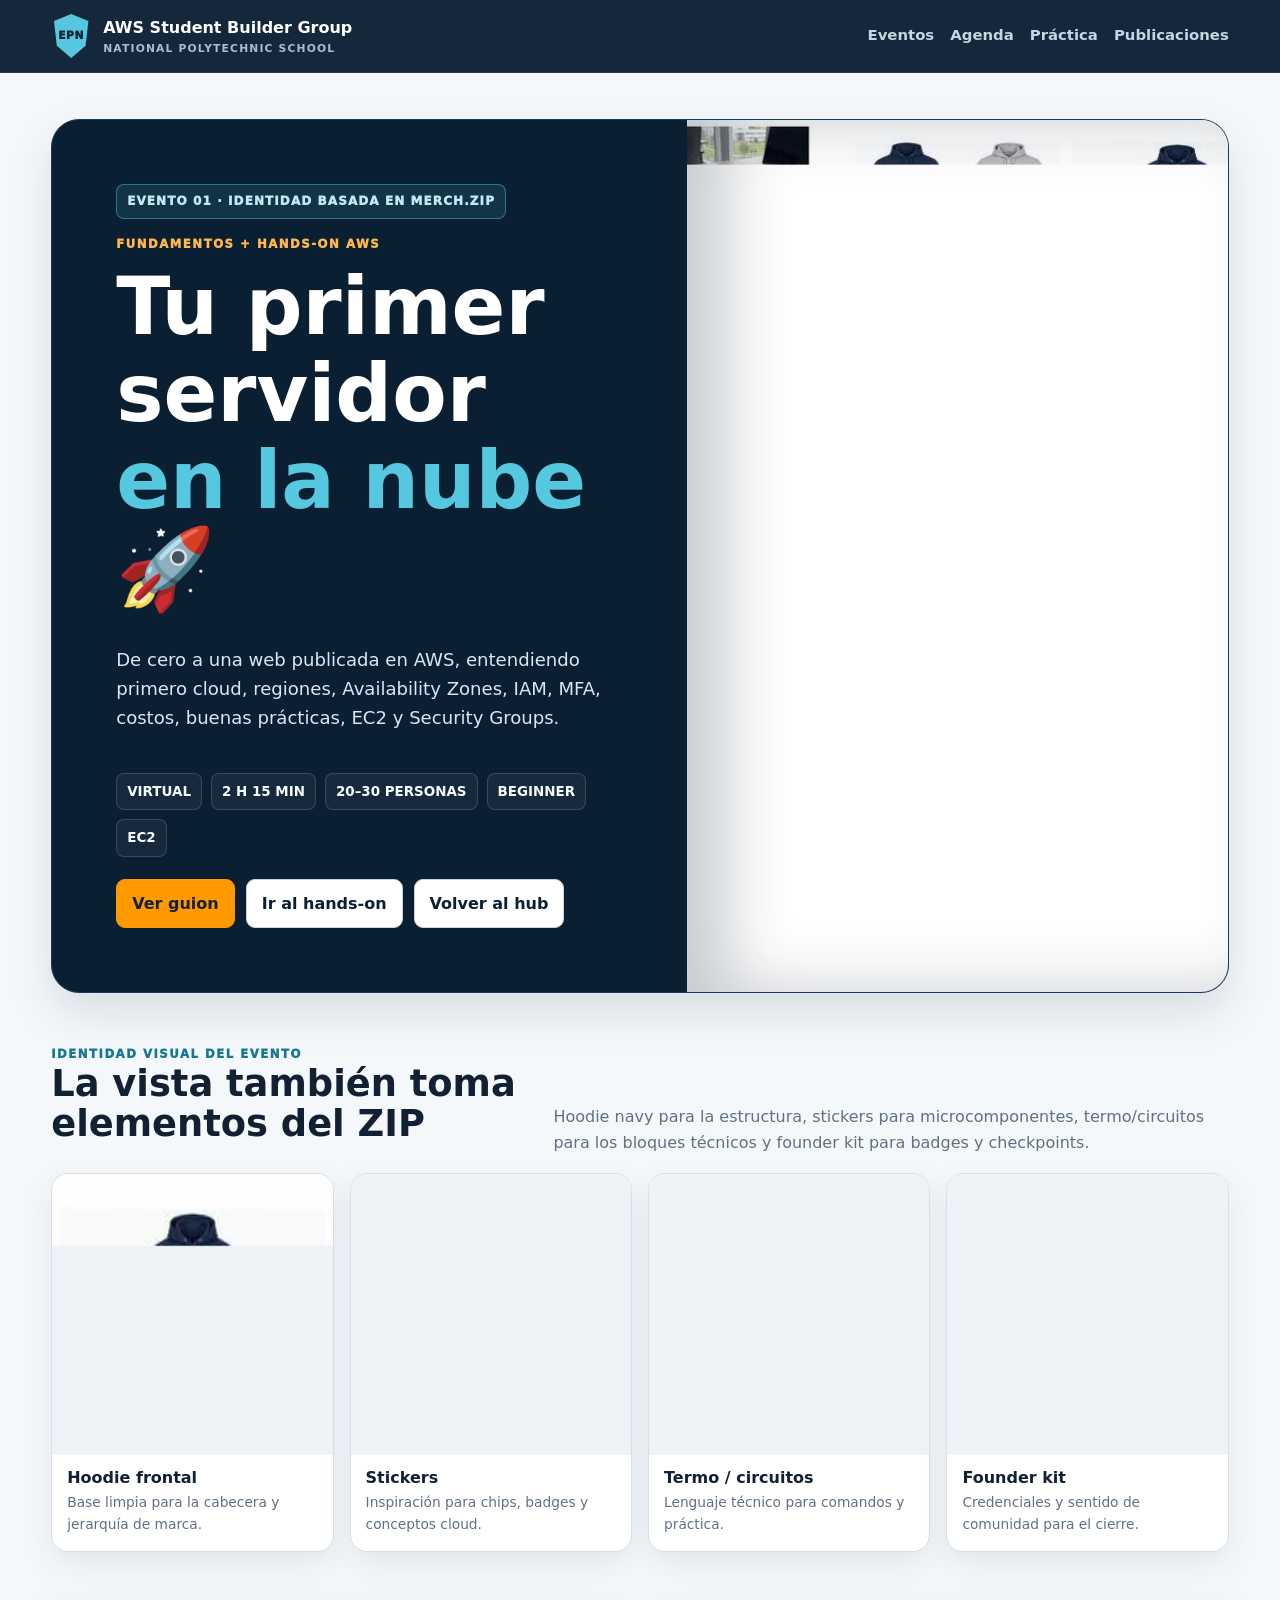
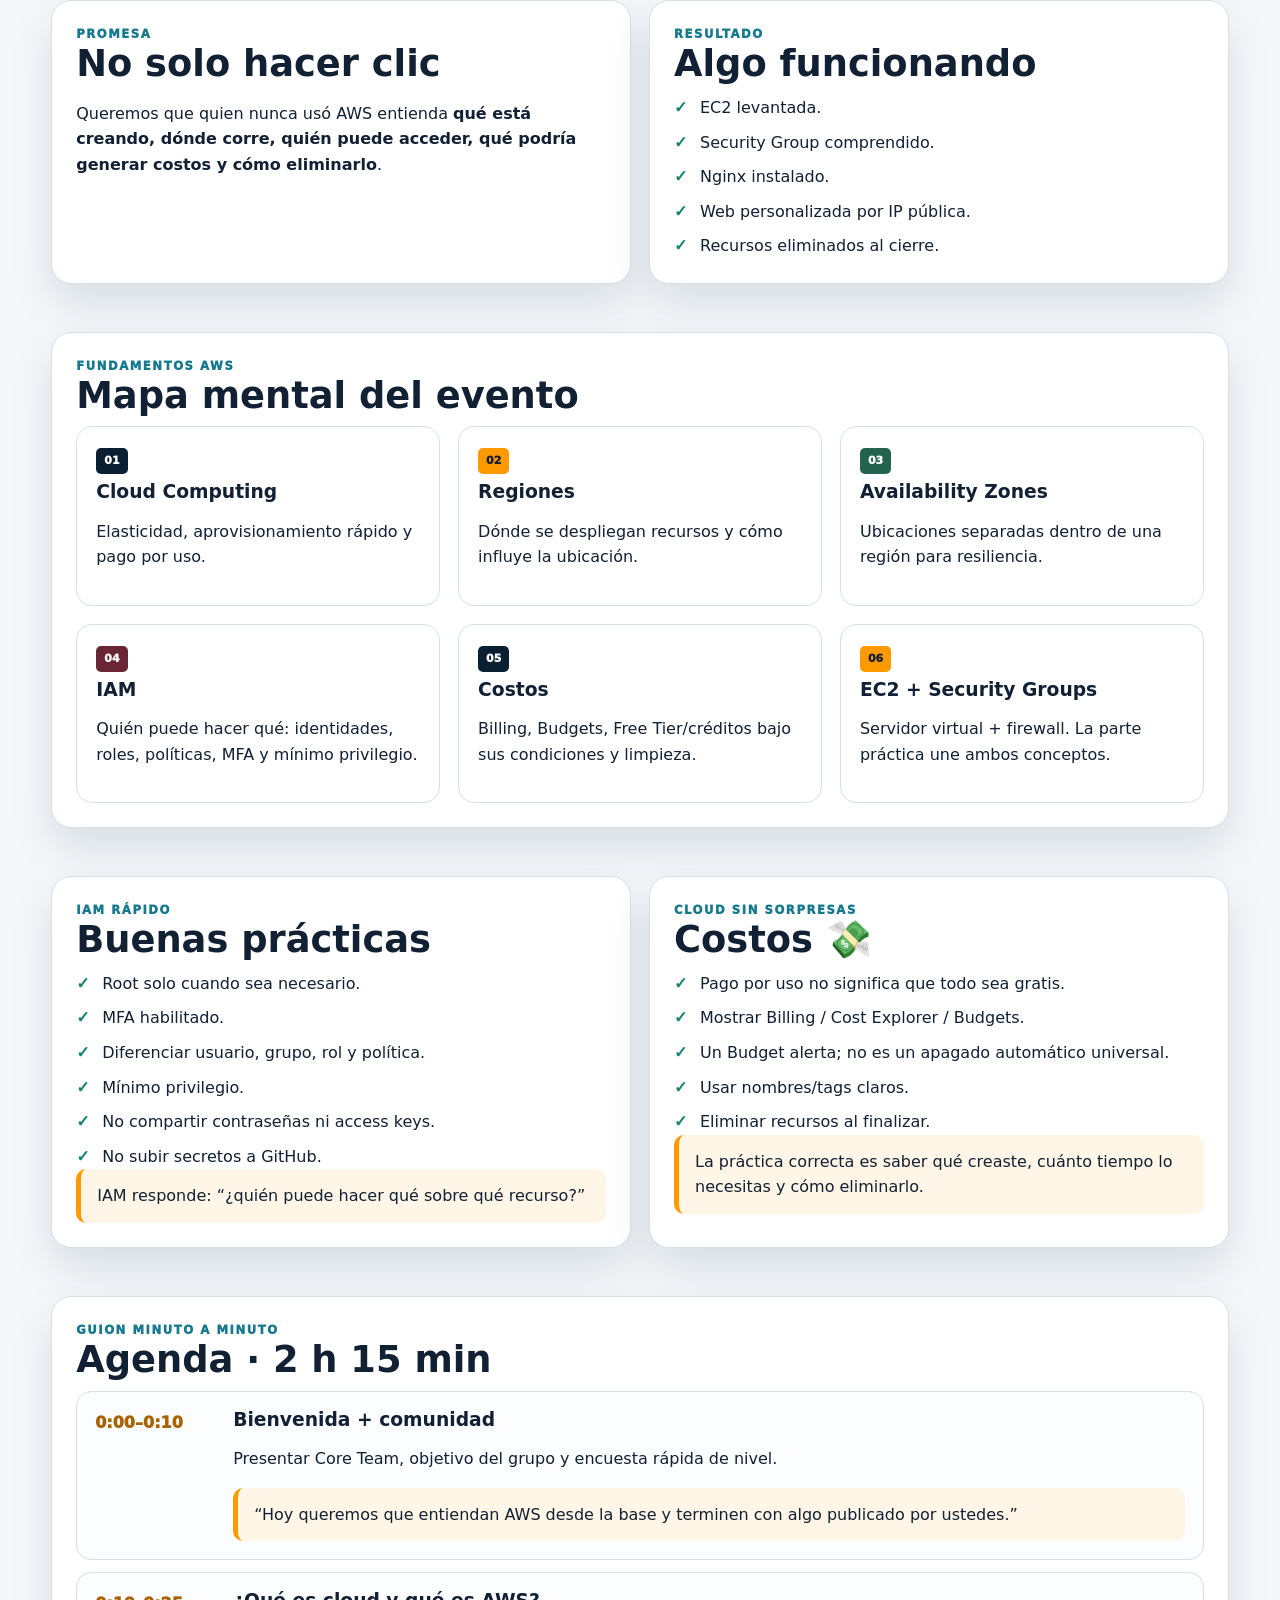
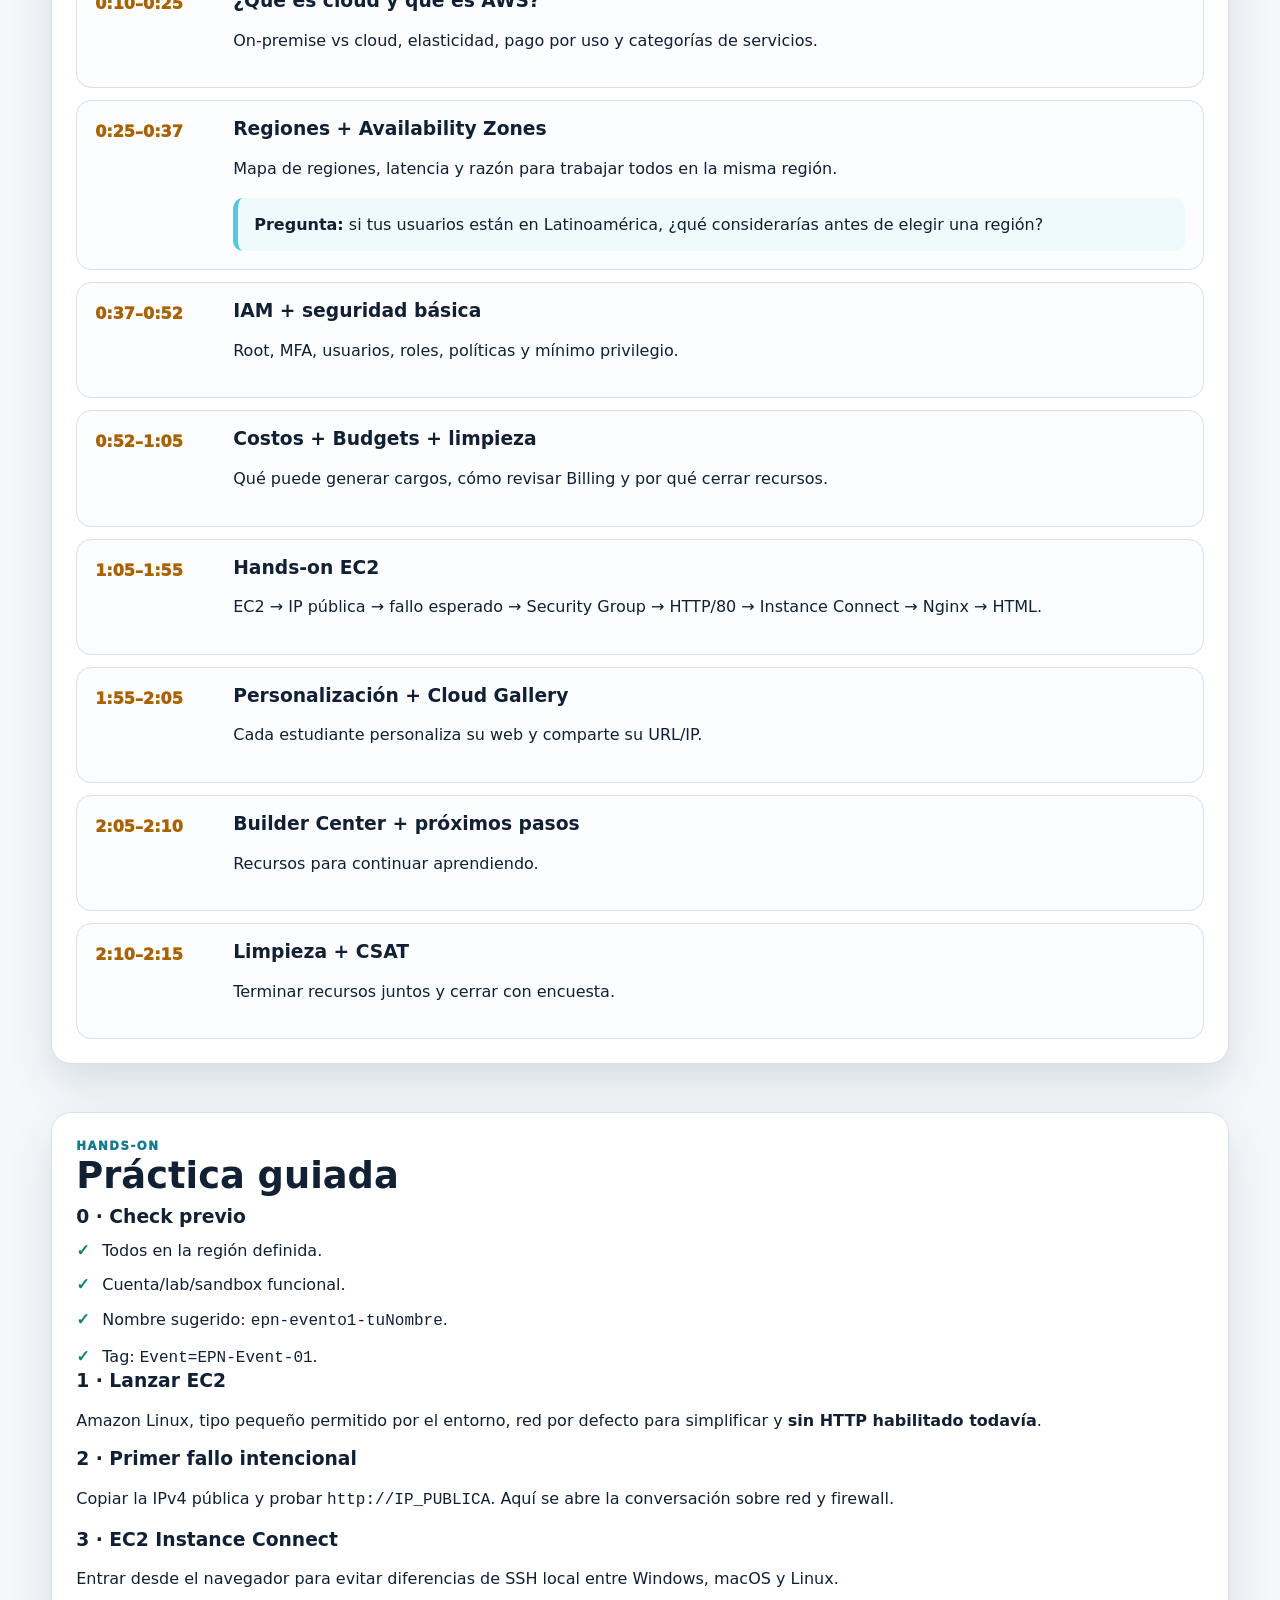
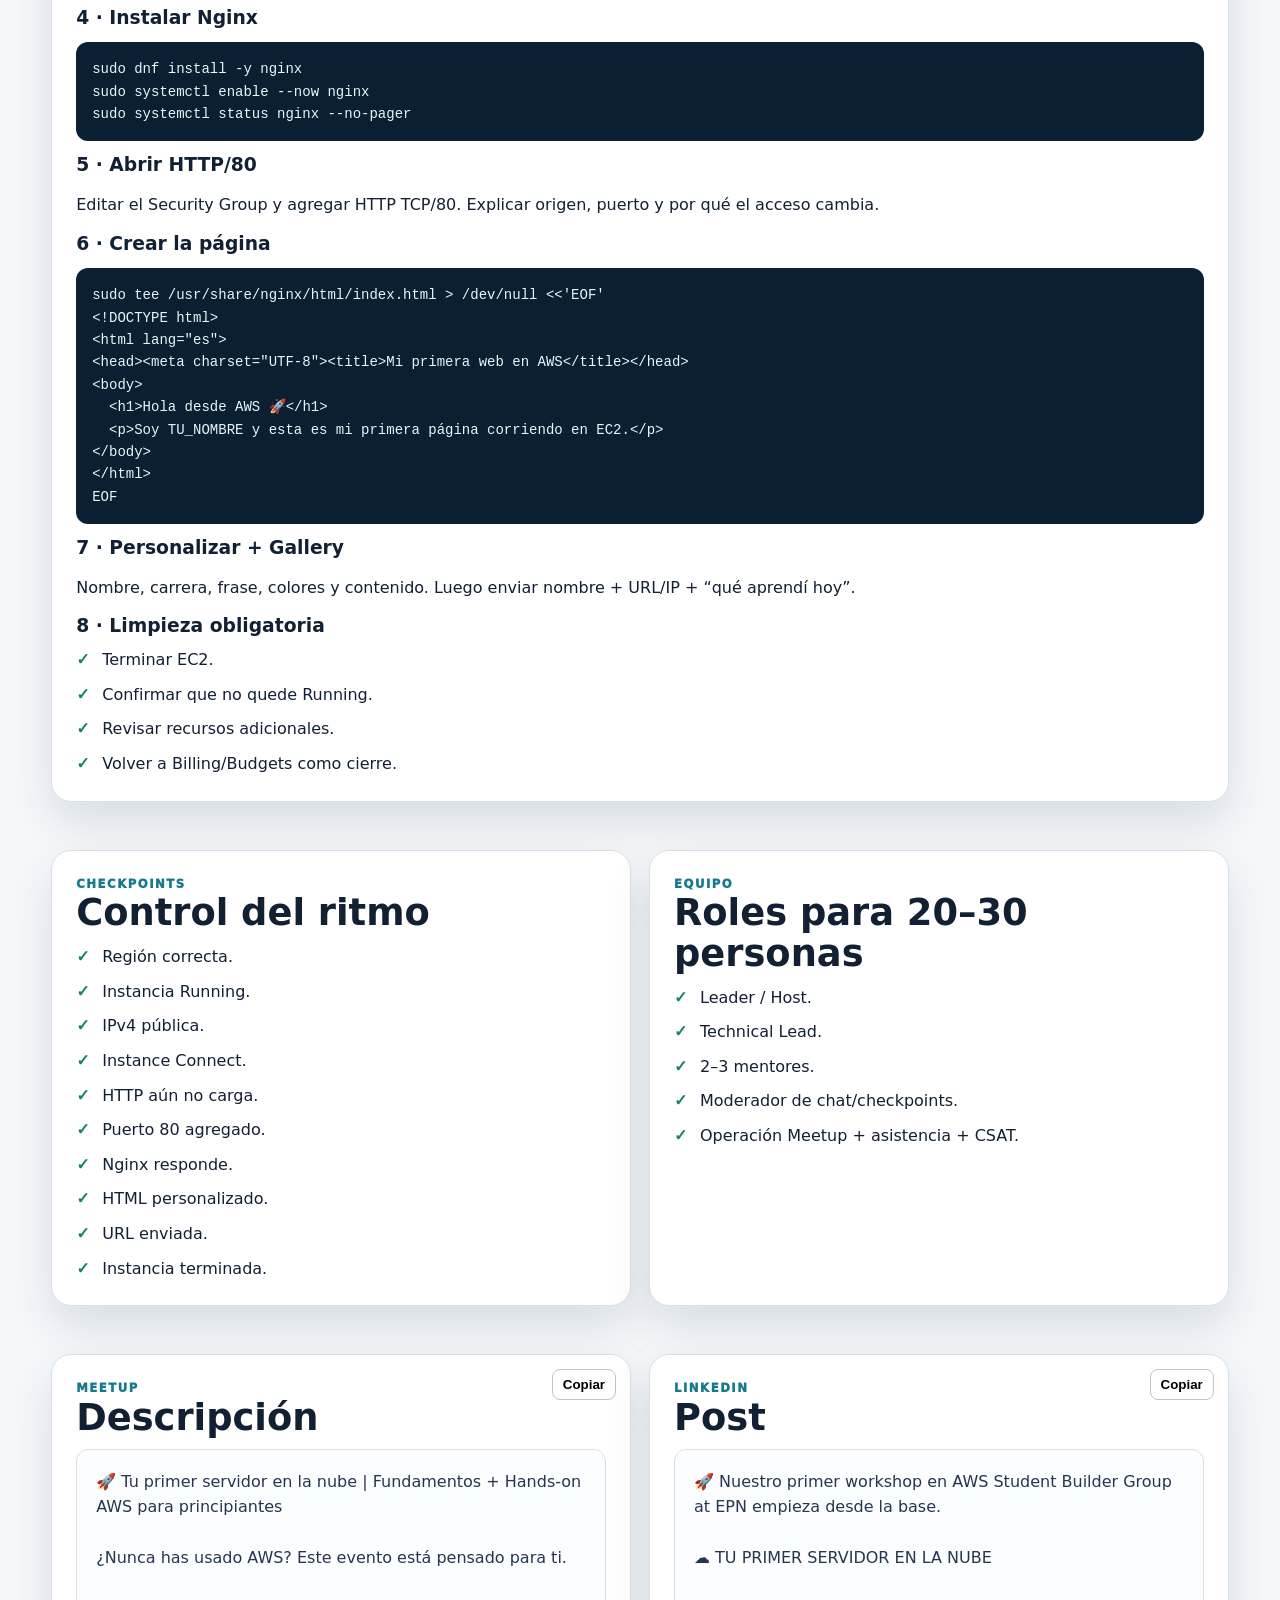
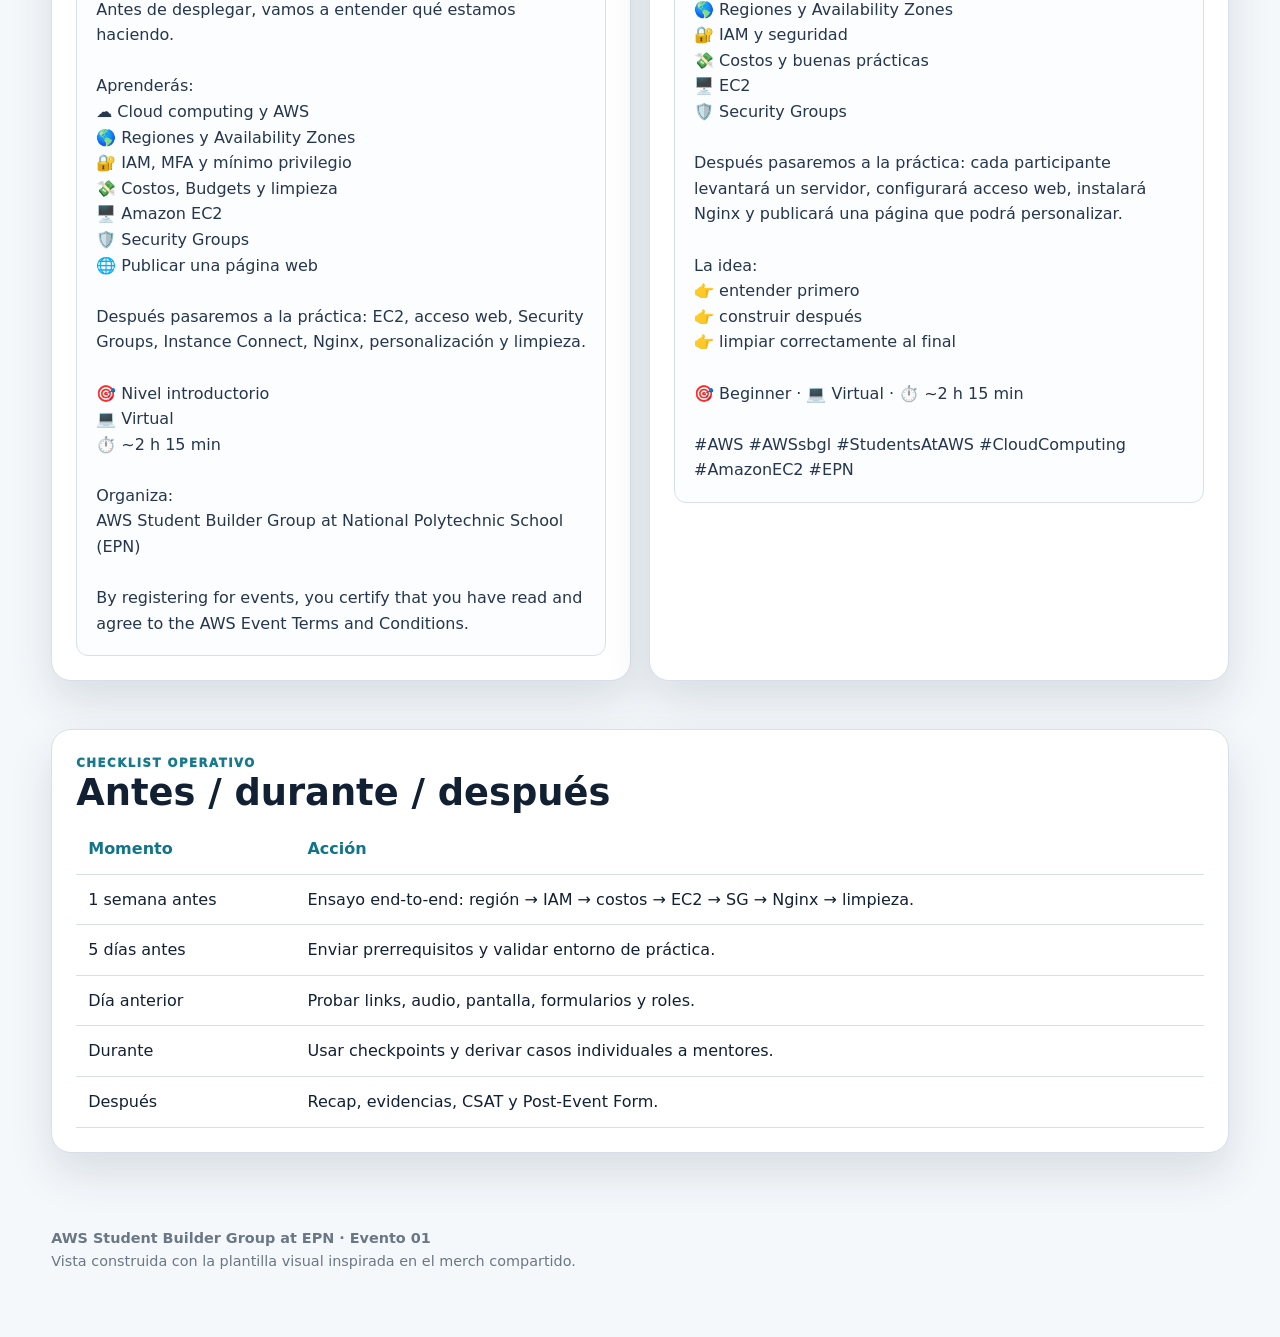
==== commit cccfd00e: "Add merch imagery and visual references to Evento 1" ====
--- a/eventos/evento-01/index.html
+++ b/eventos/evento-01/index.html
@@ -5,17 +5,34 @@
 <header class="topbar"><div class="wrap nav"><a class="brand" href="../../"><span class="brand-shield">EPN</span><span><span class="brand-main">AWS Student Builder Group</span><span class="brand-sub">National Polytechnic School</span></span></a><nav class="navlinks"><a href="../../">Eventos</a><a href="#agenda">Agenda</a><a href="#practica">Práctica</a><a href="#publicaciones">Publicaciones</a></nav></div></header>
 
 <main class="wrap">
-<section class="hero"><div class="hero-shell">
-<div class="hero-rail"><span>EVENT 01 · AWS STUDENT BUILDER GROUP · EPN</span></div>
-<div class="hero-copy">
-<div class="eyebrow">Evento 01 · Fundamentos + Hands-on</div>
-<h1>Tu primer servidor <span>en la nube</span> 🚀</h1>
-<p class="lead">De cero a una web publicada en AWS, entendiendo primero cloud, regiones, Availability Zones, IAM, MFA, costos, buenas prácticas, EC2 y Security Groups.</p>
-<div class="chips"><span class="chip">VIRTUAL</span><span class="chip">2 H 15 MIN</span><span class="chip">20–30 PERSONAS</span><span class="chip">BEGINNER</span><span class="chip">EC2</span></div>
-<div class="btns"><a class="btn primary" href="#agenda">Ver guion</a><a class="btn" href="#practica">Ir al hands-on</a><a class="btn" href="../../">Volver al hub</a></div>
+<section class="hero">
+<div class="hero-merch">
+  <div class="hero-merch-copy">
+    <span class="zip-badge">Evento 01 · identidad basada en merch.zip</span>
+    <div class="eyebrow">Fundamentos + Hands-on AWS</div>
+    <h1>Tu primer servidor <span>en la nube</span> 🚀</h1>
+    <p class="lead">De cero a una web publicada en AWS, entendiendo primero cloud, regiones, Availability Zones, IAM, MFA, costos, buenas prácticas, EC2 y Security Groups.</p>
+    <div class="chips"><span class="chip">VIRTUAL</span><span class="chip">2 H 15 MIN</span><span class="chip">20–30 PERSONAS</span><span class="chip">BEGINNER</span><span class="chip">EC2</span></div>
+    <div class="btns"><a class="btn primary" href="#agenda">Ver guion</a><a class="btn" href="#practica">Ir al hands-on</a><a class="btn" href="../../">Volver al hub</a></div>
+  </div>
+  <div class="hero-merch-visual">
+    <img src="../../assets/merch/merch-contact.jpg" alt="Referencias visuales del merch del AWS Student Builder Group at EPN">
+  </div>
 </div>
-<div class="hero-art"><div class="circuit"><div class="trace"></div><div class="cloud-mark"></div></div></div>
-</div></section>
+</section>
+
+<section>
+<div class="section-head">
+  <div><div class="kicker">Identidad visual del evento</div><h2>La vista también toma elementos del ZIP</h2></div>
+  <p>Hoodie navy para la estructura, stickers para microcomponentes, termo/circuitos para los bloques técnicos y founder kit para badges y checkpoints.</p>
+</div>
+<div class="merch-grid">
+  <article class="merch-card"><div class="merch-thumb m3"></div><div class="body"><h3>Hoodie frontal</h3><p>Base limpia para la cabecera y jerarquía de marca.</p></div></article>
+  <article class="merch-card"><div class="merch-thumb m9"></div><div class="body"><h3>Stickers</h3><p>Inspiración para chips, badges y conceptos cloud.</p></div></article>
+  <article class="merch-card"><div class="merch-thumb m10"></div><div class="body"><h3>Termo / circuitos</h3><p>Lenguaje técnico para comandos y práctica.</p></div></article>
+  <article class="merch-card"><div class="merch-thumb m7"></div><div class="body"><h3>Founder kit</h3><p>Credenciales y sentido de comunidad para el cierre.</p></div></article>
+</div>
+</section>
 
 <section><div class="two">
 <div class="card stitched"><div class="kicker">Promesa</div><h2>No solo hacer clic</h2><p>Queremos que quien nunca usó AWS entienda <b>qué está creando, dónde corre, quién puede acceder, qué podría generar costos y cómo eliminarlo</b>.</p></div>
--- a/assets/styles.css
+++ b/assets/styles.css
@@ -63,3 +63,55 @@
 .ref-grid{display:grid;grid-template-columns:repeat(3,1fr);gap:14px}.ref{border:1px solid var(--line);border-radius:14px;padding:17px;background:#fff}.ref strong{display:block;color:var(--navy);margin-bottom:5px}
 .footer{padding:50px 0 70px;color:#6a7785;font-size:.9rem}
 @media(max-width:980px){.hero-shell{grid-template-columns:58px 1fr}.hero-art{display:none}.grid,.ref-grid{grid-template-columns:repeat(2,1fr)}}@media(max-width:720px){.grid,.two,.ref-grid{grid-template-columns:1fr}.slot{grid-template-columns:1fr}.navlinks{display:none}.hero-shell{grid-template-columns:1fr}.hero-rail{display:none}.hero-copy{padding:36px 26px}.copybox button{position:static;margin-bottom:10px}}
+
+
+/* --- Merch ZIP gallery / event template v2 --- */
+.hero-merch{
+  display:grid;
+  grid-template-columns:minmax(0,1.08fr) minmax(340px,.92fr);
+  min-height:600px;
+  background:var(--navy);
+  border-radius:28px;
+  overflow:hidden;
+  box-shadow:var(--shadow);
+  border:1px solid #163b5d;
+}
+.hero-merch-copy{padding:clamp(34px,5vw,64px);color:#fff;display:flex;flex-direction:column;justify-content:center}
+.hero-merch-visual{position:relative;min-height:520px;background:#fff;overflow:hidden}
+.hero-merch-visual img{width:100%;height:100%;object-fit:cover;object-position:center;display:block}
+.hero-merch-visual:after{content:"";position:absolute;inset:0;box-shadow:inset 40px 0 65px rgba(11,31,51,.23);pointer-events:none}
+.hero-merch .lead{color:#dbe7f0}
+.zip-badge{display:inline-flex;width:max-content;align-items:center;gap:8px;background:rgba(85,200,223,.12);border:1px solid rgba(85,200,223,.45);color:#bfeaf2;padding:7px 10px;border-radius:8px;font-size:.75rem;font-weight:950;letter-spacing:.09em;text-transform:uppercase;margin-bottom:16px}
+.section-head{display:flex;align-items:end;justify-content:space-between;gap:20px;margin-bottom:18px}
+.section-head p{max-width:720px;margin:0;color:var(--muted)}
+.merch-board{background:#fff;border:1px solid var(--line);border-radius:22px;overflow:hidden;box-shadow:var(--shadow)}
+.merch-board img{width:100%;height:auto;display:block}
+.merch-board-caption{padding:16px 20px;color:var(--muted);font-size:.9rem;border-top:1px solid var(--line)}
+.merch-grid{display:grid;grid-template-columns:repeat(4,minmax(0,1fr));gap:16px}
+.merch-card{background:#fff;border:1px solid var(--line);border-radius:17px;overflow:hidden;box-shadow:0 12px 30px rgba(11,31,51,.08);transition:.2s transform,.2s box-shadow}
+.merch-card:hover{transform:translateY(-3px);box-shadow:0 18px 38px rgba(11,31,51,.13)}
+.merch-thumb{aspect-ratio:1/1;background-image:url('./merch/merch-contact.jpg');background-repeat:no-repeat;background-size:300% 500%;background-color:#eef3f7}
+.merch-card .body{padding:14px 15px 16px}.merch-card h3{font-size:1rem;margin:0 0 5px}.merch-card p{font-size:.86rem;color:var(--muted);margin:0}
+.m1{background-position:0% 0%}.m2{background-position:50% 0%}.m3{background-position:100% 0%}
+.m4{background-position:0% 25%}.m5{background-position:50% 25%}.m6{background-position:100% 25%}
+.m7{background-position:0% 50%}.m8{background-position:50% 50%}.m9{background-position:100% 50%}
+.m10{background-position:0% 75%}.m11{background-position:50% 75%}.m12{background-position:100% 75%}
+.m13{background-position:0% 100%}
+.template-anatomy{display:grid;grid-template-columns:repeat(5,minmax(0,1fr));gap:12px}
+.anatomy-step{background:#fff;border:1px solid var(--line);border-radius:15px;padding:16px;position:relative}
+.anatomy-step b{display:block;color:var(--navy);margin-bottom:5px}.anatomy-step span{font-size:.85rem;color:var(--muted)}
+.anatomy-step:before{content:attr(data-step);display:grid;place-items:center;width:28px;height:28px;border-radius:8px;background:var(--navy);color:#fff;font-size:.72rem;font-weight:1000;margin-bottom:10px}
+.event-theme-bar{display:flex;height:9px;border-radius:999px;overflow:hidden;margin:18px 0 8px}.event-theme-bar i{flex:1}.event-theme-bar i:nth-child(1){background:var(--navy)}.event-theme-bar i:nth-child(2){background:var(--sky)}.event-theme-bar i:nth-child(3){background:var(--orange)}.event-theme-bar i:nth-child(4){background:var(--burgundy)}.event-theme-bar i:nth-child(5){background:var(--green)}
+.merch-callout{display:grid;grid-template-columns:1fr 1fr;gap:18px;align-items:center}
+.merch-callout .crop{min-height:330px;border-radius:18px;background-image:url('./merch/merch-contact.jpg');background-repeat:no-repeat;background-size:300% 500%;box-shadow:var(--shadow)}
+@media(max-width:1020px){
+ .hero-merch{grid-template-columns:1fr}.hero-merch-visual{min-height:420px}
+ .merch-grid{grid-template-columns:repeat(3,1fr)}
+ .template-anatomy{grid-template-columns:repeat(3,1fr)}
+}
+@media(max-width:720px){
+ .merch-grid{grid-template-columns:repeat(2,1fr)}
+ .template-anatomy{grid-template-columns:1fr}
+ .merch-callout{grid-template-columns:1fr}
+ .hero-merch-visual{min-height:330px}
+}
